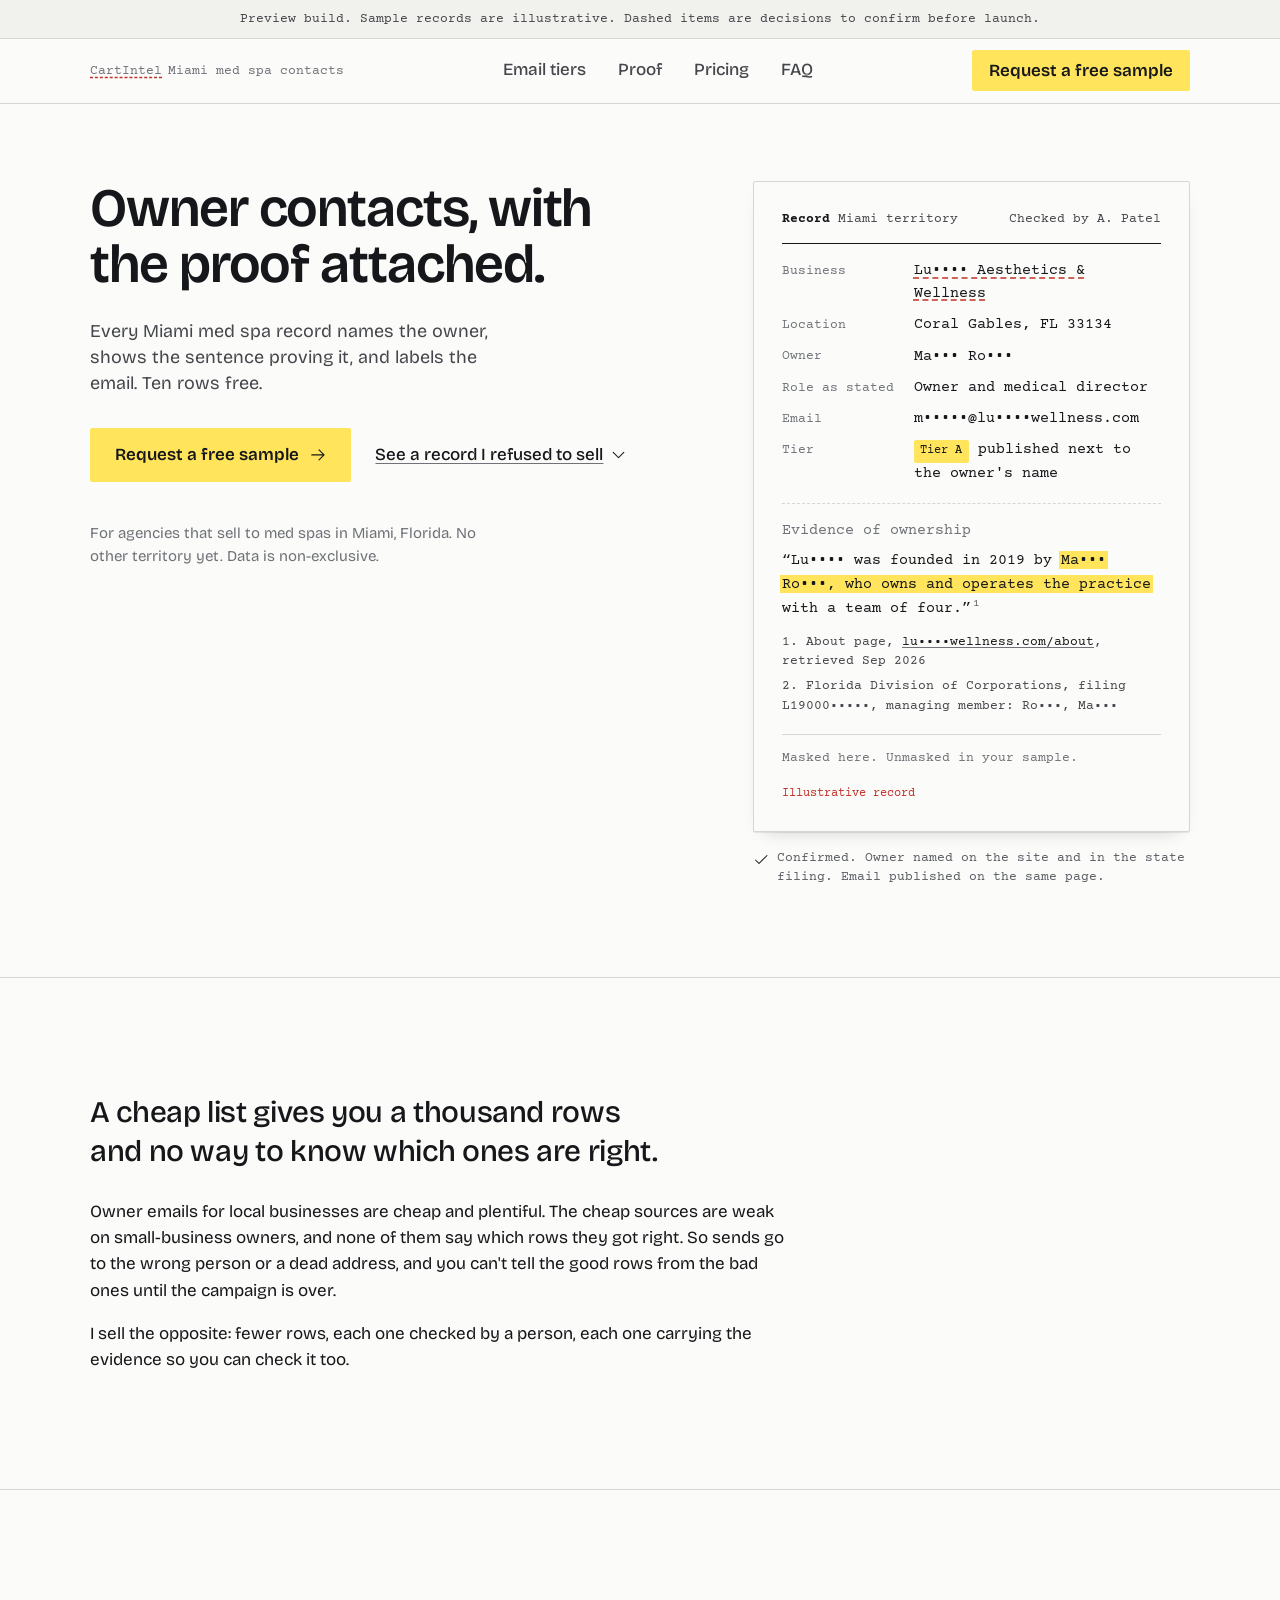
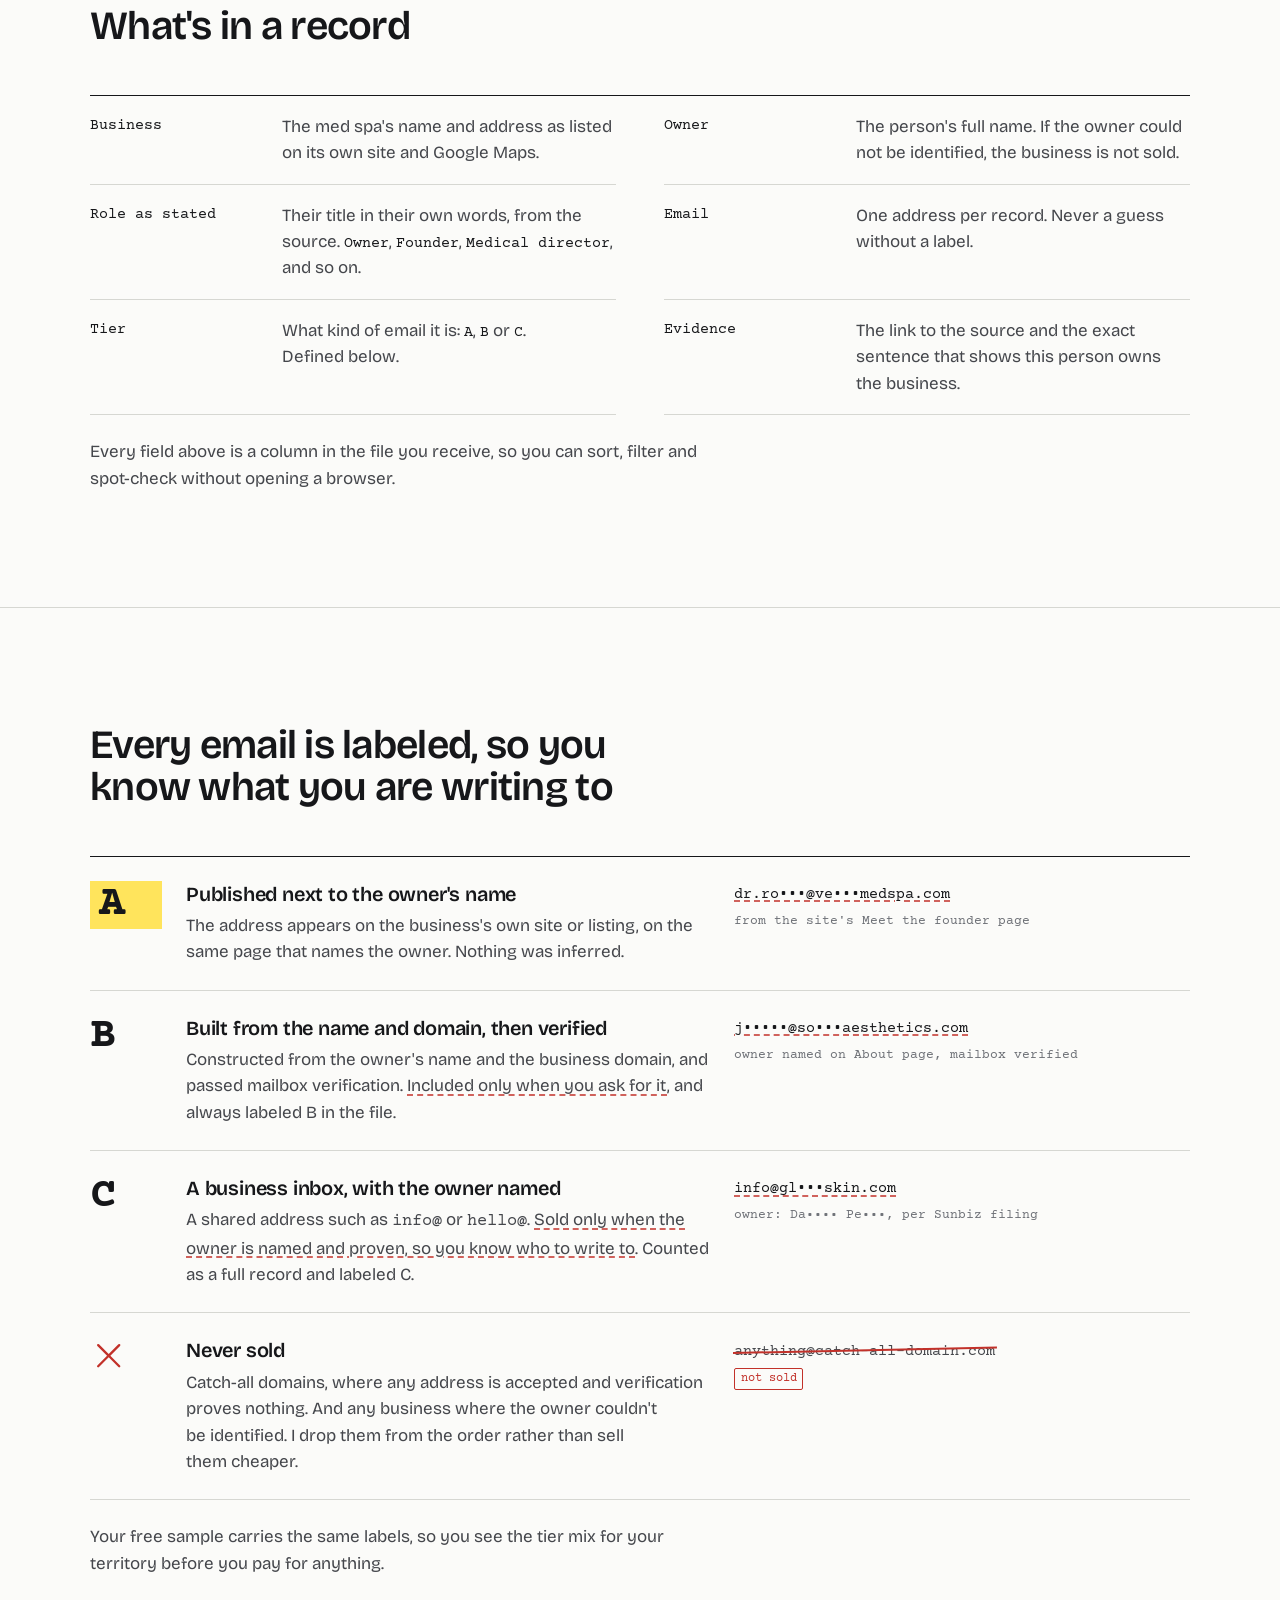
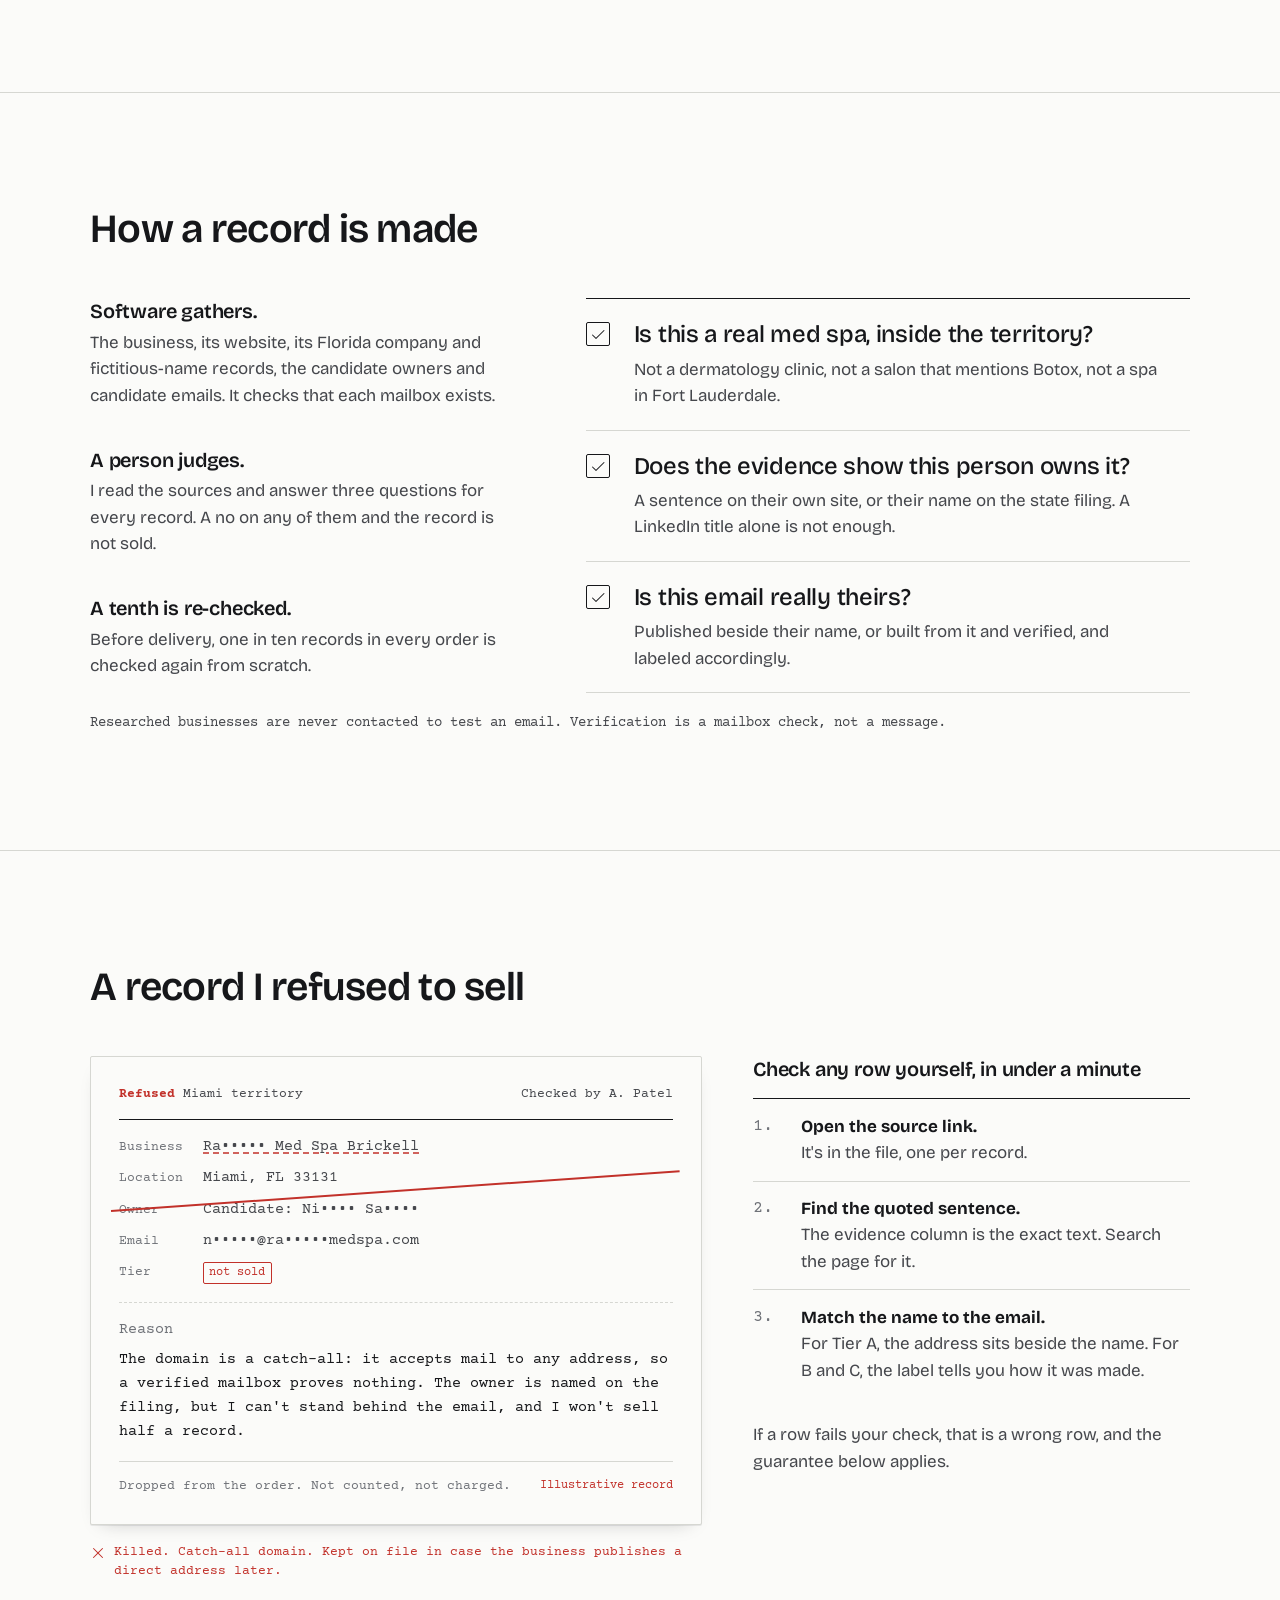
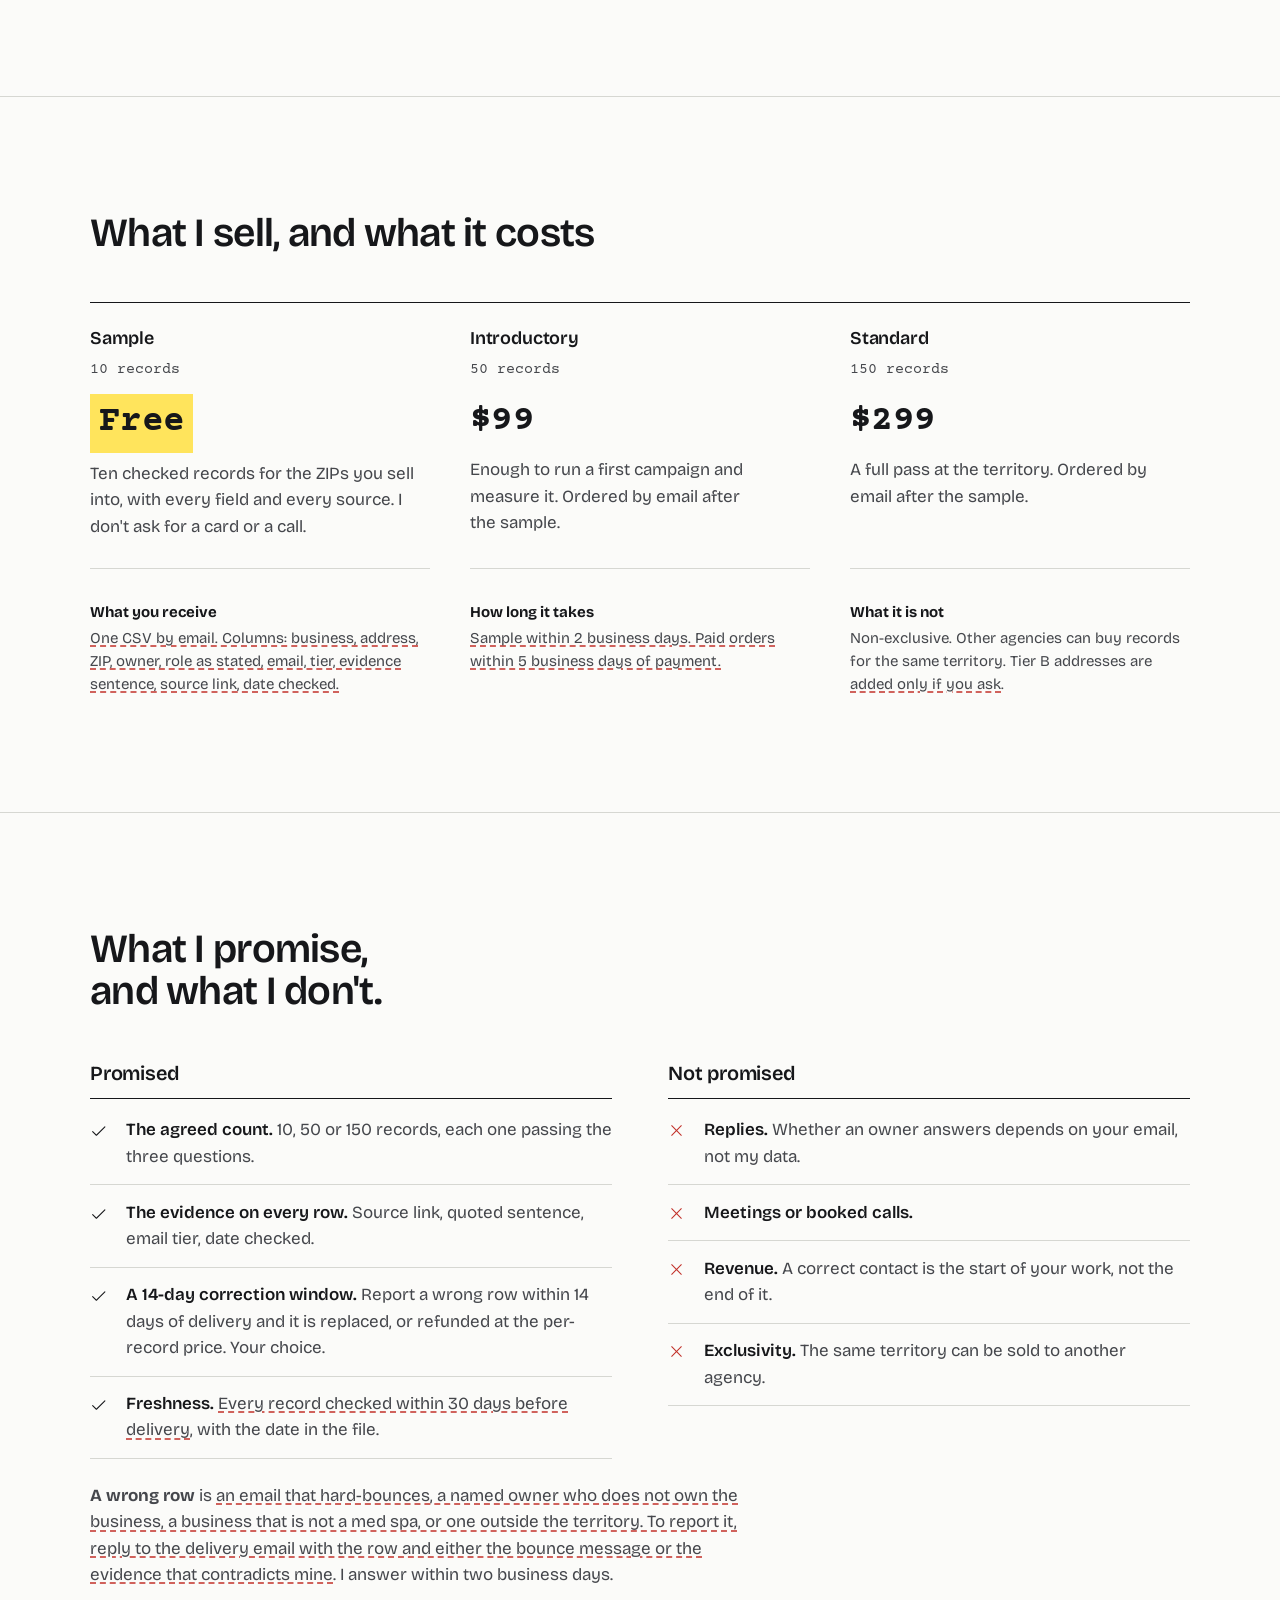
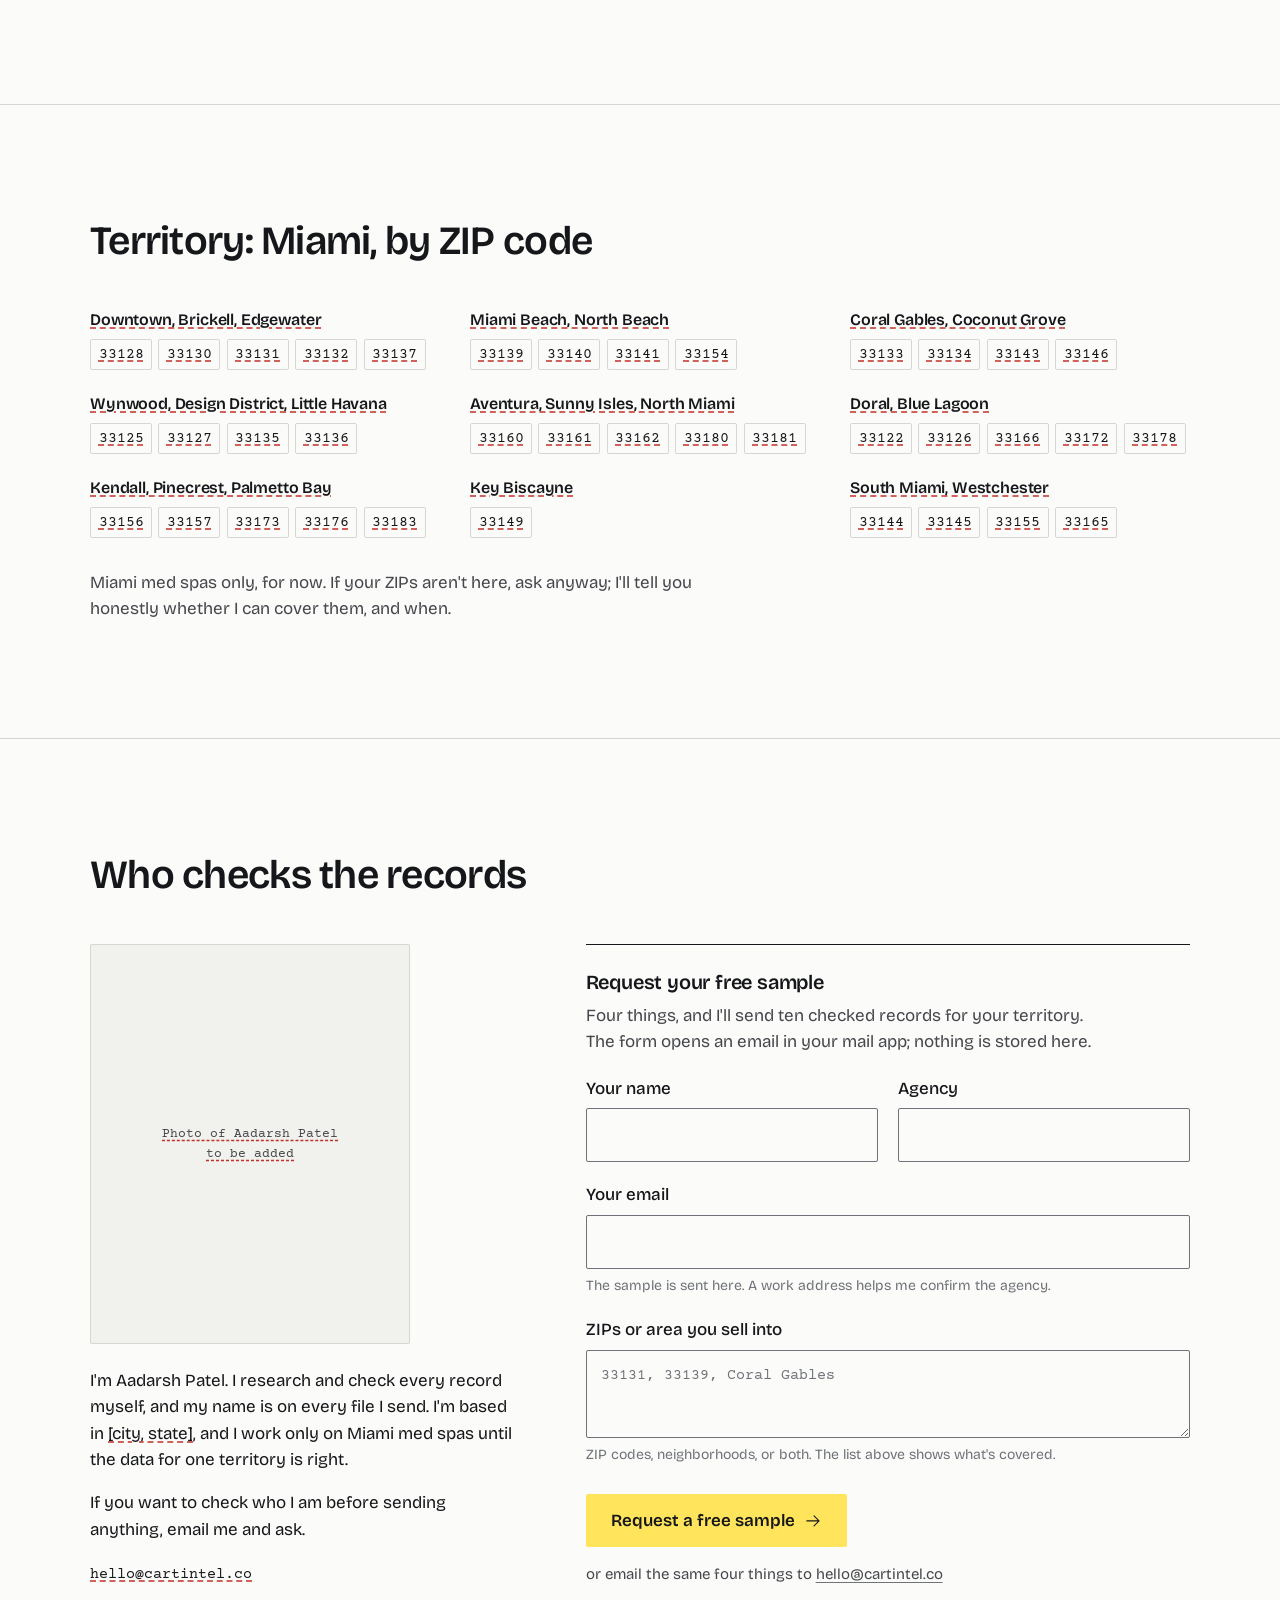
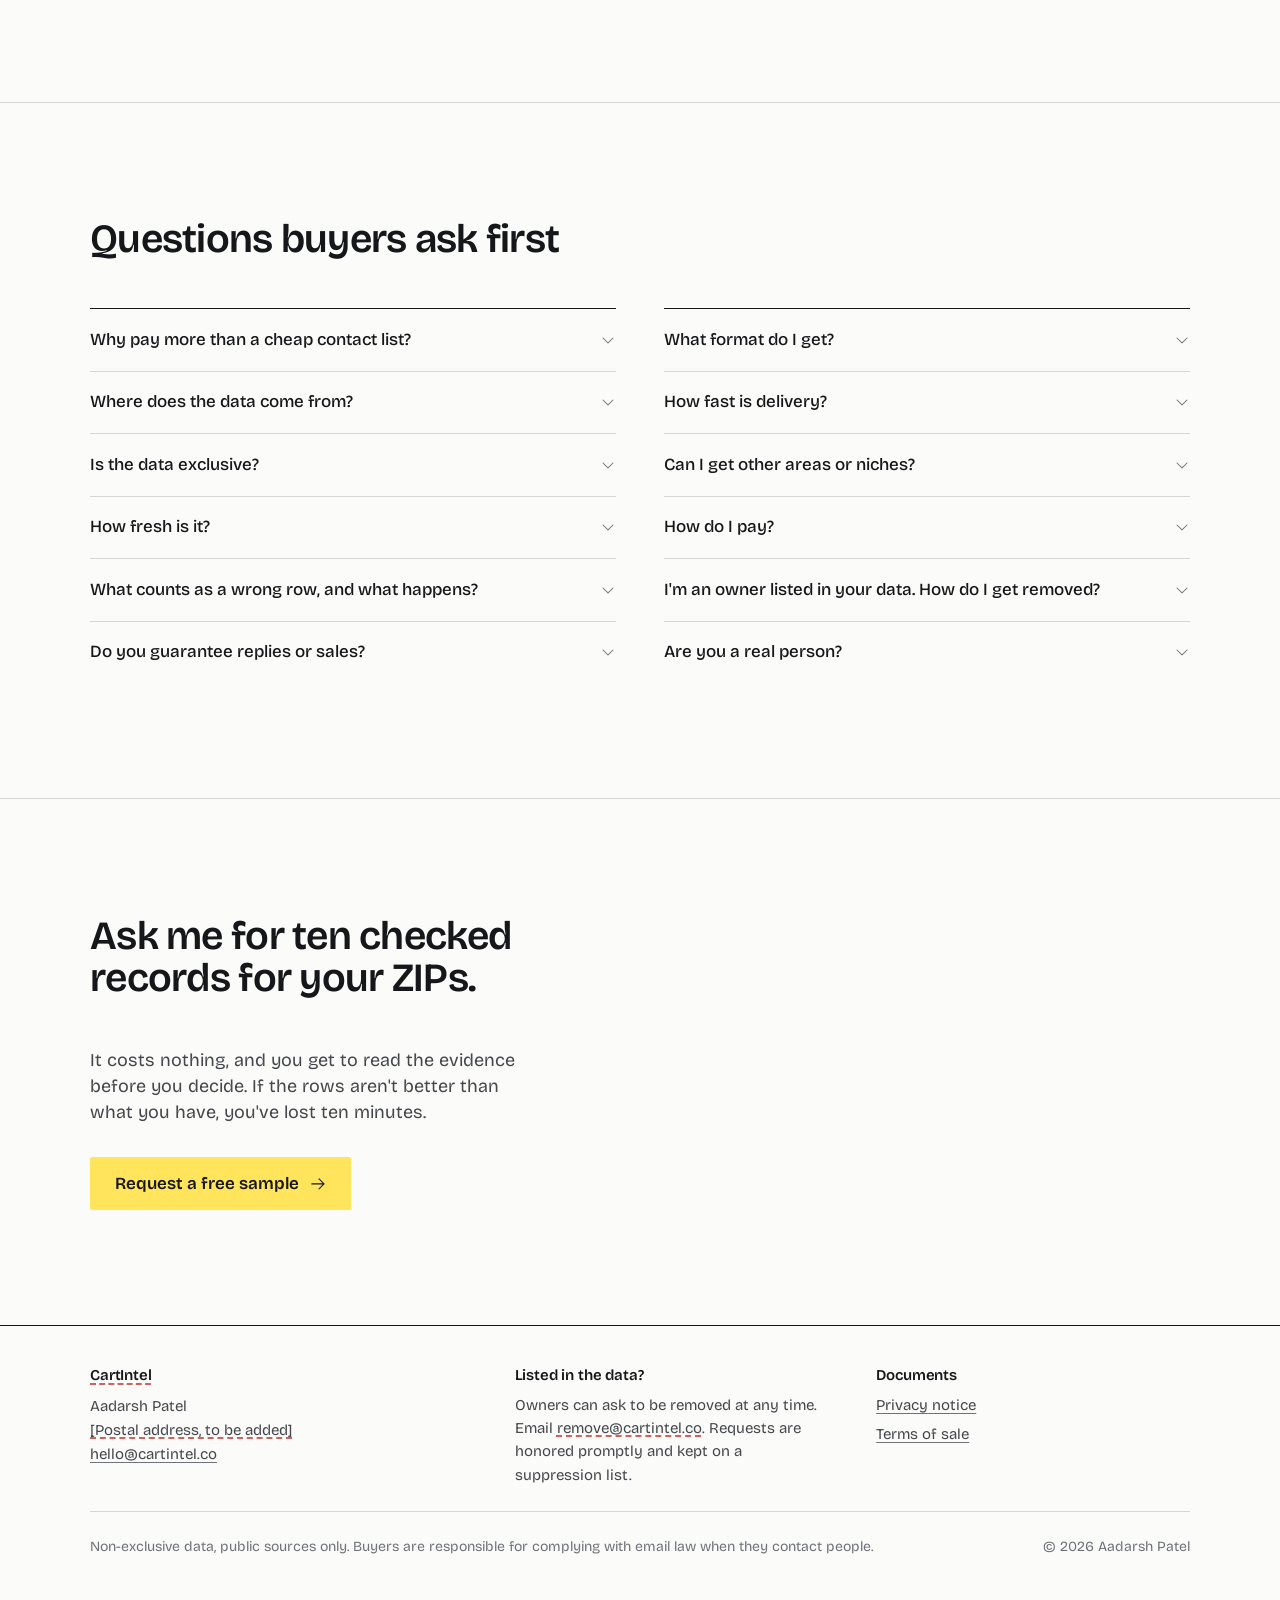
==== index.html @ c57288ae "Apply finish-review fixes to the landing page - Mobile nav keeps the wordmark beside the sample butt" ====
<!DOCTYPE html>
<html lang="en">
<head>
  <meta charset="utf-8">
  <meta name="viewport" content="width=device-width, initial-scale=1">
  <title>CartIntel: owner-verified med spa contacts for Miami</title>
  <meta name="description" content="Hand-checked owner contacts for Miami med spas. Every record names the owner, shows the sentence that proves it, and labels the email. Ten records free for your ZIPs.">
  <meta property="og:title" content="CartIntel: owner-verified med spa contacts for Miami">
  <meta property="og:description" content="Every record names the owner, shows the evidence, and labels the email. Ten records free for your ZIPs.">
  <meta property="og:type" content="website">
  <link rel="preload" href="assets/fonts/BricolageGrotesque-300_800-normal.woff2" as="font" type="font/woff2" crossorigin>
  <link rel="preload" href="assets/fonts/CourierPrime-400-normal.woff2" as="font" type="font/woff2" crossorigin>
  <link rel="icon" href="data:image/svg+xml,%3Csvg xmlns=%27http://www.w3.org/2000/svg%27 viewBox=%270 0 64 64%27%3E%3Crect width=%2764%27 height=%2764%27 fill=%27%23ffe45c%27/%3E%3Cpath d=%27M18 33l9 9 19-20%27 fill=%27none%27 stroke=%27%2316171a%27 stroke-width=%277%27 stroke-linecap=%27square%27/%3E%3C/svg%3E">
  <link rel="stylesheet" href="assets/css/site.css">
</head>
<!--
  PREVIEW BUILD.
  data-preview="true" shows the preview strip and dashed-underlines every item the owner
  must decide or replace before launch (elements with class "todo" and data-decision).
  Set data-preview="false" (or remove it) for the live site.

  Decisions and placeholders in this file, searchable by data-decision value:
    brand        Working name "CartIntel" and the domain cartintel.co used in every email address.
    address      Postal address in the footer. Must match the outreach emails.
    based        Where the seller is based (person section).
    portrait     Real photo of the seller.
    records      The worked record, the three tier examples and the refused record are ILLUSTRATIVE and masked.
                 Replace each with a real masked row before launch.
    tier-c       Tier C counted as a full record only when the owner is named and proven.
    tier-b       Tier B is opt-in per order.
    wrong-row    Definition of a wrong row and what the buyer sends as proof.
    freshness    Records checked within 30 days before delivery.
    delivery     CSV by email; sample within 2 business days; paid orders within 5 business days.
    payment      Skydo payment link by email; card or bank transfer; files sent after payment clears.
    removal      remove@cartintel.co and the suppression list.
    zips         The ZIP list is a working Miami-Dade list to confirm.
-->
<body data-preview="true">
<svg class="sprite" width="0" height="0" aria-hidden="true" focusable="false">
  <symbol id="i-check" viewBox="0 0 256 256"><path d="M229.66,77.66l-128,128a8,8,0,0,1-11.32,0l-56-56a8,8,0,0,1,11.32-11.32L96,188.69,218.34,66.34a8,8,0,0,1,11.32,11.32Z"/></symbol>
  <symbol id="i-x" viewBox="0 0 256 256"><path d="M205.66,194.34a8,8,0,0,1-11.32,11.32L128,139.31,61.66,205.66a8,8,0,0,1-11.32-11.32L116.69,128,50.34,61.66A8,8,0,0,1,61.66,50.34L128,116.69l66.34-66.35a8,8,0,0,1,11.32,11.32L139.31,128Z"/></symbol>
  <symbol id="i-arrow-right" viewBox="0 0 256 256"><path d="M221.66,133.66l-72,72a8,8,0,0,1-11.32-11.32L196.69,136H40a8,8,0,0,1,0-16H196.69L138.34,61.66a8,8,0,0,1,11.32-11.32l72,72A8,8,0,0,1,221.66,133.66Z"/></symbol>
  <symbol id="i-arrow-up-right" viewBox="0 0 256 256"><path d="M200,64V168a8,8,0,0,1-16,0V83.31L69.66,197.66a8,8,0,0,1-11.32-11.32L172.69,72H88a8,8,0,0,1,0-16H192A8,8,0,0,1,200,64Z"/></symbol>
  <symbol id="i-caret-down" viewBox="0 0 256 256"><path d="M213.66,101.66l-80,80a8,8,0,0,1-11.32,0l-80-80A8,8,0,0,1,53.66,90.34L128,164.69l74.34-74.35a8,8,0,0,1,11.32,11.32Z"/></symbol>
  <symbol id="i-minus" viewBox="0 0 256 256"><path d="M224,128a8,8,0,0,1-8,8H40a8,8,0,0,1,0-16H216A8,8,0,0,1,224,128Z"/></symbol>
</svg>

<a class="skip-link" href="#main">Skip to content</a>

<div class="preview-strip" role="note">Preview build. Sample records are illustrative. Dashed items are decisions to confirm before launch.</div>

<header class="nav">
  <div class="wrap">
    <a class="wordmark" href="#top"><span class="todo" data-decision="brand" title="Working brand name">CartIntel</span> <span>Miami med spa contacts</span></a>
    <nav class="nav-links" aria-label="Sections">
      <a href="#tiers">Email tiers</a>
      <a href="#refused">Proof</a>
      <a href="#pricing">Pricing</a>
      <a href="#faq">FAQ</a>
    </nav>
    <a class="btn btn-primary" href="#sample">Request a free sample</a>
  </div>
</header>

<main id="main">

<!-- 1. Opening statement -->
<section class="hero" id="top">
  <div class="wrap grid grid-7-5">
    <div>
      <h1>Owner contacts, with the proof attached.</h1>
      <p class="lede">Every Miami med spa record names the owner, shows the sentence proving it, and labels the email. Ten rows free.</p>
      <div class="hero-actions">
        <a class="btn btn-primary btn-lg" href="#sample">Request a free sample <svg class="i" aria-hidden="true"><use href="#i-arrow-right"/></svg></a>
        <a class="link-arrow" href="#refused">See a record I refused to sell <svg class="i" aria-hidden="true"><use href="#i-caret-down"/></svg></a>
      </div>
      <p class="hero-note">For agencies that sell to med spas in Miami, Florida. No other territory yet. Data is non-exclusive.</p>
    </div>

    <figure class="sheet-with-margin sweep reveal" id="record" aria-labelledby="record-title">
      <div class="sheet">
        <div class="sheet-head">
          <span id="record-title"><b>Record</b> Miami territory</span>
          <span>Checked by A. Patel</span>
        </div>
        <dl>
          <dt>Business</dt><dd><span class="todo" data-decision="records" title="Illustrative, replace with a real masked row">Lu&#8226;&#8226;&#8226;&#8226; Aesthetics &amp; Wellness</span></dd>
          <dt>Location</dt><dd>Coral Gables, FL 33134</dd>
          <dt>Owner</dt><dd>Ma&#8226;&#8226;&#8226; Ro&#8226;&#8226;&#8226;</dd>
          <dt>Role as stated</dt><dd>Owner and medical director</dd>
          <dt>Email</dt><dd>m&#8226;&#8226;&#8226;&#8226;&#8226;@lu&#8226;&#8226;&#8226;&#8226;wellness.com</dd>
          <dt>Tier</dt><dd><span class="tag tag-a">Tier A</span> published next to the owner's name</dd>
        </dl>
        <div class="evidence">
          <span class="faint">Evidence of ownership</span>
          <p>&ldquo;Lu&#8226;&#8226;&#8226;&#8226; was founded in 2019 by <span class="hi">Ma&#8226;&#8226;&#8226; Ro&#8226;&#8226;&#8226;, who owns and operates the practice</span> with a team of four.&rdquo;<a class="src" href="#src-1" aria-label="Source 1">1</a></p>
          <ul class="cite">
            <li id="src-1">1. About page, <a href="#sample">lu&#8226;&#8226;&#8226;&#8226;wellness.com/about</a>, retrieved Sep 2026</li>
            <li id="src-2">2. Florida Division of Corporations, filing L19000&#8226;&#8226;&#8226;&#8226;&#8226;, managing member: Ro&#8226;&#8226;&#8226;, Ma&#8226;&#8226;&#8226;</li>
          </ul>
        </div>
        <div class="sheet-foot">
          <span>Masked here. Unmasked in your sample.</span>
          <span class="synthetic-label">Illustrative record</span>
        </div>
      </div>
      <figcaption class="margin-note confirmed">
        <svg class="i" aria-hidden="true"><use href="#i-check"/></svg>
        <span>Confirmed. Owner named on the site and in the state filing. Email published on the same page.</span>
      </figcaption>
    </figure>
  </div>
</section>

<!-- 2. The problem -->
<section class="section" id="problem">
  <div class="wrap reveal">
    <p class="statement">A cheap list gives you a thousand rows and no way to know which ones are right.</p>
    <div class="prose">
      <p>Owner emails for local businesses are cheap and plentiful. The cheap sources are weak on small-business owners, and none of them say which rows they got right. So sends go to the wrong person or a dead address, and you can't tell the good rows from the bad ones until the campaign is over.</p>
      <p>I sell the opposite: fewer rows, each one checked by a person, each one carrying the evidence so you can check it too.</p>
    </div>
  </div>
</section>

<!-- 3. What's in a record -->
<section class="section" id="fields">
  <div class="wrap">
    <h2>What's in a record</h2>
    <dl class="fields reveal">
      <div><dt>Business</dt><dd>The med spa's name and address as listed on its own site and Google Maps.</dd></div>
      <div><dt>Owner</dt><dd>The person's full name. If the owner could not be identified, the business is not sold.</dd></div>
      <div><dt>Role as stated</dt><dd>Their title in their own words, from the source. <span class="mono">Owner</span>, <span class="mono">Founder</span>, <span class="mono">Medical director</span>, and so on.</dd></div>
      <div><dt>Email</dt><dd>One address per record. Never a guess without a label.</dd></div>
      <div><dt>Tier</dt><dd>What kind of email it is: <span class="mono">A</span>, <span class="mono">B</span> or <span class="mono">C</span>. Defined below.</dd></div>
      <div><dt>Evidence</dt><dd>The link to the source and the exact sentence that shows this person owns the business.</dd></div>
    </dl>
    <p class="section-note">Every field above is a column in the file you receive, so you can sort, filter and spot-check without opening a browser.</p>
  </div>
</section>

<!-- 4. The email tiers -->
<section class="section" id="tiers">
  <div class="wrap">
    <h2>Every email is labeled, so you know what you are writing to</h2>
    <div class="tiers reveal">
      <div class="tier">
        <span class="tier-letter hi">A</span>
        <div>
          <h3>Published next to the owner's name</h3>
          <p>The address appears on the business's own site or listing, on the same page that names the owner. Nothing was inferred.</p>
        </div>
        <div class="example"><span class="todo" data-decision="records" title="Illustrative">dr.ro&#8226;&#8226;&#8226;@ve&#8226;&#8226;&#8226;medspa.com</span> <span class="faint">from the site's Meet the founder page</span></div>
      </div>
      <div class="tier">
        <span class="tier-letter">B</span>
        <div>
          <h3>Built from the name and domain, then verified</h3>
          <p>Constructed from the owner's name and the business domain, and passed mailbox verification. <span class="todo" data-decision="tier-b" title="Working assumption: opt-in per order">Included only when you ask for it</span>, and always labeled B in the file.</p>
        </div>
        <div class="example"><span class="todo" data-decision="records" title="Illustrative">j&#8226;&#8226;&#8226;&#8226;&#8226;@so&#8226;&#8226;&#8226;aesthetics.com</span> <span class="faint">owner named on About page, mailbox verified</span></div>
      </div>
      <div class="tier">
        <span class="tier-letter">C</span>
        <div>
          <h3>A business inbox, with the owner named</h3>
          <p>A shared address such as <span class="mono">info@</span> or <span class="mono">hello@</span>. <span class="todo" data-decision="tier-c" title="Working assumption">Sold only when the owner is named and proven, so you know who to write to</span>. Counted as a full record and labeled C.</p>
        </div>
        <div class="example"><span class="todo" data-decision="records" title="Illustrative">info@gl&#8226;&#8226;&#8226;skin.com</span> <span class="faint">owner: Da&#8226;&#8226;&#8226;&#8226; Pe&#8226;&#8226;&#8226;, per Sunbiz filing</span></div>
      </div>
      <div class="tier">
        <span class="tier-letter killed" role="img" aria-label="Never sold"><svg class="i i-sm" aria-hidden="true"><use href="#i-x"/></svg></span>
        <div>
          <h3>Never sold</h3>
          <p>Catch-all domains, where any address is accepted and verification proves nothing. And any business where the owner couldn't be identified. I drop them from the order rather than sell them cheaper.</p>
        </div>
        <div class="example"><span class="kill">anything@catch-all-domain.com</span> <span class="tag tag-kill">not sold</span></div>
      </div>
    </div>
    <p class="section-note">Your free sample carries the same labels, so you see the tier mix for your territory before you pay for anything.</p>
  </div>
</section>

<!-- 5. How each record is made -->
<section class="section" id="process">
  <div class="wrap">
    <h2>How a record is made</h2>
    <div class="process reveal">
      <div class="moves">
        <div>
          <h3>Software gathers.</h3>
          <p>The business, its website, its Florida company and fictitious-name records, the candidate owners and candidate emails. It checks that each mailbox exists.</p>
        </div>
        <div>
          <h3>A person judges.</h3>
          <p>I read the sources and answer three questions for every record. A no on any of them and the record is not sold.</p>
        </div>
        <div>
          <h3>A tenth is re-checked.</h3>
          <p>Before delivery, one in ten records in every order is checked again from scratch.</p>
        </div>
      </div>
      <ol class="checklist" aria-label="The three questions answered for every record">
        <li><span class="box"><svg class="i" aria-hidden="true"><use href="#i-check"/></svg></span><div><div class="q">Is this a real med spa, inside the territory?</div><p class="a">Not a dermatology clinic, not a salon that mentions Botox, not a spa in Fort Lauderdale.</p></div></li>
        <li><span class="box"><svg class="i" aria-hidden="true"><use href="#i-check"/></svg></span><div><div class="q">Does the evidence show this person owns it?</div><p class="a">A sentence on their own site, or their name on the state filing. A LinkedIn title alone is not enough.</p></div></li>
        <li><span class="box"><svg class="i" aria-hidden="true"><use href="#i-check"/></svg></span><div><div class="q">Is this email really theirs?</div><p class="a">Published beside their name, or built from it and verified, and labeled accordingly.</p></div></li>
      </ol>
    </div>
    <p class="process-foot"><span>Researched businesses are never contacted to test an email. Verification is a mailbox check, not a message.</span></p>
  </div>
</section>

<!-- 6. A refused record, and how to check a row yourself -->
<section class="section" id="refused">
  <div class="wrap">
    <h2>A record I refused to sell</h2>
    <div class="grid grid-7-5">
      <figure class="refused sweep reveal" aria-label="Refused record">
        <div class="sheet">
          <div class="sheet-head">
            <span><b>Refused</b> Miami territory</span>
            <span>Checked by A. Patel</span>
          </div>
          <dl>
            <dt>Business</dt><dd><span class="todo" data-decision="records" title="Illustrative">Ra&#8226;&#8226;&#8226;&#8226;&#8226; Med Spa Brickell</span></dd>
            <dt>Location</dt><dd>Miami, FL 33131</dd>
            <dt>Owner</dt><dd>Candidate: Ni&#8226;&#8226;&#8226;&#8226; Sa&#8226;&#8226;&#8226;&#8226;</dd>
            <dt>Email</dt><dd>n&#8226;&#8226;&#8226;&#8226;&#8226;@ra&#8226;&#8226;&#8226;&#8226;&#8226;medspa.com</dd>
            <dt>Tier</dt><dd><span class="tag tag-kill">not sold</span></dd>
          </dl>
          <div class="evidence">
            <span class="faint">Reason</span>
            <p>The domain is a catch-all: it accepts mail to any address, so a verified mailbox proves nothing. The owner is named on the filing, but I can't stand behind the email, and I won't sell half a record.</p>
          </div>
          <div class="sheet-foot">
            <span>Dropped from the order. Not counted, not charged.</span>
            <span class="synthetic-label">Illustrative record</span>
          </div>
        </div>
        <figcaption class="margin-note killed">
          <svg class="i" aria-hidden="true"><use href="#i-x"/></svg>
          <span>Killed. Catch-all domain. Kept on file in case the business publishes a direct address later.</span>
        </figcaption>
      </figure>
      <div class="reveal">
        <h3>Check any row yourself, in under a minute</h3>
        <ol class="howto howto-wrap">
          <li><div><b>Open the source link.</b><span>It's in the file, one per record.</span></div></li>
          <li><div><b>Find the quoted sentence.</b><span>The evidence column is the exact text. Search the page for it.</span></div></li>
          <li><div><b>Match the name to the email.</b><span>For Tier A, the address sits beside the name. For B and C, the label tells you how it was made.</span></div></li>
        </ol>
        <p class="section-note">If a row fails your check, that is a wrong row, and the guarantee below applies.</p>
      </div>
    </div>
  </div>
</section>

<!-- 7. Offer and pricing -->
<section class="section" id="pricing">
  <div class="wrap">
    <h2>What I sell, and what it costs</h2>
    <div class="prices reveal">
      <div class="price">
        <h3>Sample</h3>
        <span class="count">10 records</span>
        <span class="amount free">Free</span>
        <p class="what">Ten checked records for the ZIPs you sell into, with every field and every source. I don't ask for a card or a call.</p>
      </div>
      <div class="price">
        <h3>Introductory</h3>
        <span class="count">50 records</span>
        <span class="amount">$99</span>
        <p class="what">Enough to run a first campaign and measure it. Ordered by email after the sample.</p>
      </div>
      <div class="price">
        <h3>Standard</h3>
        <span class="count">150 records</span>
        <span class="amount">$299</span>
        <p class="what">A full pass at the territory. Ordered by email after the sample.</p>
      </div>
    </div>
    <div class="delivery">
      <div><b>What you receive</b><span class="todo" data-decision="delivery" title="Working assumption">One CSV by email. Columns: business, address, ZIP, owner, role as stated, email, tier, evidence sentence, source link, date checked.</span></div>
      <div><b>How long it takes</b><span class="todo" data-decision="delivery" title="Working assumption">Sample within 2 business days. Paid orders within 5 business days of payment.</span></div>
      <div><b>What it is not</b>Non-exclusive. Other agencies can buy records for the same territory. Tier B addresses are <span class="todo" data-decision="tier-b">added only if you ask</span>.</div>
    </div>
  </div>
</section>

<!-- 8. The guarantee -->
<section class="section" id="guarantee">
  <div class="wrap">
    <h2>What I promise, and what I don't.</h2>
    <div class="promise reveal">
      <div class="yes">
        <h3>Promised</h3>
        <ul>
          <li><svg class="i" aria-hidden="true"><use href="#i-check"/></svg><span><b>The agreed count.</b> 10, 50 or 150 records, each one passing the three questions.</span></li>
          <li><svg class="i" aria-hidden="true"><use href="#i-check"/></svg><span><b>The evidence on every row.</b> Source link, quoted sentence, email tier, date checked.</span></li>
          <li><svg class="i" aria-hidden="true"><use href="#i-check"/></svg><span><b>A 14-day correction window.</b> Report a wrong row within 14 days of delivery and it is replaced, or refunded at the per-record price. Your choice.</span></li>
          <li><svg class="i" aria-hidden="true"><use href="#i-check"/></svg><span><b>Freshness.</b> <span class="todo" data-decision="freshness" title="Working assumption">Every record checked within 30 days before delivery</span>, with the date in the file.</span></li>
        </ul>
      </div>
      <div class="no">
        <h3>Not promised</h3>
        <ul>
          <li><svg class="i" aria-hidden="true"><use href="#i-x"/></svg><span><b>Replies.</b> Whether an owner answers depends on your email, not my data.</span></li>
          <li><svg class="i" aria-hidden="true"><use href="#i-x"/></svg><span><b>Meetings or booked calls.</b></span></li>
          <li><svg class="i" aria-hidden="true"><use href="#i-x"/></svg><span><b>Revenue.</b> A correct contact is the start of your work, not the end of it.</span></li>
          <li><svg class="i" aria-hidden="true"><use href="#i-x"/></svg><span><b>Exclusivity.</b> The same territory can be sold to another agency.</span></li>
        </ul>
      </div>
    </div>
    <p class="promise-note"><b>A wrong row</b> is <span class="todo" data-decision="wrong-row" title="Working assumption">an email that hard-bounces, a named owner who does not own the business, a business that is not a med spa, or one outside the territory. To report it, reply to the delivery email with the row and either the bounce message or the evidence that contradicts mine</span>. I answer within two business days.</p>
  </div>
</section>

<!-- 9. Territory -->
<section class="section" id="territory">
  <div class="wrap">
    <h2>Territory: Miami, by ZIP code</h2>
    <div class="zips reveal todo" data-decision="zips" title="Working list, to confirm">
      <div><h3>Downtown, Brickell, Edgewater</h3><ul><li>33128</li><li>33130</li><li>33131</li><li>33132</li><li>33137</li></ul></div>
      <div><h3>Miami Beach, North Beach</h3><ul><li>33139</li><li>33140</li><li>33141</li><li>33154</li></ul></div>
      <div><h3>Coral Gables, Coconut Grove</h3><ul><li>33133</li><li>33134</li><li>33143</li><li>33146</li></ul></div>
      <div><h3>Wynwood, Design District, Little Havana</h3><ul><li>33125</li><li>33127</li><li>33135</li><li>33136</li></ul></div>
      <div><h3>Aventura, Sunny Isles, North Miami</h3><ul><li>33160</li><li>33161</li><li>33162</li><li>33180</li><li>33181</li></ul></div>
      <div><h3>Doral, Blue Lagoon</h3><ul><li>33122</li><li>33126</li><li>33166</li><li>33172</li><li>33178</li></ul></div>
      <div><h3>Kendall, Pinecrest, Palmetto Bay</h3><ul><li>33156</li><li>33157</li><li>33173</li><li>33176</li><li>33183</li></ul></div>
      <div><h3>Key Biscayne</h3><ul><li>33149</li></ul></div>
      <div><h3>South Miami, Westchester</h3><ul><li>33144</li><li>33145</li><li>33155</li><li>33165</li></ul></div>
    </div>
    <p class="zips-note">Miami med spas only, for now. If your ZIPs aren't here, ask anyway; I'll tell you honestly whether I can cover them, and when.</p>
  </div>
</section>

<!-- 10. Who's behind it, and the sample request -->
<section class="section" id="sample">
  <div class="wrap">
    <h2>Who checks the records</h2>
    <div class="person">
      <div class="reveal">
        <div class="portrait todo" data-decision="portrait" role="img" aria-label="Photo of Aadarsh Patel, to be added"><span>Photo of Aadarsh Patel<br>to be added</span></div>
        <div class="prose">
          <p>I'm Aadarsh Patel. I research and check every record myself, and my name is on every file I send. I'm based in <span class="todo" data-decision="based" title="To confirm">[city, state]</span>, and I work only on Miami med spas until the data for one territory is right.</p>
          <p>If you want to check who I am before sending anything, email me and ask.</p>
        </div>
        <p class="contact-line"><a href="mailto:hello@cartintel.co" class="todo" data-decision="brand" title="Domain to confirm">hello@cartintel.co</a></p>
      </div>

      <form class="form reveal" id="sample-form" novalidate>
        <h3>Request your free sample</h3>
        <p>Four things, and I'll send ten checked records for your territory. The form opens an email in your mail app; nothing is stored here.</p>
        <div class="row">
          <div class="field">
            <label for="f-name">Your name</label>
            <input id="f-name" name="name" type="text" autocomplete="name" required>
            <span class="error" id="f-name-err">Please add your name.</span>
          </div>
          <div class="field">
            <label for="f-agency">Agency</label>
            <input id="f-agency" name="agency" type="text" autocomplete="organization" required>
            <span class="error" id="f-agency-err">Please add your agency's name.</span>
          </div>
        </div>
        <div class="field">
          <label for="f-email">Your email</label>
          <input id="f-email" name="email" type="email" autocomplete="email" inputmode="email" required>
          <span class="help">The sample is sent here. A work address helps me confirm the agency.</span>
          <span class="error" id="f-email-err">That doesn't look like an email address.</span>
        </div>
        <div class="field">
          <label for="f-zips">ZIPs or area you sell into</label>
          <textarea id="f-zips" name="zips" required placeholder="33131, 33139, Coral Gables"></textarea>
          <span class="help">ZIP codes, neighborhoods, or both. The list above shows what's covered.</span>
          <span class="error" id="f-zips-err">Tell me which ZIPs or areas you sell into.</span>
        </div>
        <div class="form-actions">
          <button class="btn btn-primary btn-lg" type="submit">Request a free sample <svg class="i" aria-hidden="true"><use href="#i-arrow-right"/></svg></button>
          <span class="alt">or email the same four things to <a href="mailto:hello@cartintel.co">hello@cartintel.co</a></span>
        </div>
        <div class="form-status" id="form-status" role="status" aria-live="polite"></div>
      </form>
    </div>
  </div>
</section>

<!-- 11. FAQ -->
<section class="section" id="faq">
  <div class="wrap">
    <h2>Questions buyers ask first</h2>
    <div class="faq reveal">
      <div>
        <details><summary>Why pay more than a cheap contact list? <svg class="i" aria-hidden="true"><use href="#i-caret-down"/></svg></summary><div class="answer">Because every row shows who the owner is and how I know, and you can check any row yourself. You are paying for knowing which rows are right, not for more rows.</div></details>
        <details><summary>Where does the data come from? <svg class="i" aria-hidden="true"><use href="#i-caret-down"/></svg></summary><div class="answer">Public sources only: the business's own website, its Google Maps listing, and Florida's public company and fictitious-name records.</div></details>
        <details><summary>Is the data exclusive? <svg class="i" aria-hidden="true"><use href="#i-caret-down"/></svg></summary><div class="answer">No. Other agencies can buy records for the same territory.</div></details>
        <details><summary>How fresh is it? <svg class="i" aria-hidden="true"><use href="#i-caret-down"/></svg></summary><div class="answer"><span class="todo" data-decision="freshness">Every record is checked within 30 days before delivery</span>, and the file carries the date each row was checked.</div></details>
        <details><summary>What counts as a wrong row, and what happens? <svg class="i" aria-hidden="true"><use href="#i-caret-down"/></svg></summary><div class="answer"><span class="todo" data-decision="wrong-row">A hard bounce, a wrong owner, not a med spa, or outside the territory. Reply to the delivery email within 14 days with the row and the bounce or contradicting evidence</span>; the row is replaced or refunded, your choice.</div></details>
        <details><summary>Do you guarantee replies or sales? <svg class="i" aria-hidden="true"><use href="#i-caret-down"/></svg></summary><div class="answer">No. I guarantee the count, the evidence on every row, and the correction policy. Replies depend on what you write.</div></details>
      </div>
      <div>
        <details><summary>What format do I get? <svg class="i" aria-hidden="true"><use href="#i-caret-down"/></svg></summary><div class="answer"><span class="todo" data-decision="delivery">One CSV file, by email. Columns: business, address, ZIP, owner, role as stated, email, tier, evidence sentence, source link, date checked.</span> It opens in Sheets or Excel as is.</div></details>
        <details><summary>How fast is delivery? <svg class="i" aria-hidden="true"><use href="#i-caret-down"/></svg></summary><div class="answer"><span class="todo" data-decision="delivery">The free sample within 2 business days of your request. Paid orders of 50 or 150 within 5 business days of payment.</span></div></details>
        <details><summary>Can I get other areas or niches? <svg class="i" aria-hidden="true"><use href="#i-caret-down"/></svg></summary><div class="answer">Not yet. Miami med spas only, until that data is right. Ask anyway; if I can't cover it, I'll say so, and I'll tell you if that changes.</div></details>
        <details><summary>How do I pay? <svg class="i" aria-hidden="true"><use href="#i-caret-down"/></svg></summary><div class="answer"><span class="todo" data-decision="payment">After you choose an order by email, you receive a payment link from Skydo. Pay by card or bank transfer; the file is sent once payment clears.</span> No subscription, no card on file.</div></details>
        <details><summary>I'm an owner listed in your data. How do I get removed? <svg class="i" aria-hidden="true"><use href="#i-caret-down"/></svg></summary><div class="answer">Email <a href="mailto:remove@cartintel.co" class="todo" data-decision="removal">remove@cartintel.co</a> from any address and name the business. You are removed promptly and added to a suppression list so you never reappear in a future order.</div></details>
        <details><summary>Are you a real person? <svg class="i" aria-hidden="true"><use href="#i-caret-down"/></svg></summary><div class="answer">Yes. Aadarsh Patel, postal address in the footer, email above. Write to me before requesting anything if you want to check.</div></details>
      </div>
    </div>
  </div>
</section>

<!-- Close -->
<section class="section close" id="close">
  <div class="wrap reveal">
    <h2>Ask me for ten checked records for your ZIPs.</h2>
    <p class="lede">It costs nothing, and you get to read the evidence before you decide. If the rows aren't better than what you have, you've lost ten minutes.</p>
    <a class="btn btn-primary btn-lg" href="#sample">Request a free sample <svg class="i" aria-hidden="true"><use href="#i-arrow-right"/></svg></a>
  </div>
</section>

</main>

<footer class="footer">
  <div class="wrap">
    <div>
      <h3><span class="todo" data-decision="brand">CartIntel</span></h3>
      <address>
        Aadarsh Patel<br>
        <span class="todo" data-decision="address" title="Postal address to add; must match outreach emails">[Postal address, to be added]</span><br>
        <a href="mailto:hello@cartintel.co">hello@cartintel.co</a>
      </address>
    </div>
    <div>
      <h3>Listed in the data?</h3>
      <p>Owners can ask to be removed at any time. Email <a href="mailto:remove@cartintel.co" class="todo" data-decision="removal">remove@cartintel.co</a>. Requests are honored promptly and kept on a suppression list.</p>
    </div>
    <div>
      <h3>Documents</h3>
      <ul>
        <li><a href="privacy.html">Privacy notice</a></li>
        <li><a href="terms.html">Terms of sale</a></li>
      </ul>
    </div>
    <div class="legal">
      <span>Non-exclusive data, public sources only. Buyers are responsible for complying with email law when they contact people.</span>
      <span>&copy; 2026 Aadarsh Patel</span>
    </div>
  </div>
</footer>

<script src="assets/js/site.js" defer></script>
</body>
</html>
---- assets/css/site.css ----
/* CartIntel: landing page stylesheet.
   World: newsroom copy desk. White ground, near-black ink, highlighter yellow for
   verified passages and the one action, red pencil for what was refused.
   No build step; this file is served as written. */

/* ---------- Fonts (self-hosted, latin subsets) ---------- */
@font-face {
  font-family: "Bricolage Grotesque";
  src: url("../fonts/BricolageGrotesque-300_800-normal.woff2") format("woff2");
  font-weight: 300 800;
  font-style: normal;
  font-display: swap;
}
@font-face {
  font-family: "Courier Prime";
  src: url("../fonts/CourierPrime-400-normal.woff2") format("woff2");
  font-weight: 400;
  font-style: normal;
  font-display: swap;
}
@font-face {
  font-family: "Courier Prime";
  src: url("../fonts/CourierPrime-400-italic.woff2") format("woff2");
  font-weight: 400;
  font-style: italic;
  font-display: swap;
}
@font-face {
  font-family: "Courier Prime";
  src: url("../fonts/CourierPrime-700-normal.woff2") format("woff2");
  font-weight: 700;
  font-style: normal;
  font-display: swap;
}

/* ---------- Tokens ---------- */
:root {
  color-scheme: light dark;

  --paper: #fbfbf9;
  --paper-2: #f1f1ed;
  --ink: #16171a;
  --ink-2: #45474c;
  --ink-3: #6f7278;
  --rule: #d6d7d2;
  --rule-strong: #16171a;

  --hi: #ffe45c;
  --hi-soft: #fff4b8;
  --hi-ink: #16171a;

  --pencil: #c2312a;
  --pencil-soft: #f6dcd9;
  --graphite: #5a5d63;

  --sans: "Bricolage Grotesque", "Helvetica Neue", Arial, sans-serif;
  --mono: "Courier Prime", "Courier New", Courier, monospace;

  --measure: 64ch;
  --gutter: clamp(1rem, 4vw, 2.5rem);
  --max: 1180px;

  --ease-out: cubic-bezier(0.16, 1, 0.3, 1);
  --t-fast: 180ms;
  --t-slow: 900ms;

  --shadow-sheet: 0 1px 0 rgb(22 23 26 / 0.08), 0 8px 18px -12px rgb(22 23 26 / 0.28);
}

@media (prefers-color-scheme: dark) {
  :root:not([data-theme="light"]) {
    --paper: #151514;
    --paper-2: #1d1d1b;
    --ink: #ecebe6;
    --ink-2: #b9b8b1;
    --ink-3: #8a8a84;
    --rule: #33332f;
    --rule-strong: #ecebe6;
    --hi: #f0d33a;
    --hi-soft: #4d4315;
    --hi-ink: #151514;
    --pencil: #e5574d;
    --pencil-soft: #3d1f1c;
    --graphite: #a5a49d;
    --shadow-sheet: 0 1px 2px rgb(0 0 0 / 0.5), 0 14px 40px -18px rgb(0 0 0 / 0.8);
  }
}
:root[data-theme="dark"] {
  --paper: #151514;
  --paper-2: #1d1d1b;
  --ink: #ecebe6;
  --ink-2: #b9b8b1;
  --ink-3: #8a8a84;
  --rule: #33332f;
  --rule-strong: #ecebe6;
  --hi: #f0d33a;
  --hi-soft: #4d4315;
  --hi-ink: #151514;
  --pencil: #e5574d;
  --pencil-soft: #3d1f1c;
  --graphite: #a5a49d;
  --shadow-sheet: 0 1px 2px rgb(0 0 0 / 0.5), 0 14px 40px -18px rgb(0 0 0 / 0.8);
}

/* ---------- Reset and base ---------- */
*, *::before, *::after { box-sizing: border-box; }
html { -webkit-text-size-adjust: 100%; scroll-behavior: smooth; scroll-padding-top: 5rem; }
body {
  margin: 0;
  background: var(--paper);
  color: var(--ink);
  font-family: var(--sans);
  font-size: 1.0625rem;
  line-height: 1.55;
  font-optical-sizing: auto;
  -webkit-font-smoothing: antialiased;
  text-rendering: optimizeLegibility;
}
img, svg { display: block; max-width: 100%; }
h1, h2, h3, h4, p, ul, ol, dl, figure { margin: 0; }
ul, ol { padding: 0; list-style: none; }
a { color: inherit; text-decoration-thickness: 1px; text-underline-offset: 0.18em; text-decoration-color: var(--ink-3); }
a:hover { text-decoration-color: var(--ink); }
strong { font-weight: 600; }
small { font-size: 0.875em; }
button, input, textarea, select { font: inherit; color: inherit; }
button { cursor: pointer; }

/* Browser surfaces carry the world too. */
::selection { background: var(--hi); color: var(--hi-ink); }
:focus-visible { outline: 2px solid var(--ink); outline-offset: 3px; border-radius: 1px; }
html { caret-color: var(--ink); scrollbar-color: var(--ink-3) var(--paper-2); }
::-webkit-scrollbar { width: 12px; height: 12px; }
::-webkit-scrollbar-track { background: var(--paper-2); }
::-webkit-scrollbar-thumb { background: var(--ink-3); border: 3px solid var(--paper-2); border-radius: 0; }

.visually-hidden {
  position: absolute !important; width: 1px; height: 1px; padding: 0; margin: -1px;
  overflow: hidden; clip: rect(0 0 0 0); white-space: nowrap; border: 0;
}
.skip-link {
  position: absolute; left: var(--gutter); top: -3rem;
  background: var(--ink); color: var(--paper); padding: 0.5rem 0.75rem; z-index: 40;
  transition: top var(--t-fast) var(--ease-out);
}
.skip-link:focus { top: 0.75rem; }

/* ---------- Type ---------- */
.mono { font-family: var(--mono); font-variant-numeric: tabular-nums; }
.num { font-variant-numeric: tabular-nums; }
h1, h2, h3 { font-weight: 600; text-wrap: balance; letter-spacing: -0.02em; line-height: 1.05; }
h1 { font-size: clamp(2.375rem, 4.4vw, 3.375rem); }
h2 { font-size: clamp(1.75rem, 3.2vw, 2.5rem); letter-spacing: -0.018em; }
h3 { font-size: 1.25rem; letter-spacing: -0.01em; line-height: 1.3; }
.lede { font-size: clamp(1.125rem, 1.4vw, 1.3125rem); line-height: 1.45; color: var(--ink-2); max-width: 36ch; text-wrap: pretty; }
.prose { max-width: var(--measure); text-wrap: pretty; }
.prose p + p { margin-top: 1em; }
.muted { color: var(--ink-2); }
.faint { color: var(--ink-3); }

/* Source mark: superscript reference the way a fact-checker cites. */
.src {
  font-family: var(--mono); font-size: 0.72em; vertical-align: super; line-height: 0;
  color: var(--graphite); text-decoration: none; margin-left: 0.15em;
}
.src:hover { color: var(--ink); }

/* Verified passage: highlighter that sweeps in once. */
.hi {
  background-image: linear-gradient(var(--hi), var(--hi));
  background-repeat: no-repeat;
  background-size: 100% 100%;
  background-position: 0 0;
  color: var(--hi-ink);
  padding: 0.05em 0.15em;
  margin: 0 -0.15em;
  -webkit-box-decoration-break: clone; box-decoration-break: clone;
}
@media (prefers-reduced-motion: no-preference) {
  .sweep .hi { background-size: 0% 100%; transition: background-size var(--t-slow) var(--ease-out) 120ms; }
  .sweep.in-view .hi { background-size: 100% 100%; }
}

/* Killed passage: red pencil strike that draws once. */
.kill { position: relative; color: var(--ink-2); }
.kill::after {
  content: ""; position: absolute; left: -0.1em; right: -0.1em; top: 52%;
  height: 2px; background: var(--pencil); transform: rotate(-1.2deg); transform-origin: left center;
}
@media (prefers-reduced-motion: no-preference) {
  .sweep .kill::after { transform: scaleX(0) rotate(-1.2deg); transition: transform var(--t-slow) var(--ease-out) 200ms; }
  .sweep.in-view .kill::after { transform: scaleX(1) rotate(-1.2deg); }
}

/* ---------- Layout ---------- */
.wrap { max-width: var(--max); margin-inline: auto; padding-inline: var(--gutter); }
.section { padding-block: clamp(4rem, 9vw, 7.5rem); border-top: 1px solid var(--rule); }
.section > .wrap > h2 { margin-bottom: clamp(1.75rem, 4vw, 3rem); max-width: 22ch; }
.section-tight { padding-block: clamp(3rem, 6vw, 5rem); }
.grid { display: grid; gap: clamp(1.5rem, 4vw, 3.5rem); }
@media (min-width: 900px) {
  .grid-7-5 { grid-template-columns: 7fr 5fr; align-items: start; }
  .grid-5-7 { grid-template-columns: 5fr 7fr; align-items: start; }
  .grid-2 { grid-template-columns: 1fr 1fr; }
  .grid-4-8 { grid-template-columns: 4fr 8fr; }
}

/* ---------- Buttons and links ---------- */
.btn {
  display: inline-flex; align-items: center; gap: 0.6rem;
  padding: 0.9rem 1.25rem; border: 1px solid var(--ink); border-radius: 2px;
  background: var(--ink); color: var(--paper); font-weight: 600; text-decoration: none;
  white-space: nowrap; line-height: 1;
  transition: transform var(--t-fast) var(--ease-out), background-color var(--t-fast) var(--ease-out), color var(--t-fast) var(--ease-out);
}
.btn .i { width: 1.05em; height: 1.05em; transition: transform var(--t-fast) var(--ease-out); }
.btn:hover .i { transform: translateX(3px); }
.btn:active { transform: translateY(1px); }
.btn-primary { background: var(--hi); color: var(--hi-ink); border-color: var(--hi); }
.btn-primary:hover { background: var(--ink); color: var(--paper); border-color: var(--ink); }
.btn-lg { padding: 1.05rem 1.5rem; font-size: 1.0625rem; }
.link-arrow { display: inline-flex; align-items: center; gap: 0.4rem; font-weight: 500; }
.link-arrow .i { width: 1em; height: 1em; transition: transform var(--t-fast) var(--ease-out); }
.link-arrow:hover .i { transform: translateY(2px); }
.i { width: 1em; height: 1em; fill: currentColor; flex: none; }

/* ---------- Preview strip and pending decisions ---------- */
.preview-strip { display: none; }
body[data-preview="true"] .preview-strip {
  display: block; background: var(--paper-2); border-bottom: 1px solid var(--rule);
  font-family: var(--mono); font-size: 0.8125rem; color: var(--ink-2); padding: 0.55rem 0; text-align: center;
}
body[data-preview="true"] .todo {
  text-decoration: underline; text-decoration-style: dashed; text-decoration-color: var(--pencil); text-underline-offset: 0.2em;
  cursor: help;
}
body[data-preview="true"] .synthetic-label { display: inline-block; }
.synthetic-label { display: none; font-family: var(--mono); font-size: 0.75rem; color: var(--pencil); }

/* ---------- Nav ---------- */
.nav { position: sticky; top: 0; z-index: 30; background: color-mix(in srgb, var(--paper) 92%, transparent); backdrop-filter: blur(10px); -webkit-backdrop-filter: blur(10px); border-bottom: 1px solid var(--rule); }
.nav .wrap { display: flex; align-items: center; justify-content: space-between; height: 64px; gap: 1rem; }
.wordmark { font-weight: 700; letter-spacing: -0.03em; font-size: 1.25rem; text-decoration: none; display: inline-flex; align-items: baseline; gap: 0.35rem; }
.wordmark span { font-family: var(--mono); font-weight: 400; letter-spacing: 0; font-size: 0.8125rem; color: var(--ink-3); }
.nav-links { display: flex; gap: clamp(1rem, 2.5vw, 2rem); }
.nav-links a { text-decoration: none; font-weight: 500; color: var(--ink-2); padding: 0.25rem 0; border-bottom: 1px solid transparent; }
.nav-links a:hover { color: var(--ink); border-bottom-color: var(--ink); }
.nav .btn { padding: 0.7rem 1rem; }
@media (max-width: 760px) {
  .nav-links { display: none; }
  .wordmark span:last-child { display: none; }
  .nav .btn { padding: 0.65rem 0.85rem; font-size: 0.9375rem; }
}

/* ---------- Hero ---------- */
.hero { padding-block: clamp(2.5rem, 6vw, 5rem) clamp(3rem, 7vw, 6rem); }
.hero h1 { max-width: 20ch; }
.hero .lede { margin-top: 1.5rem; }
.hero-actions { display: flex; flex-wrap: wrap; gap: 1rem 1.5rem; align-items: center; margin-top: 2rem; }
.hero-note { margin-top: 2.5rem; max-width: 40ch; font-size: 0.9375rem; color: var(--ink-3); text-wrap: pretty; }
.hero-note a { color: var(--ink-2); }

/* ---------- The manuscript sheet (record) ---------- */
.sheet {
  position: relative; background: var(--paper); border: 1px solid var(--rule); border-radius: 2px;
  box-shadow: var(--shadow-sheet); padding: clamp(1.25rem, 2.5vw, 1.75rem) clamp(1.25rem, 2.5vw, 1.75rem);
  font-family: var(--mono); font-size: 0.9375rem; line-height: 1.5; color: var(--ink);
}
.sheet-head { display: flex; flex-wrap: wrap; justify-content: space-between; gap: 0.35rem 1rem; padding-bottom: 0.9rem; border-bottom: 1px solid var(--rule-strong); font-size: 0.8125rem; color: var(--ink-2); }
.sheet-head b { color: var(--ink); font-weight: 700; }
.sheet dl { display: grid; grid-template-columns: max-content 1fr; column-gap: 1.25rem; row-gap: 0.55rem; margin-top: 1rem; }
.sheet dt { color: var(--ink-3); font-size: 0.8125rem; padding-top: 0.15em; }
.sheet dd { margin: 0; overflow-wrap: anywhere; }
.sheet .evidence { margin-top: 1.1rem; padding-top: 1rem; border-top: 1px dashed var(--rule); }
.sheet .evidence p { margin-top: 0.4rem; line-height: 1.6; }
.sheet .cite { margin-top: 0.75rem; font-size: 0.8125rem; color: var(--ink-2); }
.sheet .cite a { color: var(--ink); }
.sheet .cite li + li { margin-top: 0.35rem; }
.sheet-foot { margin-top: 1.1rem; padding-top: 0.9rem; border-top: 1px solid var(--rule); font-size: 0.8125rem; color: var(--ink-3); display: flex; justify-content: space-between; gap: 1rem; flex-wrap: wrap; }
.tag { display: inline-block; font-family: var(--mono); font-size: 0.75rem; padding: 0.1em 0.45em; border: 1px solid var(--ink); border-radius: 2px; line-height: 1.5; }
.tag-a { background: var(--hi); border-color: var(--hi); color: var(--hi-ink); }
.tag-kill { border-color: var(--pencil); color: var(--pencil); }

/* Margin note: the checker's annotation, graphite, hanging in the gutter on wide screens. */
.margin-note {
  font-family: var(--mono); font-size: 0.8125rem; line-height: 1.45; color: var(--graphite);
  display: flex; gap: 0.5rem; align-items: flex-start; margin-top: 1.1rem;
}
.margin-note .i { width: 1rem; height: 1rem; margin-top: 0.1rem; }
.margin-note.confirmed .i { color: var(--ink); }
.margin-note.killed { color: var(--pencil); }
.margin-note.killed .i { color: var(--pencil); }
@media (min-width: 1440px) {
  .sheet-with-margin { position: relative; }
  .sheet-with-margin .margin-note { position: absolute; left: calc(100% + 0.9rem); top: 4.25rem; width: min(11rem, calc((100vw - var(--max)) / 2 - 1.6rem)); margin: 0; }
}

/* ---------- Problem statement ---------- */
.statement { font-size: clamp(1.375rem, 2.4vw, 1.875rem); line-height: 1.3; letter-spacing: -0.012em; max-width: 30ch; font-weight: 500; text-wrap: pretty; }
.statement + .prose { margin-top: 1.75rem; }

/* ---------- Definition grid (what's in a record) ---------- */
.fields { display: grid; grid-template-columns: 1fr; border-top: 1px solid var(--rule-strong); }
.fields > div { display: grid; grid-template-columns: 11rem 1fr; gap: 1rem; padding: 1.1rem 0; border-bottom: 1px solid var(--rule); }
.fields dt { font-family: var(--mono); font-size: 0.9375rem; color: var(--ink); }
.fields dd { margin: 0; color: var(--ink-2); max-width: 52ch; text-wrap: pretty; }
.fields dd .mono { color: var(--ink); font-size: 0.9375rem; }
@media (max-width: 600px) { .fields > div { grid-template-columns: 1fr; gap: 0.3rem; } }
@media (min-width: 900px) { .fields { grid-template-columns: 1fr 1fr; column-gap: 3rem; } }

/* ---------- Tiers ledger ---------- */
.tiers { border-top: 1px solid var(--rule-strong); }
.tier { display: grid; grid-template-columns: 4.5rem 1fr; gap: 1rem 1.5rem; padding: 1.5rem 0; border-bottom: 1px solid var(--rule); align-items: start; }
.tier-letter { font-family: var(--mono); font-weight: 700; font-size: clamp(2rem, 4vw, 2.75rem); line-height: 1; letter-spacing: -0.02em; }
.tier-letter.hi { padding: 0.05em 0.2em; margin: 0; display: inline-block; }
.tier-letter.killed { color: var(--pencil); }
.tier h3 { margin-bottom: 0.4rem; }
.tier p { color: var(--ink-2); max-width: 56ch; text-wrap: pretty; }
.tier .example { grid-column: 2; margin-top: 0.9rem; font-family: var(--mono); font-size: 0.9375rem; display: flex; flex-wrap: wrap; gap: 0.4rem 1.25rem; align-items: baseline; }
.tier .example .faint { font-size: 0.8125rem; }
@media (min-width: 900px) {
  .tier { grid-template-columns: 4.5rem 1.15fr 1fr; }
  .tier .example { grid-column: 3; margin-top: 0.15rem; flex-direction: column; gap: 0.3rem; }
}

/* ---------- Process ---------- */
.process { display: grid; gap: clamp(2rem, 5vw, 4rem); }
@media (min-width: 900px) { .process { grid-template-columns: 5fr 7fr; } }
.moves { display: grid; gap: 1.5rem; }
.moves h3 { margin-bottom: 0.35rem; }
.moves p { color: var(--ink-2); max-width: 40ch; text-wrap: pretty; }
.checklist { border-top: 1px solid var(--rule-strong); }
.checklist li { display: grid; grid-template-columns: 2rem 1fr; gap: 1rem; padding: 1.25rem 0; border-bottom: 1px solid var(--rule); align-items: start; }
.checklist .box { width: 1.5rem; height: 1.5rem; border: 1.5px solid var(--ink); border-radius: 2px; display: grid; place-items: center; margin-top: 0.2rem; }
.checklist .box .i { width: 1rem; height: 1rem; }
.checklist .q { font-size: clamp(1.25rem, 2vw, 1.5rem); font-weight: 500; letter-spacing: -0.012em; line-height: 1.3; text-wrap: balance; }
.checklist .a { margin-top: 0.4rem; color: var(--ink-2); max-width: 48ch; text-wrap: pretty; }
.process-foot { margin-top: 1.25rem; font-family: var(--mono); font-size: 0.875rem; color: var(--ink-2); display: flex; gap: 0.5rem; align-items: flex-start; }
.process-foot .i { margin-top: 0.15rem; }

/* ---------- Refused record / check it yourself ---------- */
.refused .sheet { border-color: var(--rule); }
.refused .sheet-head b { color: var(--pencil); }
.howto { counter-reset: step; }
.howto li { display: grid; grid-template-columns: 2.25rem 1fr; gap: 0.75rem; padding: 0.9rem 0; border-top: 1px solid var(--rule); }
.howto li:first-child { border-top-color: var(--rule-strong); }
.howto li::before { counter-increment: step; content: counter(step) "."; font-family: var(--mono); color: var(--ink-3); }
.howto li b { display: block; }
.howto li span { color: var(--ink-2); }

/* ---------- Price sheet ---------- */
.prices { border-top: 1px solid var(--rule-strong); display: grid; }
.price { display: grid; grid-template-columns: 1fr auto; gap: 0.5rem 1.5rem; padding: 1.4rem 0; border-bottom: 1px solid var(--rule); align-items: baseline; }
.price h3 { font-size: 1.125rem; }
.price .count { font-family: var(--mono); color: var(--ink-2); font-size: 0.9375rem; }
.price .amount { grid-column: 1 / -1; justify-self: start; font-family: var(--mono); font-weight: 700; font-size: clamp(1.75rem, 3vw, 2.25rem); letter-spacing: -0.02em; margin-top: 0.25rem; }
.price .amount.free { background: var(--hi); color: var(--hi-ink); padding: 0.05em 0.25em; }
.price .what { grid-column: 1 / -1; color: var(--ink-2); max-width: 52ch; text-wrap: pretty; }
@media (min-width: 900px) {
  .prices { grid-template-columns: repeat(3, 1fr); column-gap: 2.5rem; }
  .price { grid-template-columns: 1fr; align-content: start; padding: 1.5rem 0 1.75rem; }
}
.delivery { margin-top: 2rem; display: grid; gap: 1rem 2.5rem; }
@media (min-width: 900px) { .delivery { grid-template-columns: repeat(3, 1fr); } }
.delivery div { font-size: 0.9375rem; color: var(--ink-2); max-width: 36ch; text-wrap: pretty; }
.delivery b { color: var(--ink); display: block; margin-bottom: 0.15rem; }

/* ---------- Guarantee ---------- */
.promise { display: grid; gap: 2rem; }
@media (min-width: 900px) { .promise { grid-template-columns: 1fr 1fr; gap: 3.5rem; } }
.promise h3 { padding-bottom: 0.75rem; border-bottom: 1px solid var(--rule-strong); margin-bottom: 0.25rem; }
.promise li { padding: 0.9rem 0; border-bottom: 1px solid var(--rule); display: grid; grid-template-columns: 1.5rem 1fr; gap: 0.75rem; color: var(--ink-2); }
.promise li b { color: var(--ink); font-weight: 600; }
.promise li .i { margin-top: 0.3rem; }
.promise .no li .i { color: var(--pencil); }
.promise .yes li .i { color: var(--ink); }
.promise-note { margin-top: 1.5rem; color: var(--ink-2); max-width: 60ch; text-wrap: pretty; }

/* ---------- ZIP territory ---------- */
.zips { display: grid; gap: 1.5rem 2.5rem; }
@media (min-width: 720px) { .zips { grid-template-columns: repeat(2, 1fr); } }
@media (min-width: 1000px) { .zips { grid-template-columns: repeat(3, 1fr); } }
.zips h3 { font-size: 1rem; margin-bottom: 0.5rem; }
.zips ul { display: flex; flex-wrap: wrap; gap: 0.4rem; }
.zips li { font-family: var(--mono); font-size: 0.9375rem; padding: 0.2em 0.5em; border: 1px solid var(--rule); border-radius: 2px; background: var(--paper); }
.zips-note { margin-top: 2rem; color: var(--ink-2); max-width: 60ch; }

/* ---------- Person + sample form ---------- */
.person { display: grid; gap: 2rem; }
@media (min-width: 900px) { .person { grid-template-columns: 5fr 7fr; gap: 4rem; } }
.portrait { aspect-ratio: 4 / 5; max-width: 320px; background: var(--paper-2); border: 1px solid var(--rule); border-radius: 2px; display: grid; place-items: center; font-family: var(--mono); font-size: 0.8125rem; color: var(--ink-3); text-align: center; padding: 1rem; }
.person .prose { margin-top: 1.5rem; }
.contact-line { margin-top: 1.25rem; font-family: var(--mono); font-size: 0.9375rem; }
.contact-line a { text-decoration-color: var(--ink-3); }

.form { border-top: 1px solid var(--rule-strong); padding-top: 1.5rem; }
.form h3 { margin-bottom: 0.5rem; }
.form > p { color: var(--ink-2); max-width: 48ch; text-wrap: pretty; }
.field { display: grid; gap: 0.4rem; margin-top: 1.25rem; }
.field label { font-weight: 500; }
.field .help { font-size: 0.875rem; color: var(--ink-3); }
.field input, .field textarea {
  width: 100%; padding: 0.8rem 0.9rem; background: var(--paper); border: 1px solid var(--ink-3); border-radius: 2px;
  transition: border-color var(--t-fast) var(--ease-out), box-shadow var(--t-fast) var(--ease-out);
}
.field textarea { min-height: 5.5rem; resize: vertical; font-family: var(--mono); font-size: 0.9375rem; }
.field input::placeholder, .field textarea::placeholder { color: var(--ink-3); }
.field input:focus, .field textarea:focus { outline: none; border-color: var(--ink); box-shadow: 0 0 0 3px var(--hi-soft); }
.field.invalid input, .field.invalid textarea { border-color: var(--pencil); }
.error { display: none; font-size: 0.875rem; color: var(--pencil); }
.field.invalid .error { display: block; }
.form-actions { margin-top: 1.75rem; display: flex; flex-wrap: wrap; align-items: center; gap: 1rem 1.5rem; }
.form-actions .alt { font-size: 0.9375rem; color: var(--ink-2); }
.form-status { margin-top: 1.25rem; padding: 1rem 1.1rem; border: 1px solid var(--rule-strong); border-radius: 2px; display: none; }
.form-status.show { display: block; }
.form-status b { display: block; margin-bottom: 0.25rem; }
.form-status code { font-family: var(--mono); background: var(--paper-2); padding: 0.1em 0.3em; }
@media (min-width: 640px) { .form .row { display: grid; grid-template-columns: 1fr 1fr; gap: 1.25rem; } .form .row .field { margin-top: 1.25rem; } }

/* ---------- FAQ ---------- */
.faq { display: grid; gap: 0 3rem; }
@media (min-width: 900px) { .faq { grid-template-columns: 1fr 1fr; } }
.faq details { border-top: 1px solid var(--rule); }
.faq details:first-of-type { border-top-color: var(--rule-strong); }
.faq summary { cursor: pointer; list-style: none; padding: 1.1rem 0; font-weight: 500; display: flex; justify-content: space-between; gap: 1rem; align-items: center; }
.faq summary::-webkit-details-marker { display: none; }
.faq summary .i { width: 1rem; height: 1rem; color: var(--ink-3); transition: transform var(--t-fast) var(--ease-out); flex: none; }
.faq details[open] summary .i { transform: rotate(180deg); }
.faq .answer { padding: 0 0 1.25rem; color: var(--ink-2); max-width: 56ch; text-wrap: pretty; }
.faq .answer a { color: var(--ink); }

/* ---------- Closing ask ---------- */
.close { text-align: left; }
.close h2 { max-width: 20ch; }
.close .lede { margin-top: 1rem; }
.close .btn { margin-top: 2rem; }

/* ---------- Footer ---------- */
.footer { border-top: 1px solid var(--rule-strong); padding-block: 2.5rem 3rem; font-size: 0.9375rem; color: var(--ink-2); }
.footer .wrap { display: grid; gap: 1.5rem 3rem; }
@media (min-width: 900px) { .footer .wrap { grid-template-columns: 1.2fr 1fr 1fr; } }
.footer h3 { font-size: 0.9375rem; color: var(--ink); margin-bottom: 0.5rem; }
.footer address { font-style: normal; line-height: 1.6; }
.footer ul { display: grid; gap: 0.35rem; }
.footer .legal { grid-column: 1 / -1; padding-top: 1.5rem; border-top: 1px solid var(--rule); font-size: 0.875rem; color: var(--ink-3); display: flex; flex-wrap: wrap; justify-content: space-between; gap: 0.5rem 1.5rem; }

/* ---------- Legal pages ---------- */
.doc { padding-block: clamp(3rem, 6vw, 5rem); }
.doc h1 { font-size: clamp(2rem, 4vw, 2.75rem); max-width: 20ch; }
.doc .updated { margin-top: 1rem; font-family: var(--mono); font-size: 0.875rem; color: var(--ink-3); }
.doc .prose { margin-top: 2.5rem; }
.doc h2 { font-size: 1.375rem; margin-top: 2.5rem; margin-bottom: 0.75rem; letter-spacing: -0.012em; }
.doc ul { list-style: disc; padding-left: 1.25rem; }
.doc li + li { margin-top: 0.4rem; }
.doc p { color: var(--ink-2); }
.doc li { color: var(--ink-2); }

/* ---------- Reveal ---------- */
@media (prefers-reduced-motion: no-preference) {
  .reveal { opacity: 0; transform: translateY(14px); transition: opacity 700ms var(--ease-out), transform 700ms var(--ease-out); }
  .reveal.in-view { opacity: 1; transform: none; }
}
@media (prefers-reduced-motion: reduce) {
  html { scroll-behavior: auto; }
  *, *::before, *::after { transition-duration: 0.01ms !important; animation-duration: 0.01ms !important; }
}

@media print {
  .nav, .preview-strip, .skip-link, .form { display: none; }
  .section { border-top-color: #000; }
  a { text-decoration: none; }
}

/* Dark desk, white paper: the manuscript sheet keeps its material under a dark scheme. */
@media (prefers-color-scheme: dark) {
  :root:not([data-theme="light"]) .sheet {
    --paper: #fbfbf9; --paper-2: #f1f1ed; --ink: #16171a; --ink-2: #45474c; --ink-3: #6f7278;
    --rule: #d6d7d2; --rule-strong: #16171a; --hi: #ffe45c; --hi-soft: #fff4b8; --hi-ink: #16171a;
    --pencil: #c2312a; --graphite: #5a5d63;
    box-shadow: 0 1px 0 rgb(0 0 0 / 0.6), 0 10px 24px -12px rgb(0 0 0 / 0.9);
  }
}
:root[data-theme="dark"] .sheet {
  --paper: #fbfbf9; --paper-2: #f1f1ed; --ink: #16171a; --ink-2: #45474c; --ink-3: #6f7278;
  --rule: #d6d7d2; --rule-strong: #16171a; --hi: #ffe45c; --hi-soft: #fff4b8; --hi-ink: #16171a;
  --pencil: #c2312a; --graphite: #5a5d63;
}

/* Refused record: the pencil goes through the whole field block, not one line. */
.refused .sheet dl { position: relative; color: var(--ink-2); }
.refused .sheet dl::after {
  content: ""; position: absolute; left: -0.5rem; right: -0.5rem; top: 50%; height: 2px;
  background: var(--pencil); transform: rotate(-4deg); transform-origin: left center; pointer-events: none;
}
@media (prefers-reduced-motion: no-preference) {
  .refused.sweep .sheet dl::after { transform: scaleX(0) rotate(-4deg); transition: transform var(--t-slow) var(--ease-out) 200ms; }
  .refused.sweep.in-view .sheet dl::after { transform: scaleX(1) rotate(-4deg); }
}
.section-note { margin-top: 1.5rem; max-width: 56ch; color: var(--ink-2); text-wrap: pretty; }
.howto-wrap { margin-top: 1rem; }
.portrait { color: var(--ink-2); }
.i-sm { width: 0.85em; height: 0.85em; }
.sprite { position: absolute; }
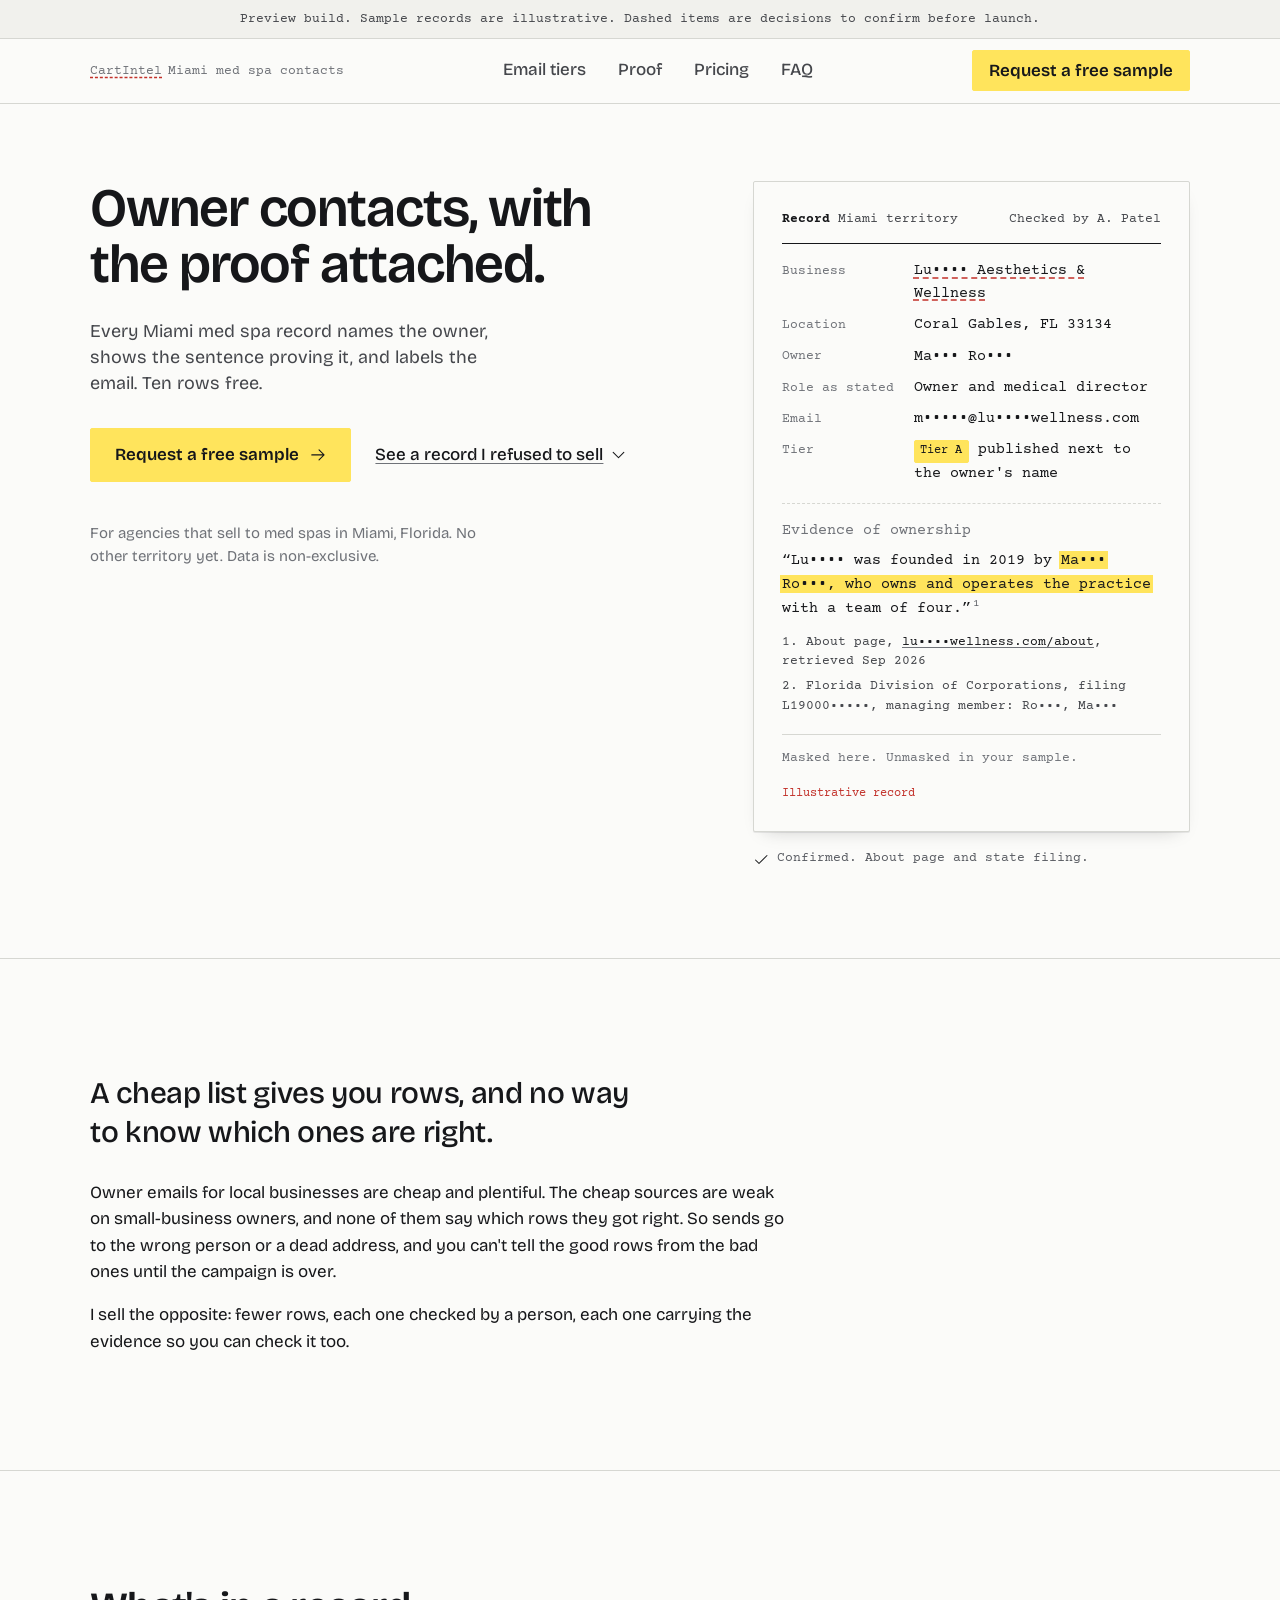
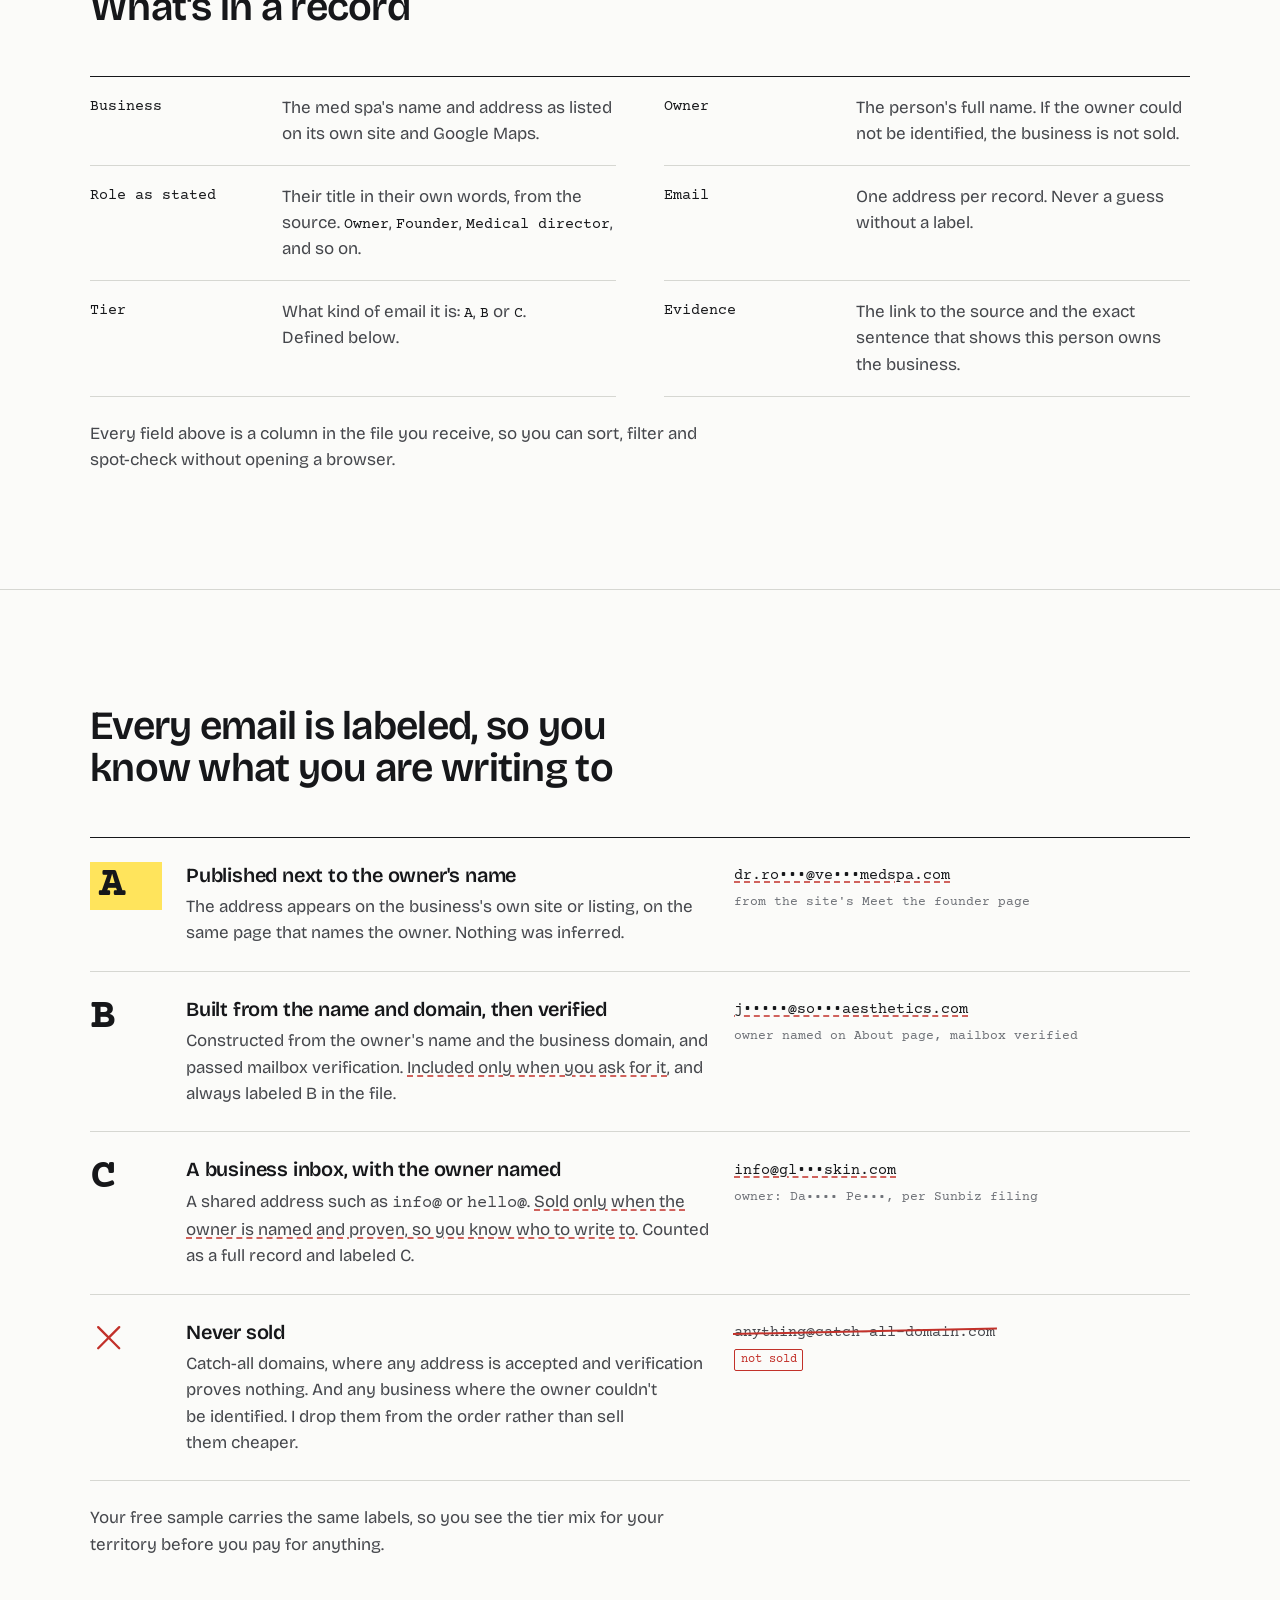
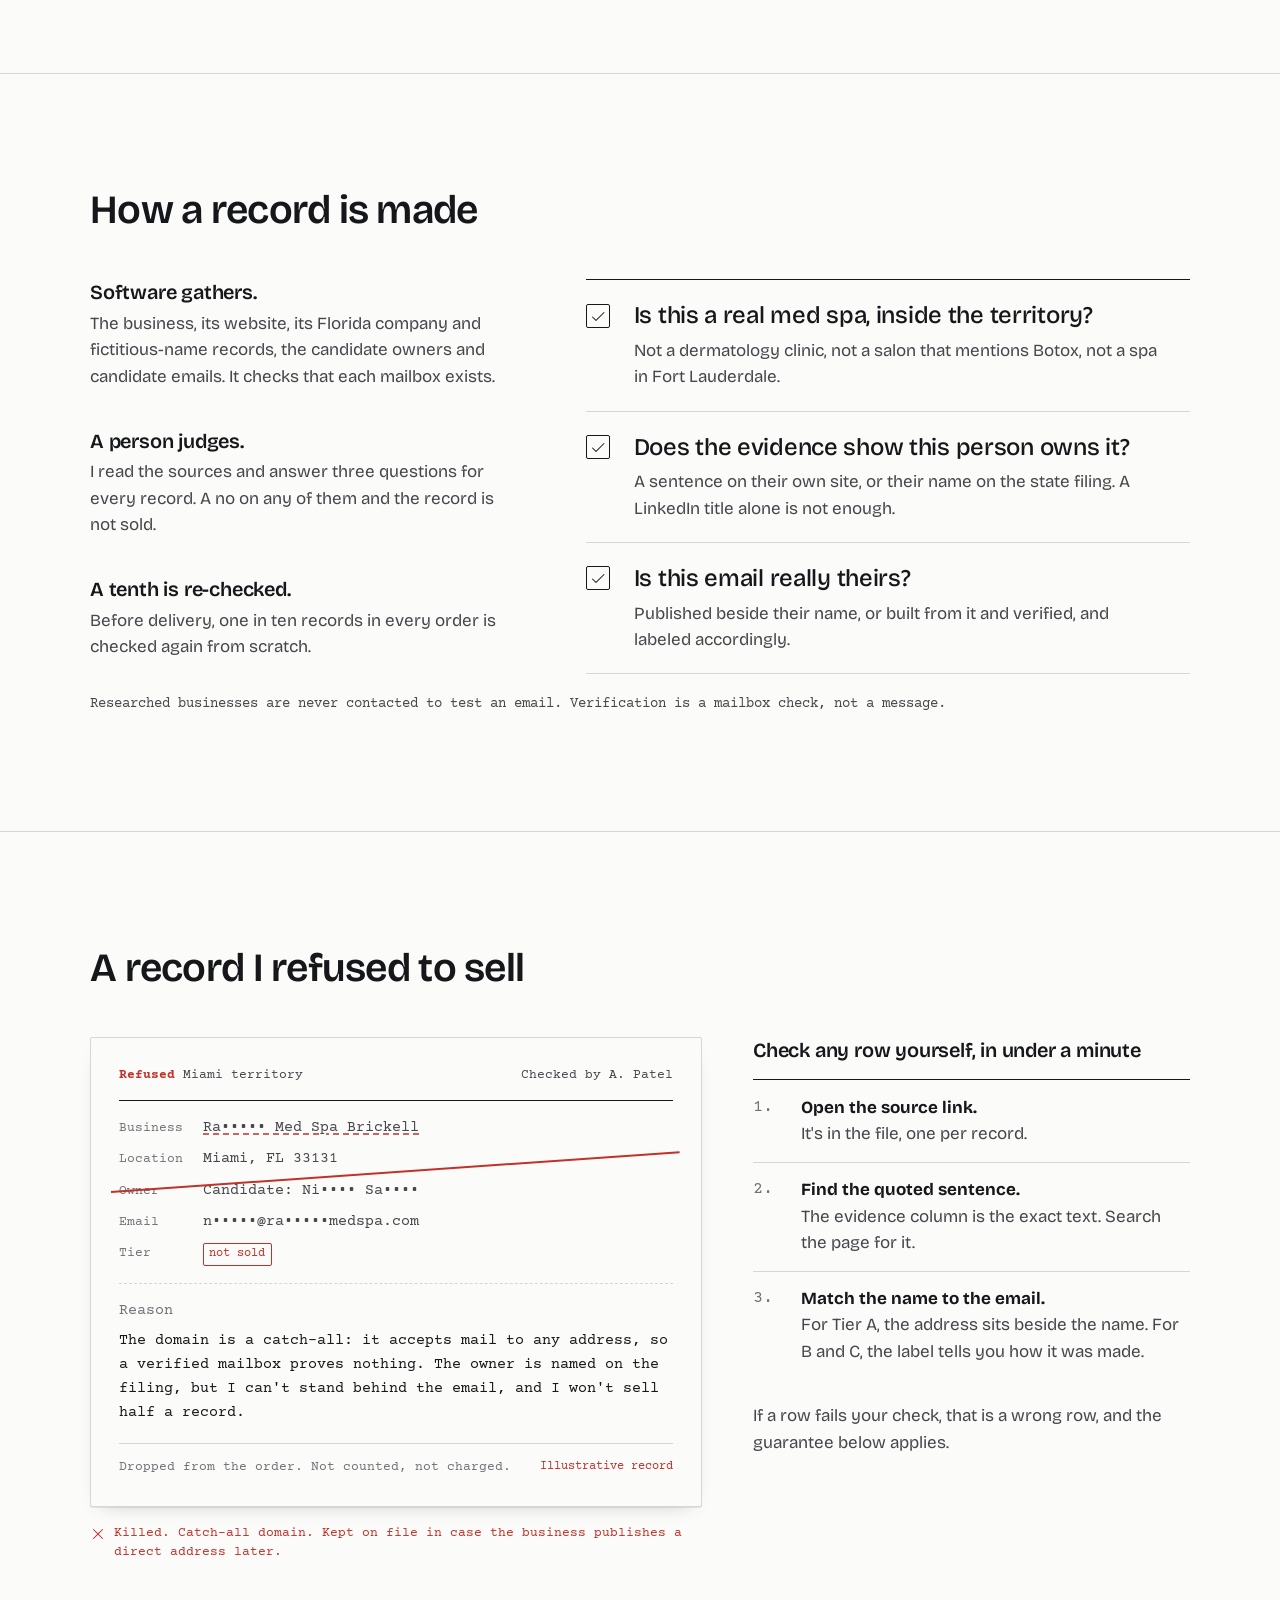
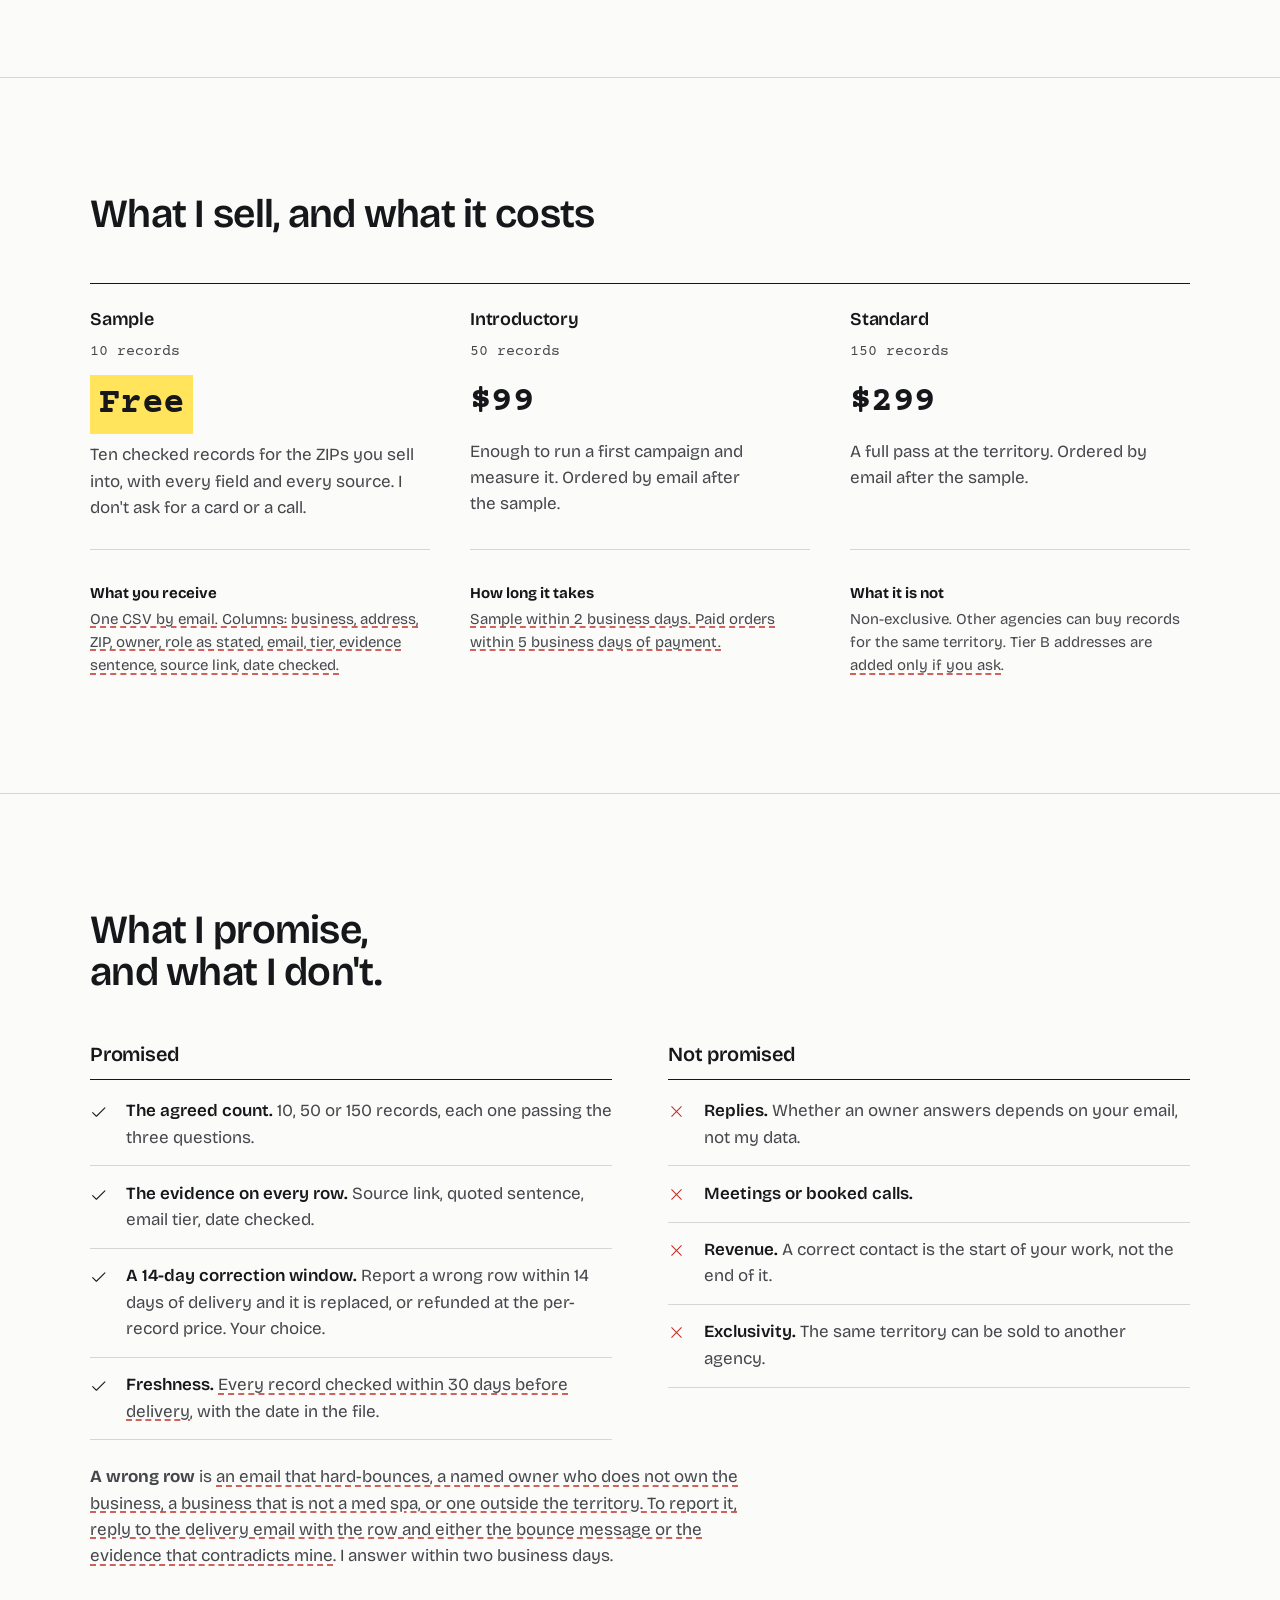
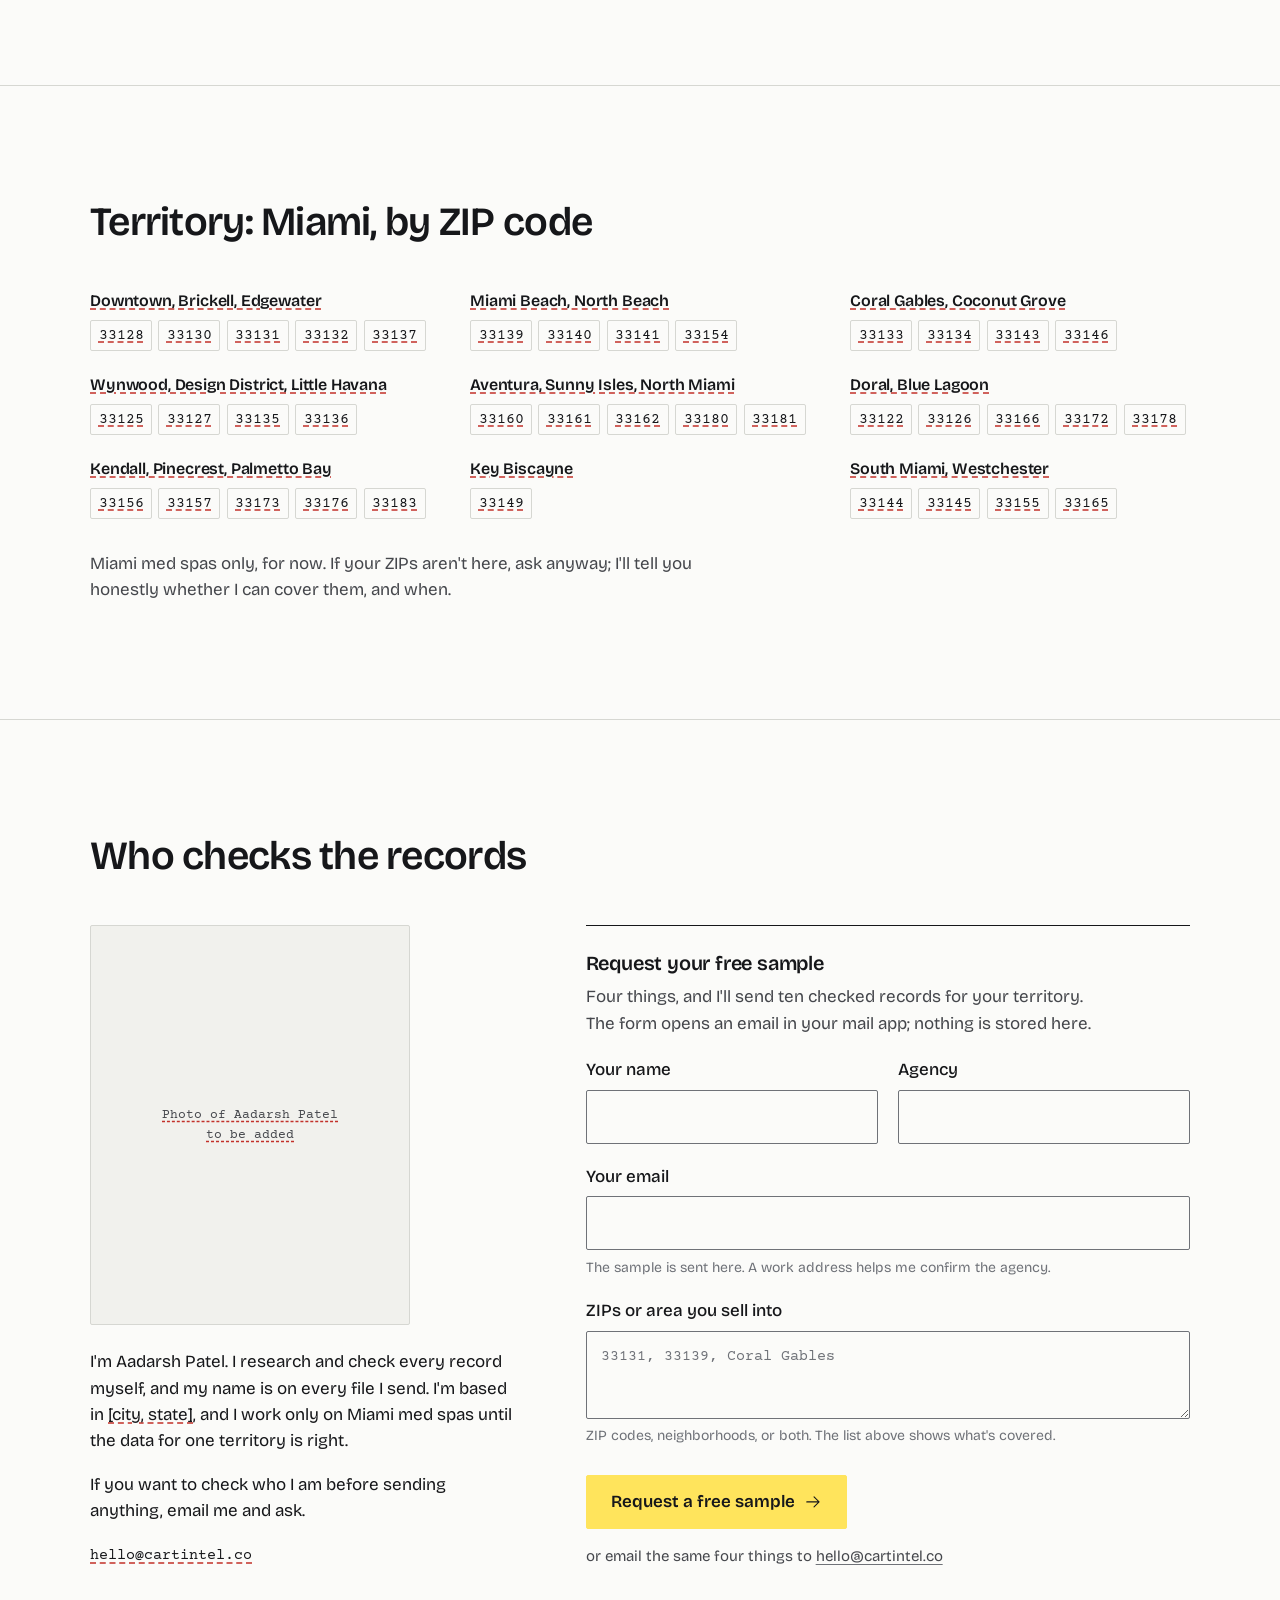
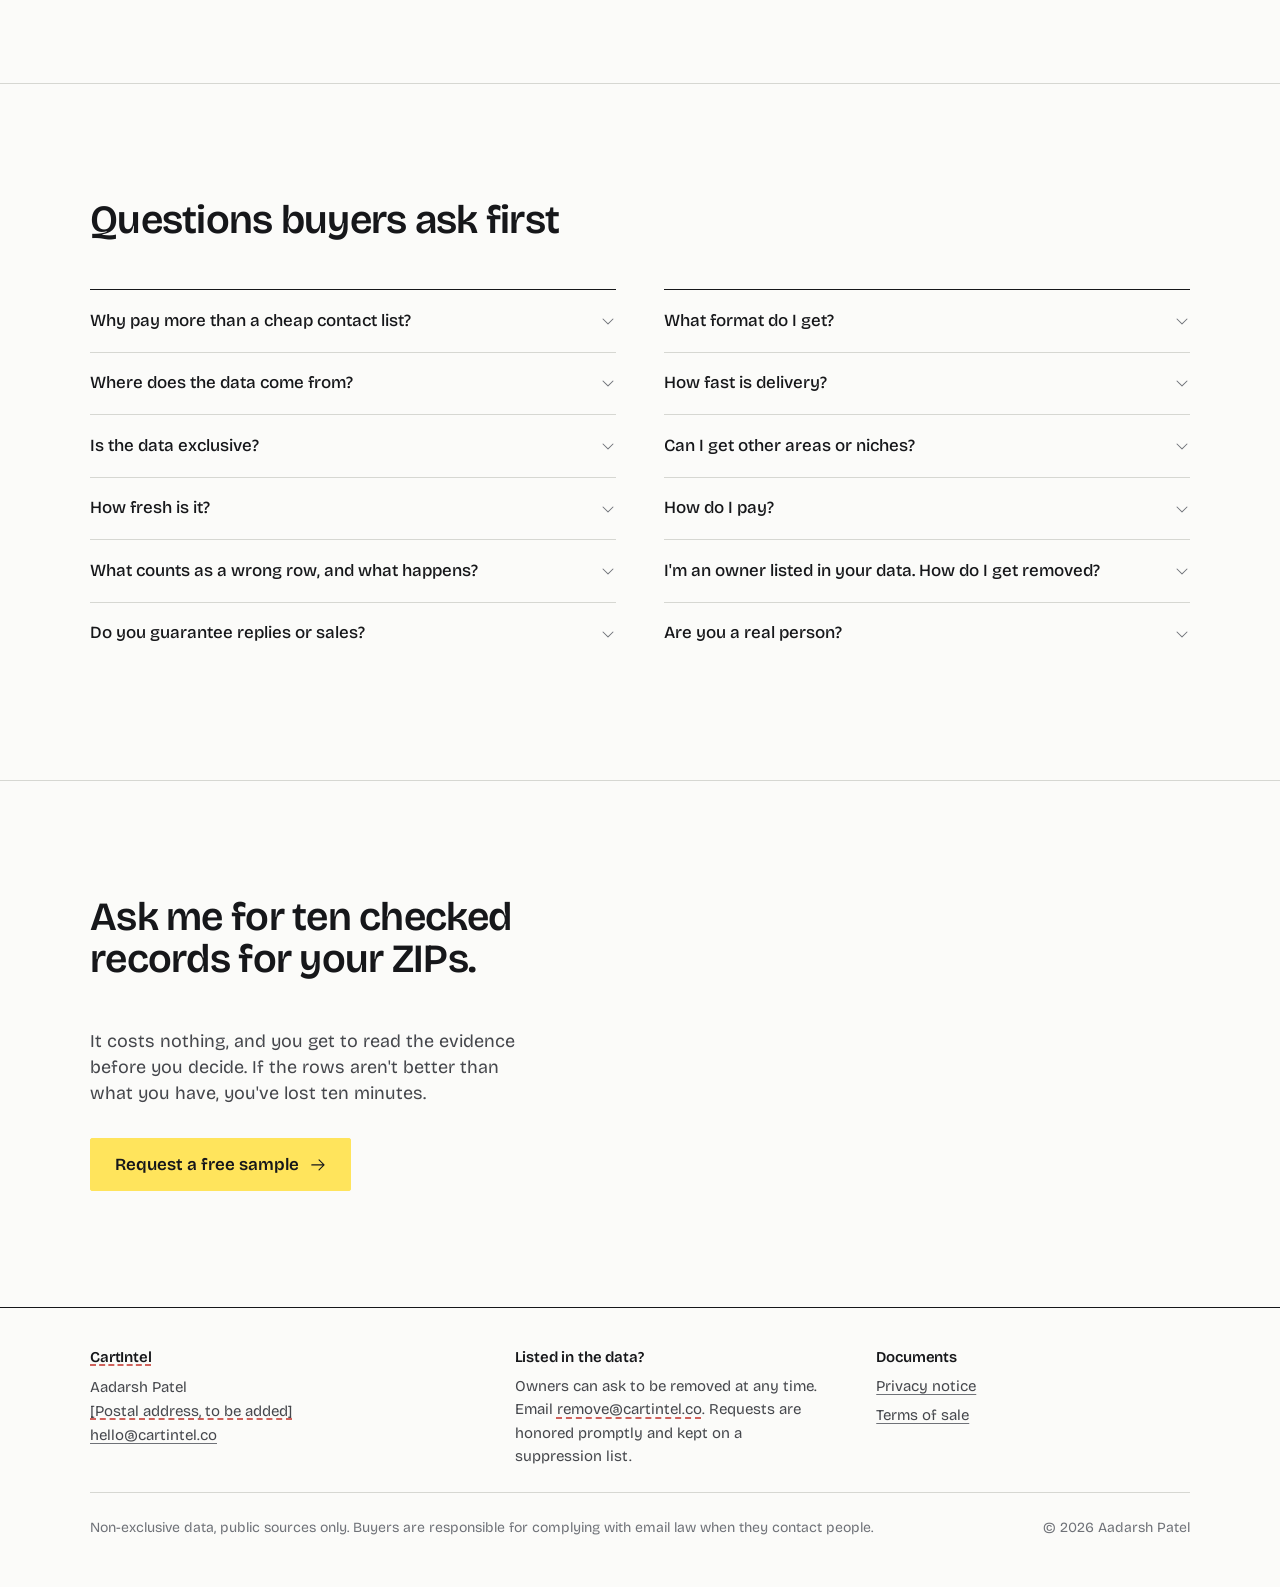
==== commit a0145753: "Shorten the hero margin note and drop an unmeasured number from the problem statement Co-Authored-By" ====
--- a/index.html
+++ b/index.html
@@ -106,7 +106,7 @@
       </div>
       <figcaption class="margin-note confirmed">
         <svg class="i" aria-hidden="true"><use href="#i-check"/></svg>
-        <span>Confirmed. Owner named on the site and in the state filing. Email published on the same page.</span>
+        <span>Confirmed. About page and state filing.</span>
       </figcaption>
     </figure>
   </div>
@@ -115,7 +115,7 @@
 <!-- 2. The problem -->
 <section class="section" id="problem">
   <div class="wrap reveal">
-    <p class="statement">A cheap list gives you a thousand rows and no way to know which ones are right.</p>
+    <p class="statement">A cheap list gives you rows, and no way to know which ones are right.</p>
     <div class="prose">
       <p>Owner emails for local businesses are cheap and plentiful. The cheap sources are weak on small-business owners, and none of them say which rows they got right. So sends go to the wrong person or a dead address, and you can't tell the good rows from the bad ones until the campaign is over.</p>
       <p>I sell the opposite: fewer rows, each one checked by a person, each one carrying the evidence so you can check it too.</p>
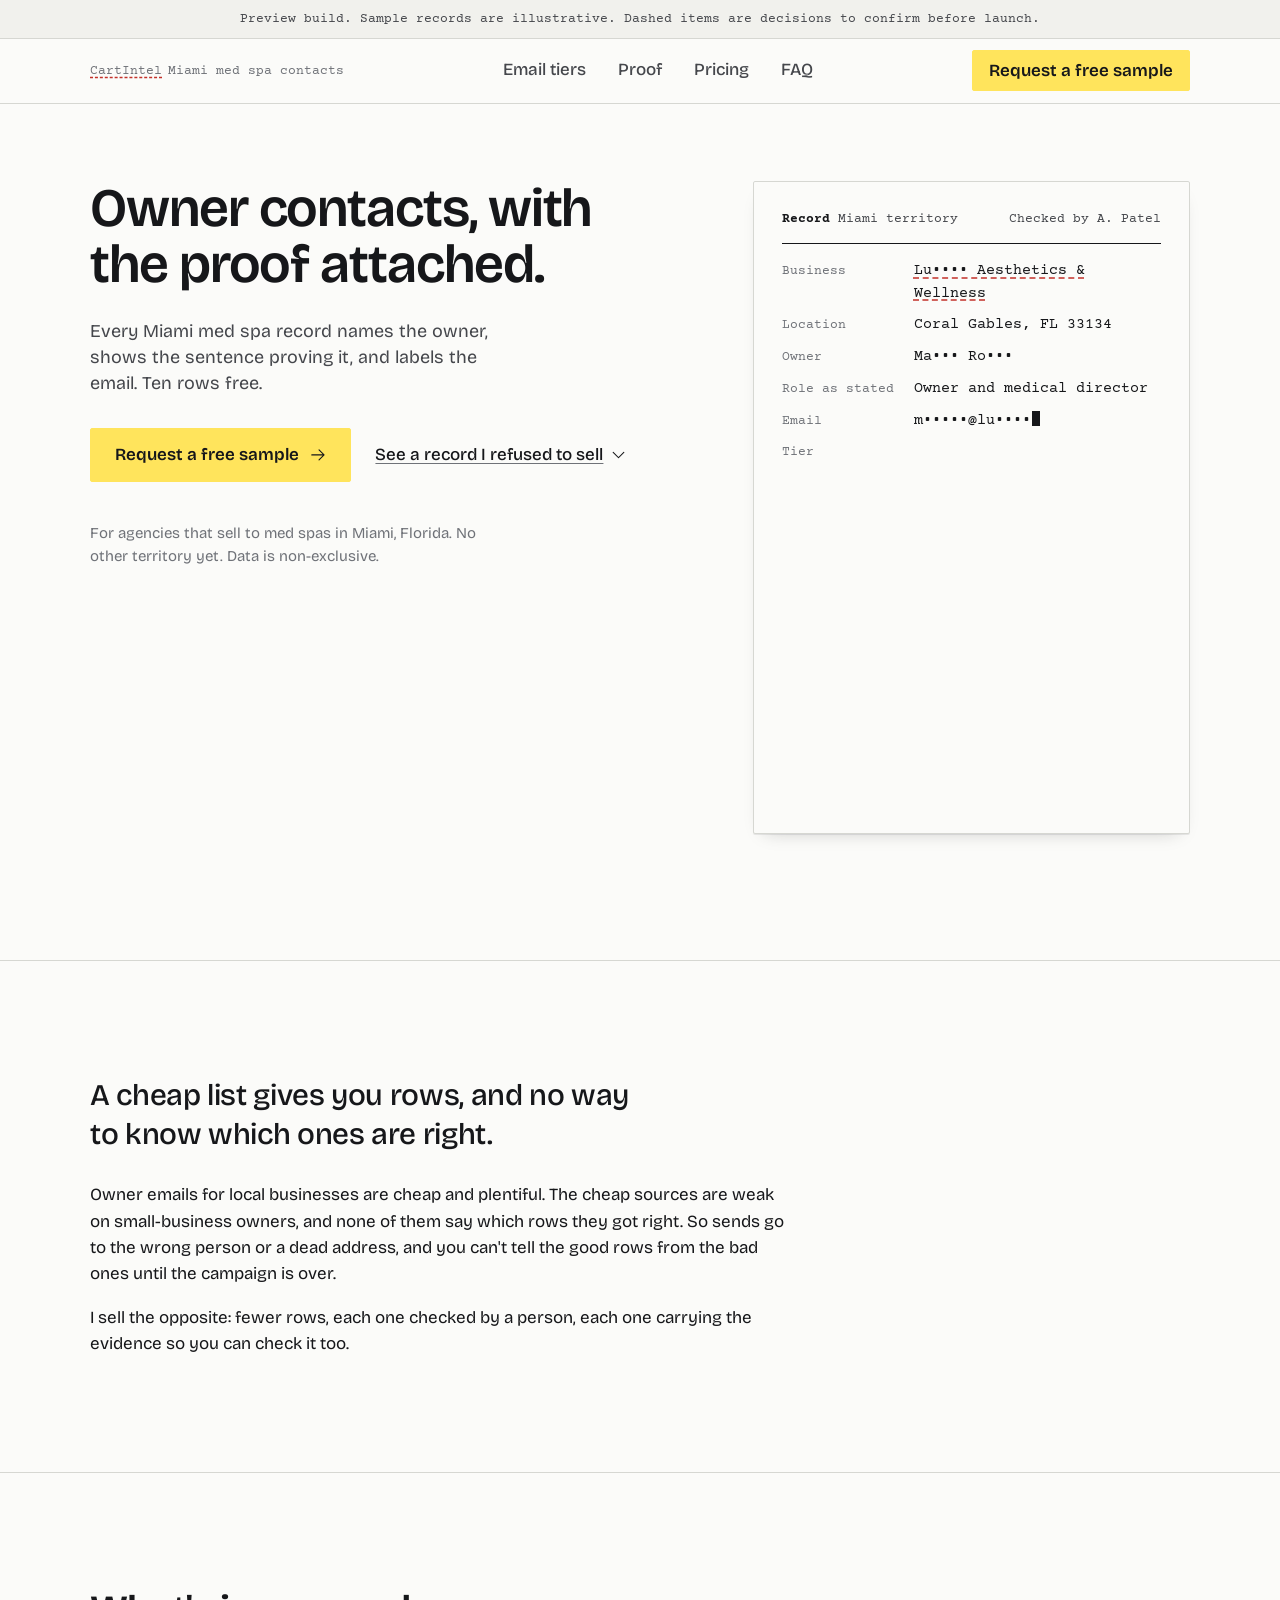
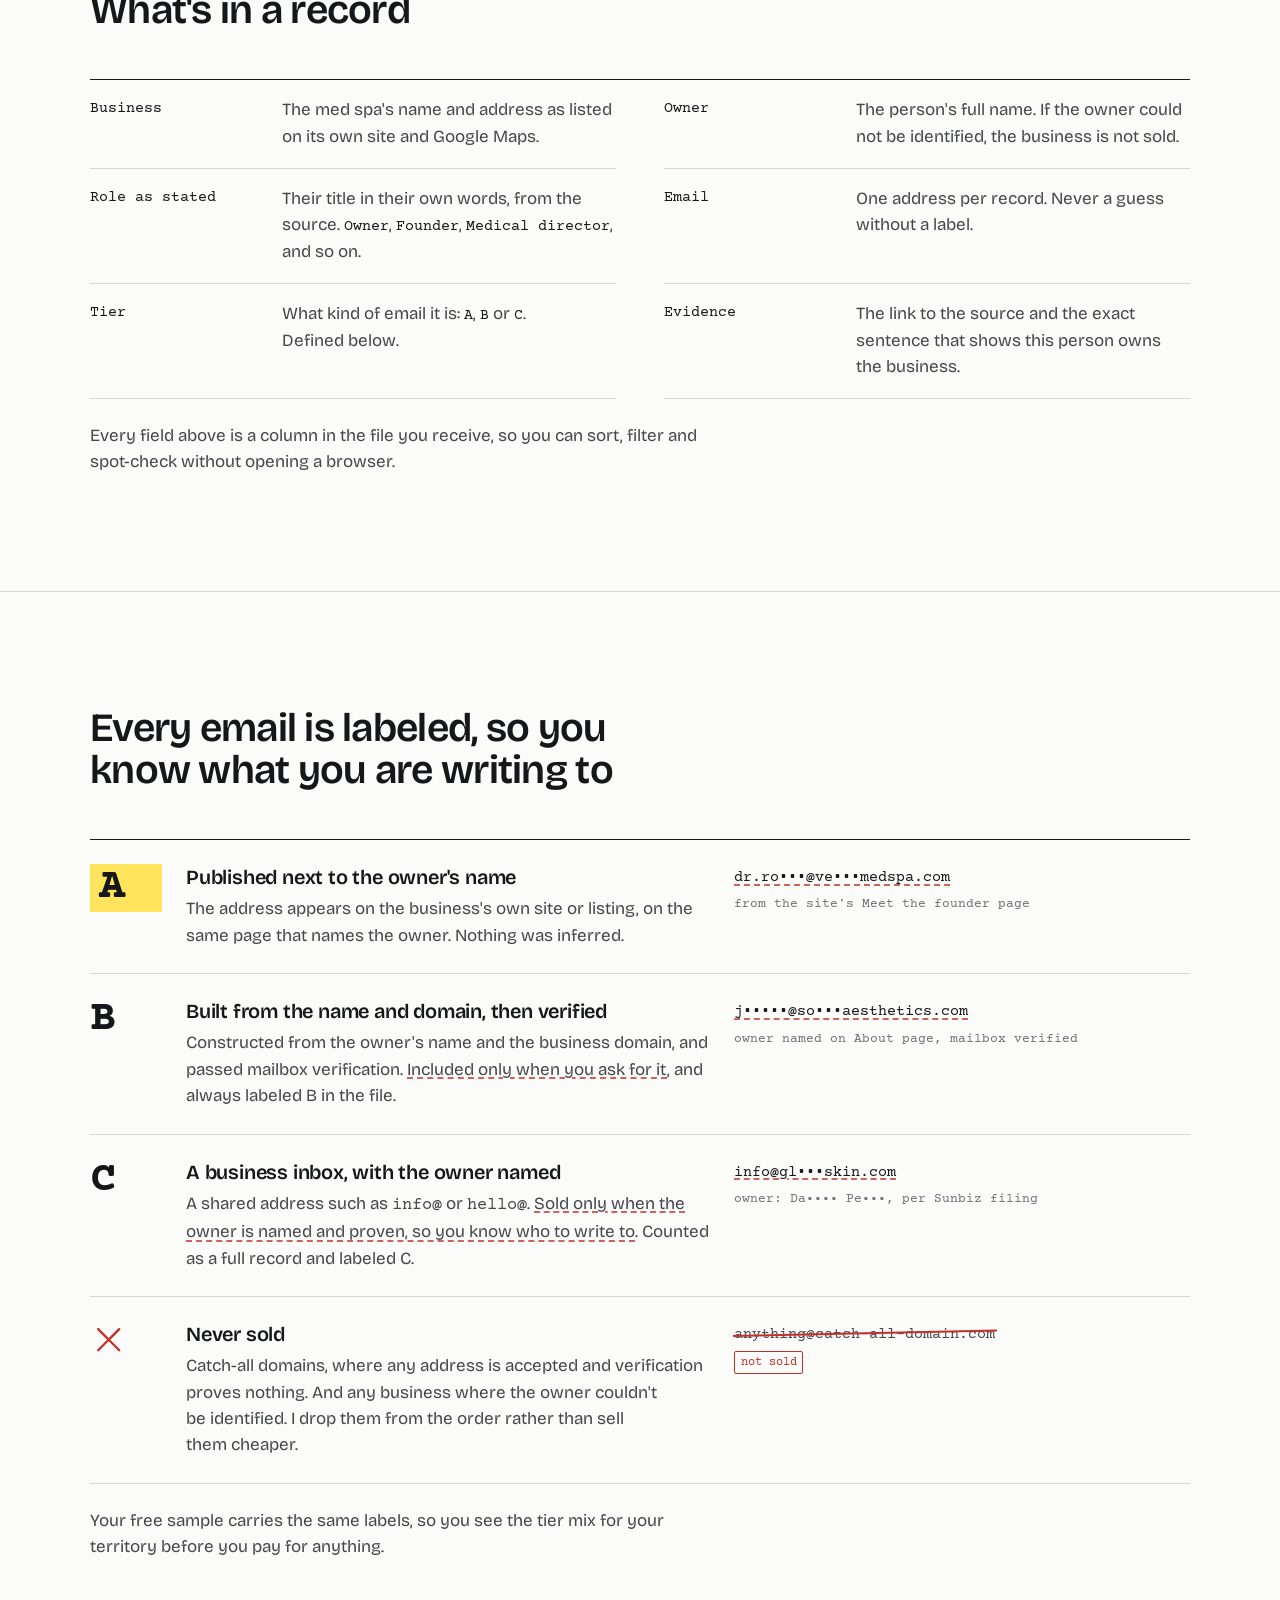
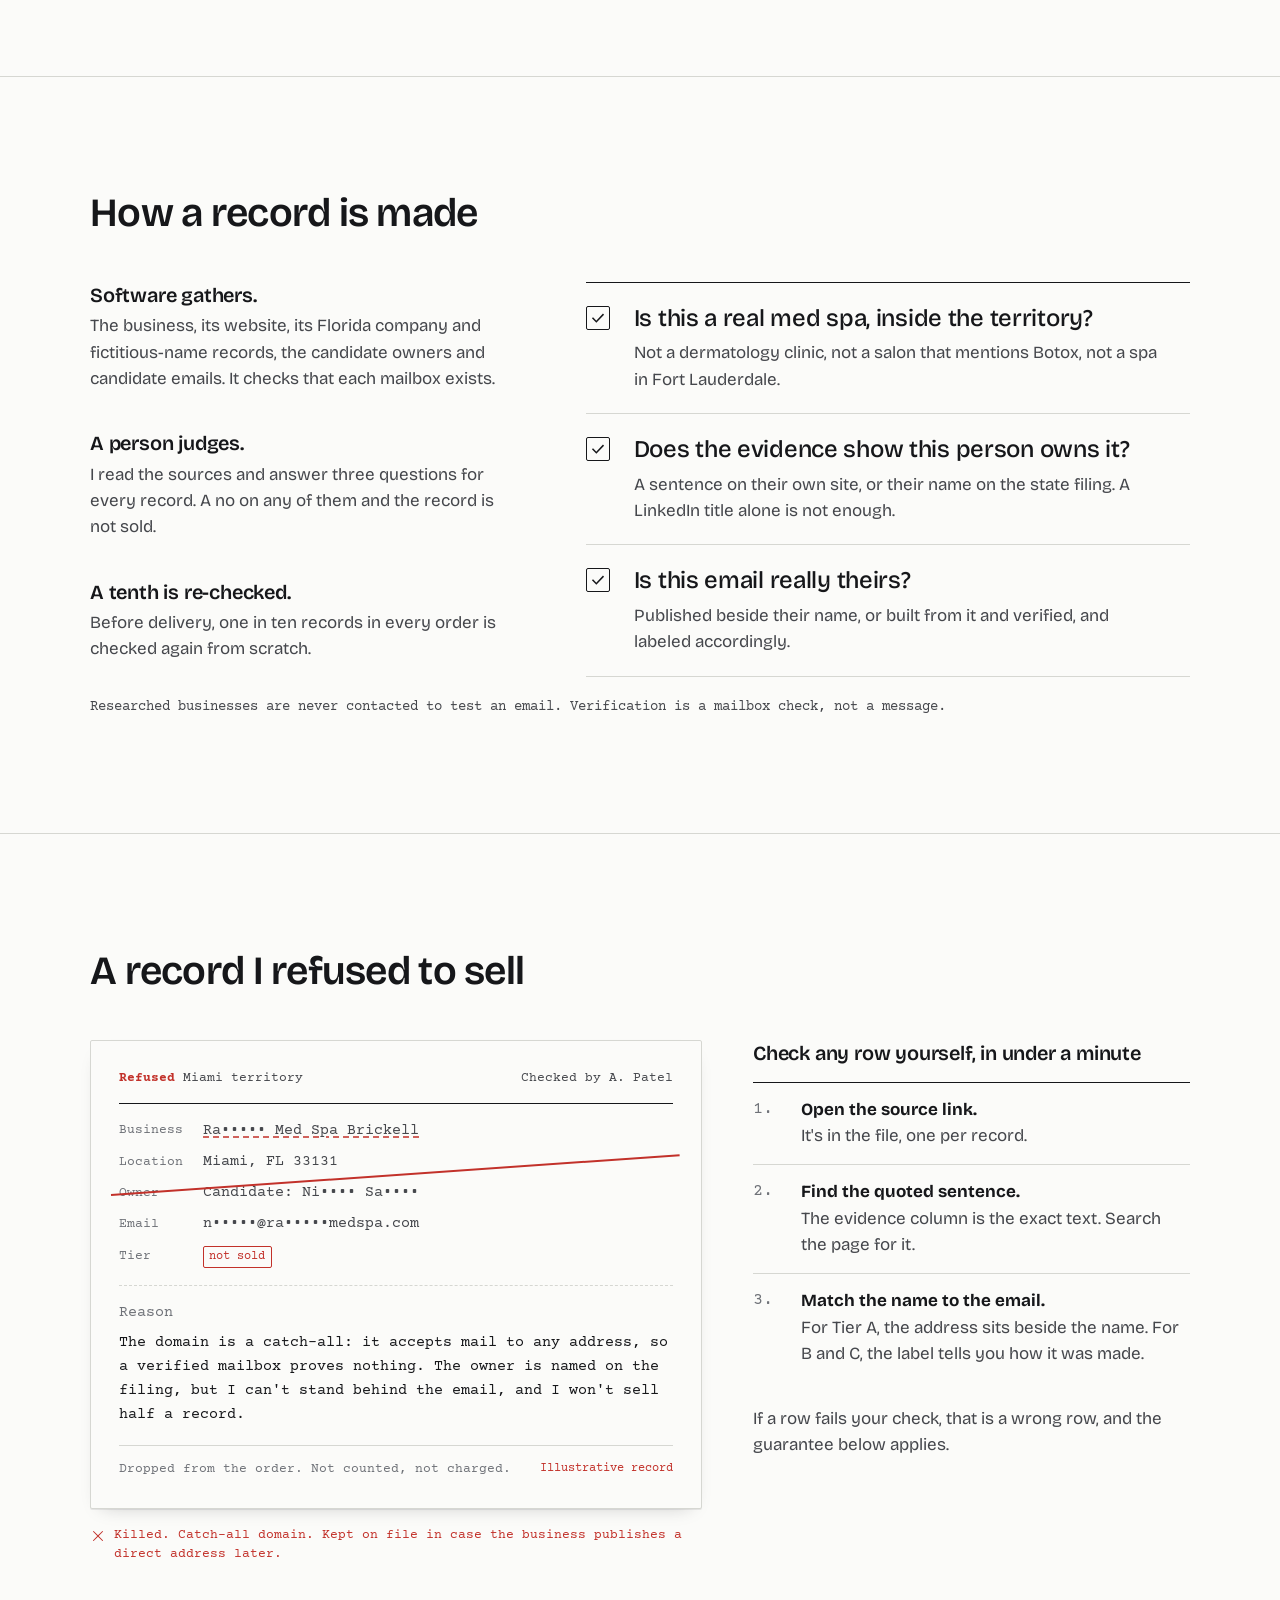
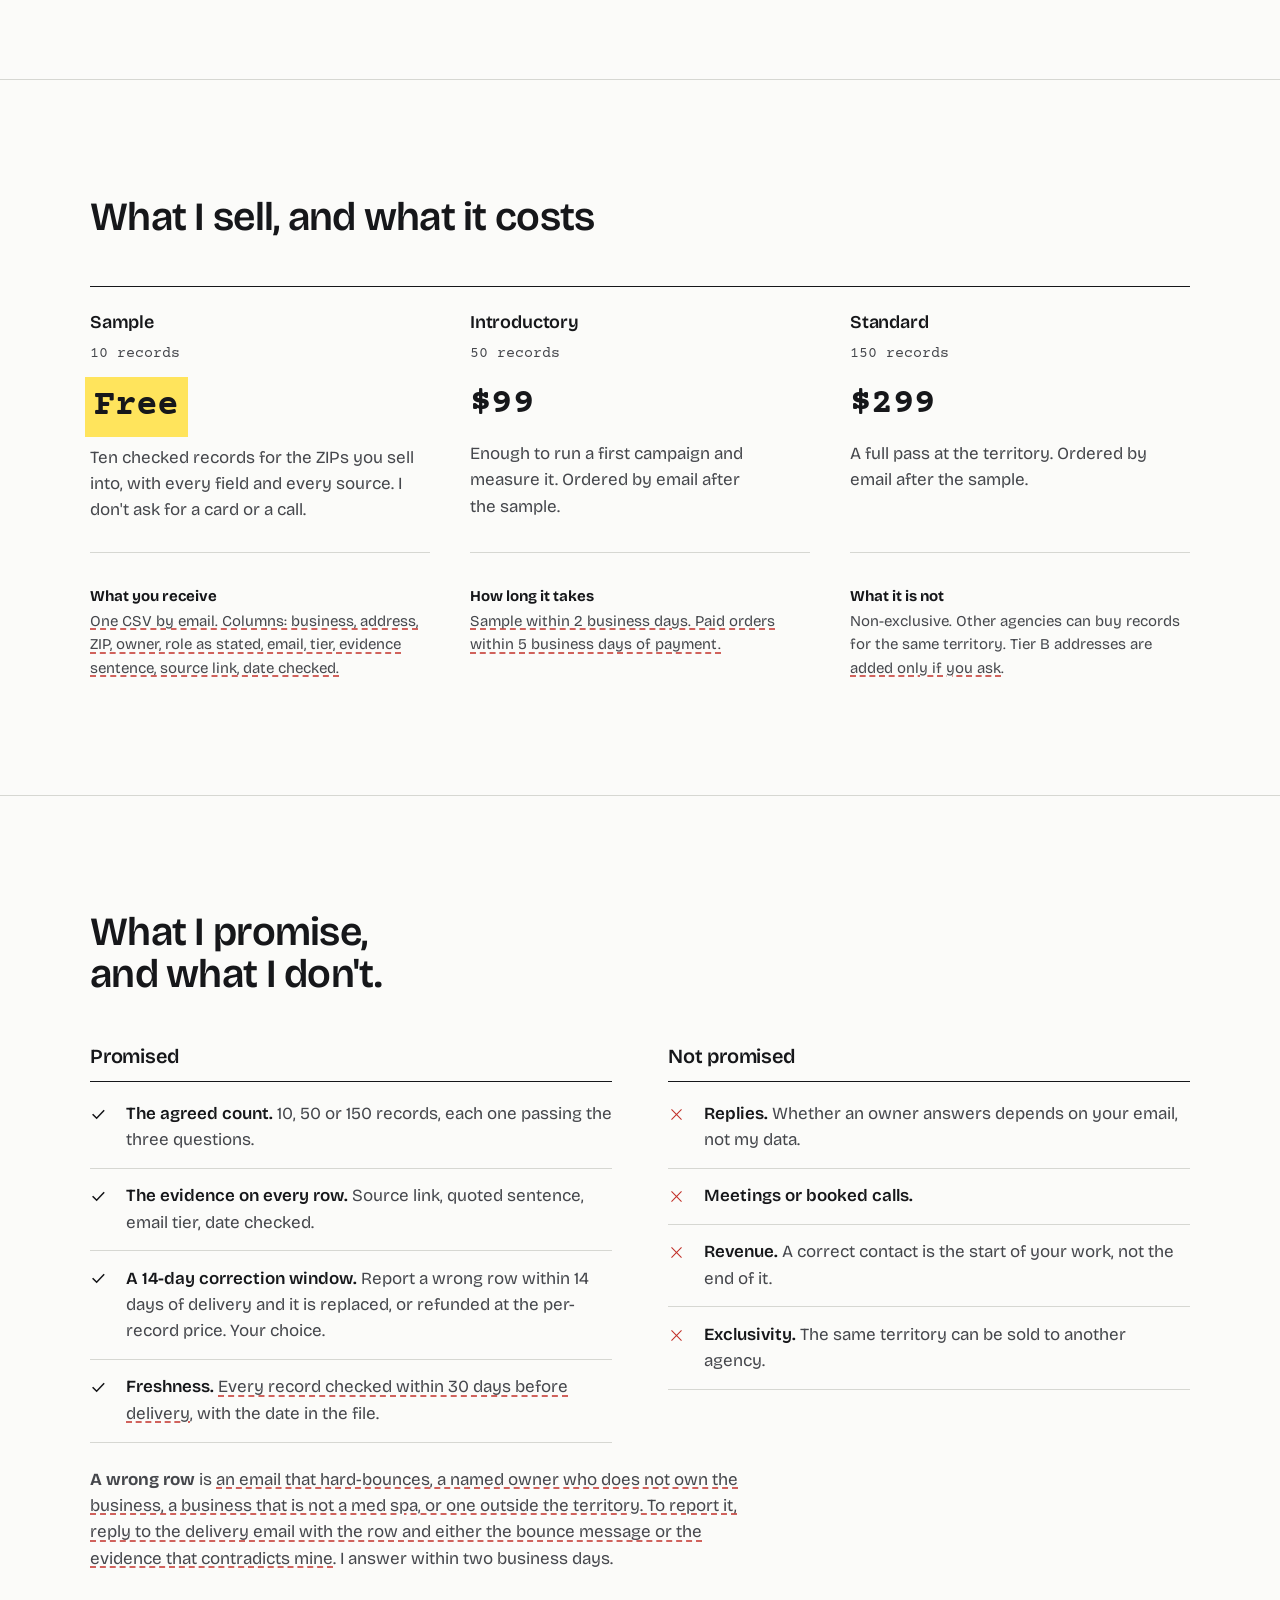
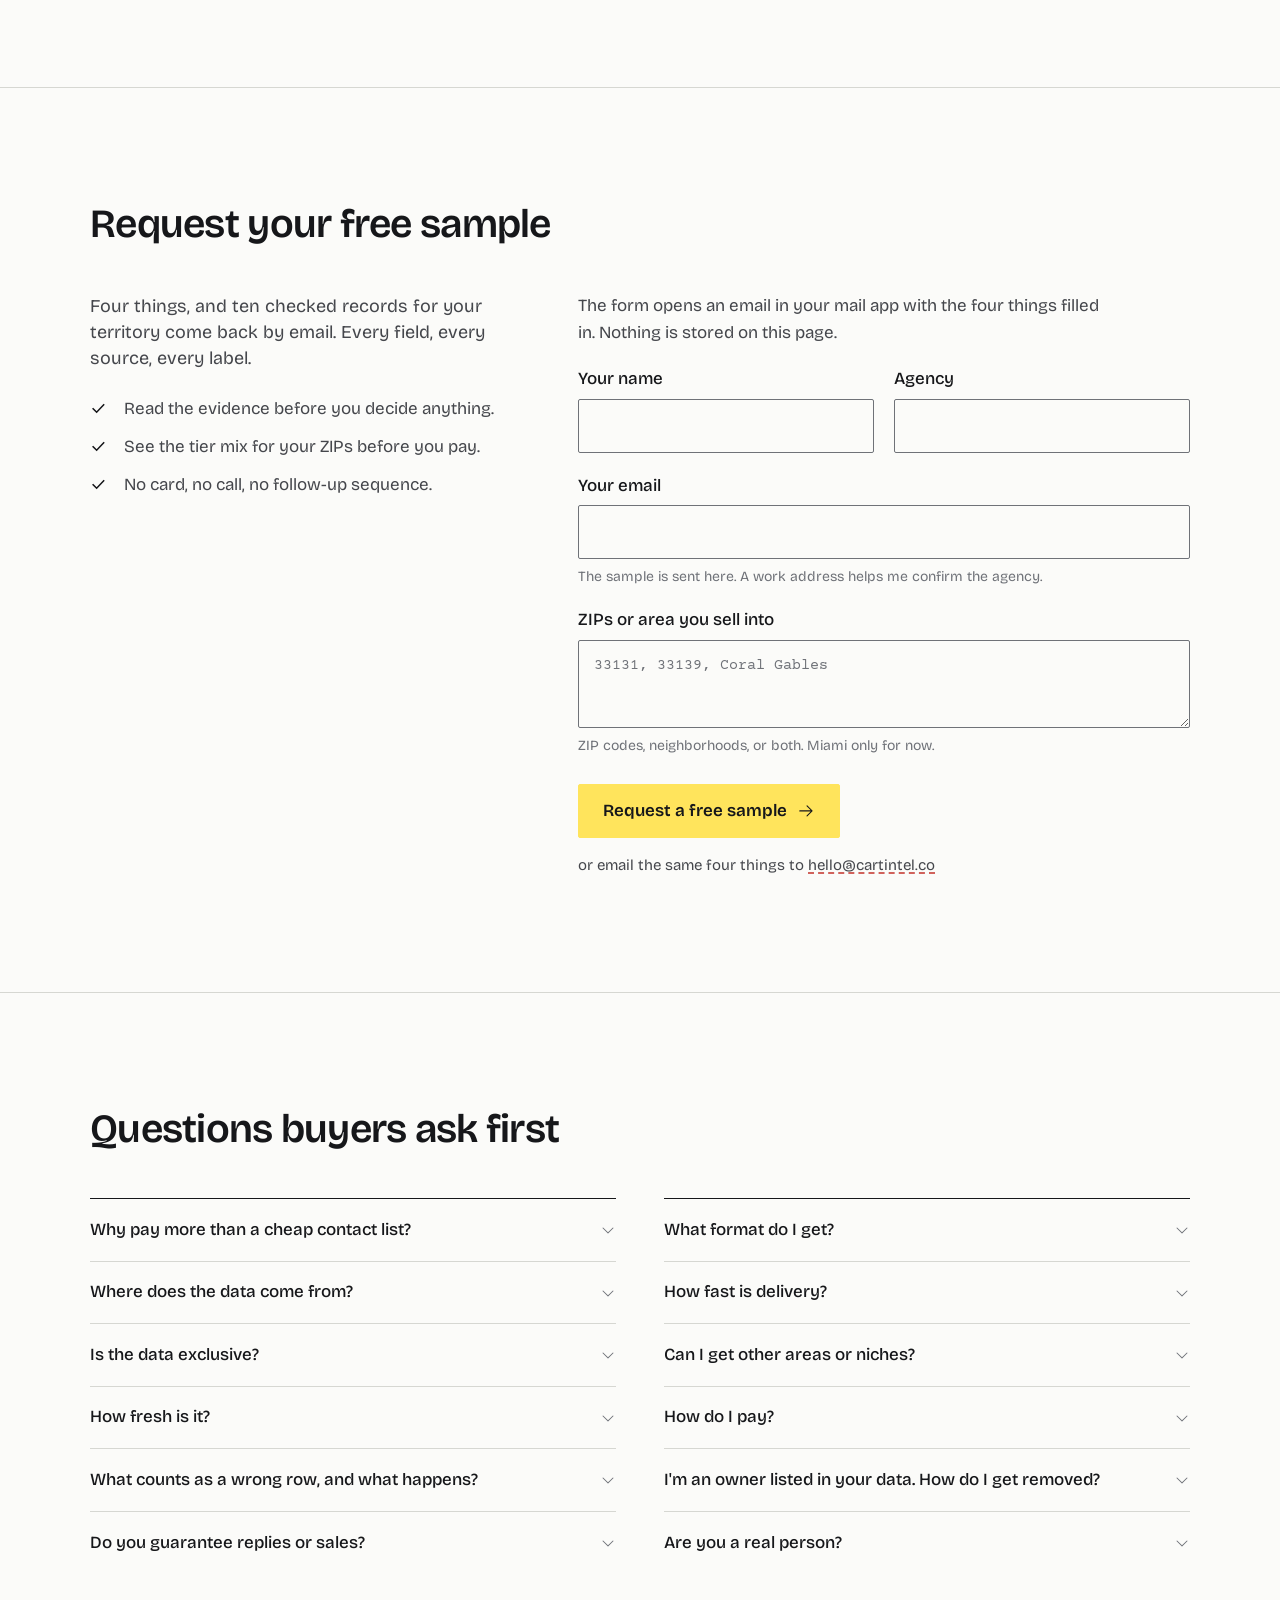
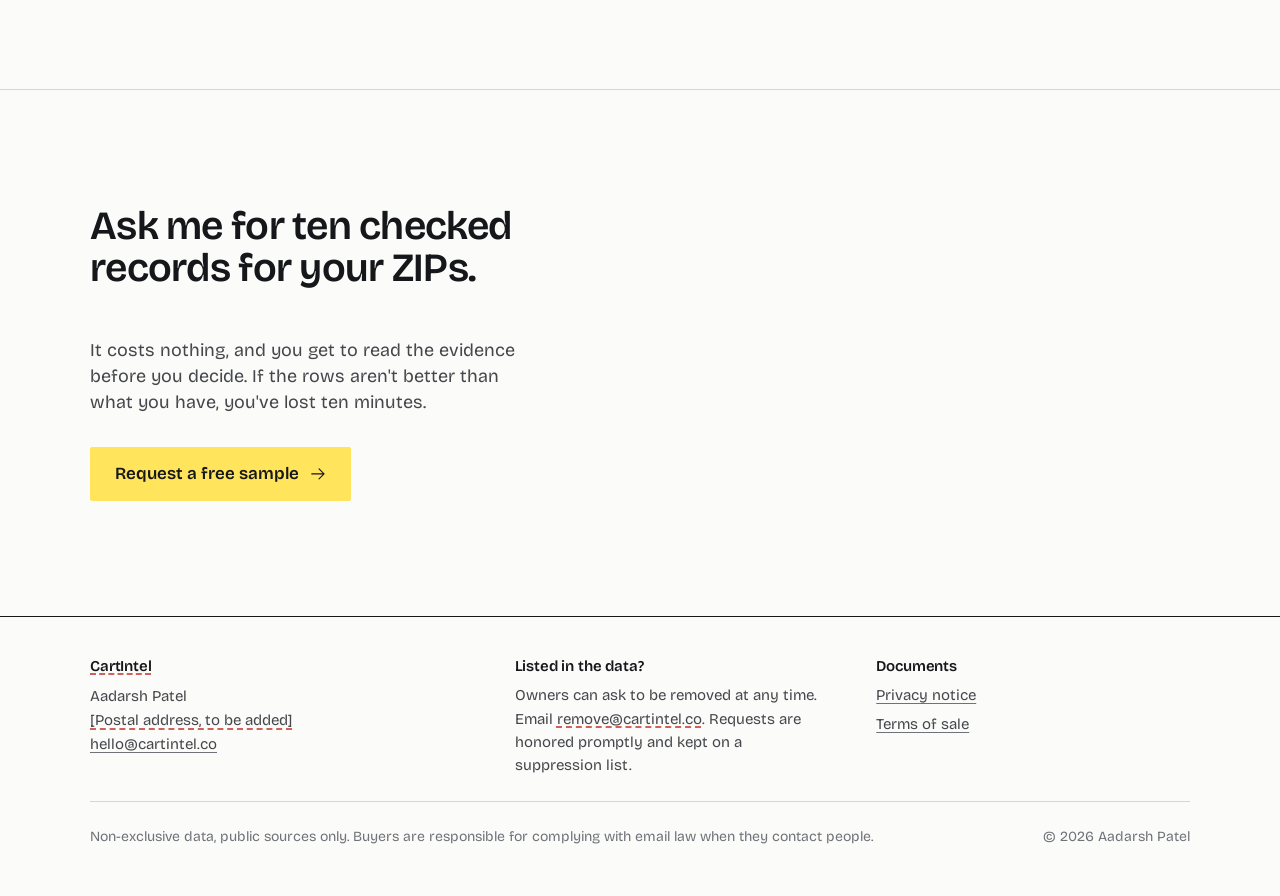
==== commit 71eacc55: "Remove the ZIP and seller sections and add the motion layer Owner's request: the ZIP territory list " ====
--- a/index.html
+++ b/index.html
@@ -22,8 +22,6 @@
   Decisions and placeholders in this file, searchable by data-decision value:
     brand        Working name "CartIntel" and the domain cartintel.co used in every email address.
     address      Postal address in the footer. Must match the outreach emails.
-    based        Where the seller is based (person section).
-    portrait     Real photo of the seller.
     records      The worked record, the three tier examples and the refused record are ILLUSTRATIVE and masked.
                  Replace each with a real masked row before launch.
     tier-c       Tier C counted as a full record only when the owner is named and proven.
@@ -33,7 +31,6 @@
     delivery     CSV by email; sample within 2 business days; paid orders within 5 business days.
     payment      Skydo payment link by email; card or bank transfer; files sent after payment clears.
     removal      remove@cartintel.co and the suppression list.
-    zips         The ZIP list is a working Miami-Dade list to confirm.
 -->
 <body data-preview="true">
 <svg class="sprite" width="0" height="0" aria-hidden="true" focusable="false">
@@ -42,6 +39,7 @@
   <symbol id="i-arrow-right" viewBox="0 0 256 256"><path d="M221.66,133.66l-72,72a8,8,0,0,1-11.32-11.32L196.69,136H40a8,8,0,0,1,0-16H196.69L138.34,61.66a8,8,0,0,1,11.32-11.32l72,72A8,8,0,0,1,221.66,133.66Z"/></symbol>
   <symbol id="i-arrow-up-right" viewBox="0 0 256 256"><path d="M200,64V168a8,8,0,0,1-16,0V83.31L69.66,197.66a8,8,0,0,1-11.32-11.32L172.69,72H88a8,8,0,0,1,0-16H192A8,8,0,0,1,200,64Z"/></symbol>
   <symbol id="i-caret-down" viewBox="0 0 256 256"><path d="M213.66,101.66l-80,80a8,8,0,0,1-11.32,0l-80-80A8,8,0,0,1,53.66,90.34L128,164.69l74.34-74.35a8,8,0,0,1,11.32,11.32Z"/></symbol>
+  <symbol id="i-check-draw" viewBox="0 0 24 24"><path d="M4.5 12.5l5 5L19.5 7" fill="none" stroke="currentColor" stroke-width="2.25" stroke-linecap="square" stroke-linejoin="miter"/></symbol>
   <symbol id="i-minus" viewBox="0 0 256 256"><path d="M224,128a8,8,0,0,1-8,8H40a8,8,0,0,1,0-16H216A8,8,0,0,1,224,128Z"/></symbol>
 </svg>
 
@@ -68,16 +66,16 @@
 <section class="hero" id="top">
   <div class="wrap grid grid-7-5">
     <div>
-      <h1>Owner contacts, with the proof attached.</h1>
-      <p class="lede">Every Miami med spa record names the owner, shows the sentence proving it, and labels the email. Ten rows free.</p>
-      <div class="hero-actions">
+      <h1 class="enter">Owner contacts, with the proof attached.</h1>
+      <p class="lede enter">Every Miami med spa record names the owner, shows the sentence proving it, and labels the email. Ten rows free.</p>
+      <div class="hero-actions enter">
         <a class="btn btn-primary btn-lg" href="#sample">Request a free sample <svg class="i" aria-hidden="true"><use href="#i-arrow-right"/></svg></a>
         <a class="link-arrow" href="#refused">See a record I refused to sell <svg class="i" aria-hidden="true"><use href="#i-caret-down"/></svg></a>
       </div>
-      <p class="hero-note">For agencies that sell to med spas in Miami, Florida. No other territory yet. Data is non-exclusive.</p>
-    </div>
-
-    <figure class="sheet-with-margin sweep reveal" id="record" aria-labelledby="record-title">
+      <p class="hero-note enter">For agencies that sell to med spas in Miami, Florida. No other territory yet. Data is non-exclusive.</p>
+    </div>
+
+    <figure class="sheet-with-margin sweep reveal enter-sheet" id="record" data-typewriter aria-labelledby="record-title">
       <div class="sheet">
         <div class="sheet-head">
           <span id="record-title"><b>Record</b> Miami territory</span>
@@ -105,7 +103,7 @@
         </div>
       </div>
       <figcaption class="margin-note confirmed">
-        <svg class="i" aria-hidden="true"><use href="#i-check"/></svg>
+        <svg class="i draw" aria-hidden="true"><use href="#i-check-draw"/></svg>
         <span>Confirmed. About page and state filing.</span>
       </figcaption>
     </figure>
@@ -143,7 +141,7 @@
 <section class="section" id="tiers">
   <div class="wrap">
     <h2>Every email is labeled, so you know what you are writing to</h2>
-    <div class="tiers reveal">
+    <div class="tiers reveal sweep">
       <div class="tier">
         <span class="tier-letter hi">A</span>
         <div>
@@ -201,9 +199,9 @@
         </div>
       </div>
       <ol class="checklist" aria-label="The three questions answered for every record">
-        <li><span class="box"><svg class="i" aria-hidden="true"><use href="#i-check"/></svg></span><div><div class="q">Is this a real med spa, inside the territory?</div><p class="a">Not a dermatology clinic, not a salon that mentions Botox, not a spa in Fort Lauderdale.</p></div></li>
-        <li><span class="box"><svg class="i" aria-hidden="true"><use href="#i-check"/></svg></span><div><div class="q">Does the evidence show this person owns it?</div><p class="a">A sentence on their own site, or their name on the state filing. A LinkedIn title alone is not enough.</p></div></li>
-        <li><span class="box"><svg class="i" aria-hidden="true"><use href="#i-check"/></svg></span><div><div class="q">Is this email really theirs?</div><p class="a">Published beside their name, or built from it and verified, and labeled accordingly.</p></div></li>
+        <li><span class="box"><svg class="i draw" aria-hidden="true"><use href="#i-check-draw"/></svg></span><div><div class="q">Is this a real med spa, inside the territory?</div><p class="a">Not a dermatology clinic, not a salon that mentions Botox, not a spa in Fort Lauderdale.</p></div></li>
+        <li><span class="box"><svg class="i draw" aria-hidden="true"><use href="#i-check-draw"/></svg></span><div><div class="q">Does the evidence show this person owns it?</div><p class="a">A sentence on their own site, or their name on the state filing. A LinkedIn title alone is not enough.</p></div></li>
+        <li><span class="box"><svg class="i draw" aria-hidden="true"><use href="#i-check-draw"/></svg></span><div><div class="q">Is this email really theirs?</div><p class="a">Published beside their name, or built from it and verified, and labeled accordingly.</p></div></li>
       </ol>
     </div>
     <p class="process-foot"><span>Researched businesses are never contacted to test an email. Verification is a mailbox check, not a message.</span></p>
@@ -259,11 +257,11 @@
 <section class="section" id="pricing">
   <div class="wrap">
     <h2>What I sell, and what it costs</h2>
-    <div class="prices reveal">
+    <div class="prices reveal sweep">
       <div class="price">
         <h3>Sample</h3>
         <span class="count">10 records</span>
-        <span class="amount free">Free</span>
+        <span class="amount free hi">Free</span>
         <p class="what">Ten checked records for the ZIPs you sell into, with every field and every source. I don't ask for a card or a call.</p>
       </div>
       <div class="price">
@@ -295,10 +293,10 @@
       <div class="yes">
         <h3>Promised</h3>
         <ul>
-          <li><svg class="i" aria-hidden="true"><use href="#i-check"/></svg><span><b>The agreed count.</b> 10, 50 or 150 records, each one passing the three questions.</span></li>
-          <li><svg class="i" aria-hidden="true"><use href="#i-check"/></svg><span><b>The evidence on every row.</b> Source link, quoted sentence, email tier, date checked.</span></li>
-          <li><svg class="i" aria-hidden="true"><use href="#i-check"/></svg><span><b>A 14-day correction window.</b> Report a wrong row within 14 days of delivery and it is replaced, or refunded at the per-record price. Your choice.</span></li>
-          <li><svg class="i" aria-hidden="true"><use href="#i-check"/></svg><span><b>Freshness.</b> <span class="todo" data-decision="freshness" title="Working assumption">Every record checked within 30 days before delivery</span>, with the date in the file.</span></li>
+          <li><svg class="i draw" aria-hidden="true"><use href="#i-check-draw"/></svg><span><b>The agreed count.</b> 10, 50 or 150 records, each one passing the three questions.</span></li>
+          <li><svg class="i draw" aria-hidden="true"><use href="#i-check-draw"/></svg><span><b>The evidence on every row.</b> Source link, quoted sentence, email tier, date checked.</span></li>
+          <li><svg class="i draw" aria-hidden="true"><use href="#i-check-draw"/></svg><span><b>A 14-day correction window.</b> Report a wrong row within 14 days of delivery and it is replaced, or refunded at the per-record price. Your choice.</span></li>
+          <li><svg class="i draw" aria-hidden="true"><use href="#i-check-draw"/></svg><span><b>Freshness.</b> <span class="todo" data-decision="freshness" title="Working assumption">Every record checked within 30 days before delivery</span>, with the date in the file.</span></li>
         </ul>
       </div>
       <div class="no">
@@ -315,42 +313,22 @@
   </div>
 </section>
 
-<!-- 9. Territory -->
-<section class="section" id="territory">
-  <div class="wrap">
-    <h2>Territory: Miami, by ZIP code</h2>
-    <div class="zips reveal todo" data-decision="zips" title="Working list, to confirm">
-      <div><h3>Downtown, Brickell, Edgewater</h3><ul><li>33128</li><li>33130</li><li>33131</li><li>33132</li><li>33137</li></ul></div>
-      <div><h3>Miami Beach, North Beach</h3><ul><li>33139</li><li>33140</li><li>33141</li><li>33154</li></ul></div>
-      <div><h3>Coral Gables, Coconut Grove</h3><ul><li>33133</li><li>33134</li><li>33143</li><li>33146</li></ul></div>
-      <div><h3>Wynwood, Design District, Little Havana</h3><ul><li>33125</li><li>33127</li><li>33135</li><li>33136</li></ul></div>
-      <div><h3>Aventura, Sunny Isles, North Miami</h3><ul><li>33160</li><li>33161</li><li>33162</li><li>33180</li><li>33181</li></ul></div>
-      <div><h3>Doral, Blue Lagoon</h3><ul><li>33122</li><li>33126</li><li>33166</li><li>33172</li><li>33178</li></ul></div>
-      <div><h3>Kendall, Pinecrest, Palmetto Bay</h3><ul><li>33156</li><li>33157</li><li>33173</li><li>33176</li><li>33183</li></ul></div>
-      <div><h3>Key Biscayne</h3><ul><li>33149</li></ul></div>
-      <div><h3>South Miami, Westchester</h3><ul><li>33144</li><li>33145</li><li>33155</li><li>33165</li></ul></div>
-    </div>
-    <p class="zips-note">Miami med spas only, for now. If your ZIPs aren't here, ask anyway; I'll tell you honestly whether I can cover them, and when.</p>
-  </div>
-</section>
-
-<!-- 10. Who's behind it, and the sample request -->
+
+<!-- 9. The sample request -->
 <section class="section" id="sample">
   <div class="wrap">
-    <h2>Who checks the records</h2>
-    <div class="person">
+    <h2>Request your free sample</h2>
+    <div class="ask grid grid-5-7">
       <div class="reveal">
-        <div class="portrait todo" data-decision="portrait" role="img" aria-label="Photo of Aadarsh Patel, to be added"><span>Photo of Aadarsh Patel<br>to be added</span></div>
-        <div class="prose">
-          <p>I'm Aadarsh Patel. I research and check every record myself, and my name is on every file I send. I'm based in <span class="todo" data-decision="based" title="To confirm">[city, state]</span>, and I work only on Miami med spas until the data for one territory is right.</p>
-          <p>If you want to check who I am before sending anything, email me and ask.</p>
-        </div>
-        <p class="contact-line"><a href="mailto:hello@cartintel.co" class="todo" data-decision="brand" title="Domain to confirm">hello@cartintel.co</a></p>
-      </div>
-
+        <p class="lede">Four things, and ten checked records for your territory come back by email. Every field, every source, every label.</p>
+        <ul class="ask-list">
+          <li><svg class="i draw" aria-hidden="true"><use href="#i-check-draw"/></svg><span>Read the evidence before you decide anything.</span></li>
+          <li><svg class="i draw" aria-hidden="true"><use href="#i-check-draw"/></svg><span>See the tier mix for your ZIPs before you pay.</span></li>
+          <li><svg class="i draw" aria-hidden="true"><use href="#i-check-draw"/></svg><span>No card, no call, no follow-up sequence.</span></li>
+        </ul>
+      </div>
       <form class="form reveal" id="sample-form" novalidate>
-        <h3>Request your free sample</h3>
-        <p>Four things, and I'll send ten checked records for your territory. The form opens an email in your mail app; nothing is stored here.</p>
+        <p>The form opens an email in your mail app with the four things filled in. Nothing is stored on this page.</p>
         <div class="row">
           <div class="field">
             <label for="f-name">Your name</label>
@@ -372,12 +350,12 @@
         <div class="field">
           <label for="f-zips">ZIPs or area you sell into</label>
           <textarea id="f-zips" name="zips" required placeholder="33131, 33139, Coral Gables"></textarea>
-          <span class="help">ZIP codes, neighborhoods, or both. The list above shows what's covered.</span>
+          <span class="help">ZIP codes, neighborhoods, or both. Miami only for now.</span>
           <span class="error" id="f-zips-err">Tell me which ZIPs or areas you sell into.</span>
         </div>
         <div class="form-actions">
-          <button class="btn btn-primary btn-lg" type="submit">Request a free sample <svg class="i" aria-hidden="true"><use href="#i-arrow-right"/></svg></button>
-          <span class="alt">or email the same four things to <a href="mailto:hello@cartintel.co">hello@cartintel.co</a></span>
+          <button class="btn btn-primary btn-lg" type="submit"><span class="btn-label">Request a free sample</span> <svg class="i i-arrow" aria-hidden="true"><use href="#i-arrow-right"/></svg><svg class="i i-done" aria-hidden="true"><use href="#i-check-draw"/></svg></button>
+          <span class="alt">or email the same four things to <a href="mailto:hello@cartintel.co" class="todo" data-decision="brand">hello@cartintel.co</a></span>
         </div>
         <div class="form-status" id="form-status" role="status" aria-live="polite"></div>
       </form>
--- a/assets/css/site.css
+++ b/assets/css/site.css
@@ -376,22 +376,7 @@
 .promise .yes li .i { color: var(--ink); }
 .promise-note { margin-top: 1.5rem; color: var(--ink-2); max-width: 60ch; text-wrap: pretty; }
 
-/* ---------- ZIP territory ---------- */
-.zips { display: grid; gap: 1.5rem 2.5rem; }
-@media (min-width: 720px) { .zips { grid-template-columns: repeat(2, 1fr); } }
-@media (min-width: 1000px) { .zips { grid-template-columns: repeat(3, 1fr); } }
-.zips h3 { font-size: 1rem; margin-bottom: 0.5rem; }
-.zips ul { display: flex; flex-wrap: wrap; gap: 0.4rem; }
-.zips li { font-family: var(--mono); font-size: 0.9375rem; padding: 0.2em 0.5em; border: 1px solid var(--rule); border-radius: 2px; background: var(--paper); }
-.zips-note { margin-top: 2rem; color: var(--ink-2); max-width: 60ch; }
-
-/* ---------- Person + sample form ---------- */
-.person { display: grid; gap: 2rem; }
-@media (min-width: 900px) { .person { grid-template-columns: 5fr 7fr; gap: 4rem; } }
-.portrait { aspect-ratio: 4 / 5; max-width: 320px; background: var(--paper-2); border: 1px solid var(--rule); border-radius: 2px; display: grid; place-items: center; font-family: var(--mono); font-size: 0.8125rem; color: var(--ink-3); text-align: center; padding: 1rem; }
-.person .prose { margin-top: 1.5rem; }
-.contact-line { margin-top: 1.25rem; font-family: var(--mono); font-size: 0.9375rem; }
-.contact-line a { text-decoration-color: var(--ink-3); }
+/* ---------- Sample form ---------- */
 
 .form { border-top: 1px solid var(--rule-strong); padding-top: 1.5rem; }
 .form h3 { margin-bottom: 0.5rem; }
@@ -484,6 +469,7 @@
   --paper: #fbfbf9; --paper-2: #f1f1ed; --ink: #16171a; --ink-2: #45474c; --ink-3: #6f7278;
   --rule: #d6d7d2; --rule-strong: #16171a; --hi: #ffe45c; --hi-soft: #fff4b8; --hi-ink: #16171a;
   --pencil: #c2312a; --graphite: #5a5d63;
+  box-shadow: 0 1px 0 rgb(0 0 0 / 0.6), 0 10px 24px -12px rgb(0 0 0 / 0.9);
 }
 
 /* Refused record: the pencil goes through the whole field block, not one line. */
@@ -498,6 +484,96 @@
 }
 .section-note { margin-top: 1.5rem; max-width: 56ch; color: var(--ink-2); text-wrap: pretty; }
 .howto-wrap { margin-top: 1rem; }
-.portrait { color: var(--ink-2); }
 .i-sm { width: 0.85em; height: 0.85em; }
 .sprite { position: absolute; }
+
+/* ======================================================================
+   Motion layer. One grammar: the checker's desk. Things get typed,
+   highlighted, ticked and struck, once, as they come into view.
+   ====================================================================== */
+
+/* Hero entrance on load: copy rises in order, the sheet settles into place. */
+@media (prefers-reduced-motion: no-preference) {
+  .enter { opacity: 0; transform: translateY(14px); animation: rise 760ms var(--ease-out) forwards; animation-delay: calc(var(--d, 0) * 110ms + 60ms); }
+  .enter-sheet { opacity: 0; transform: translateY(10px) scale(0.985); animation: settle 900ms var(--ease-out) forwards; animation-delay: 220ms; }
+  @keyframes rise { to { opacity: 1; transform: none; } }
+  @keyframes settle { to { opacity: 1; transform: none; } }
+  /* The sheet's reveal class must not fight the entrance animation. */
+  .enter-sheet.reveal { transition: none; }
+}
+
+/* Typewriter: fields are typed in, the caret is a block of ink. */
+[data-typewriter] dd.typing::after { content: ""; display: inline-block; width: 0.55em; height: 1em; background: var(--ink); vertical-align: -0.15em; margin-left: 1px; animation: caret 900ms steps(2, jump-none) infinite; }
+@keyframes caret { 50% { opacity: 0; } }
+@media (prefers-reduced-motion: no-preference) {
+  [data-typewriter] .evidence, [data-typewriter] .sheet-foot { opacity: 0; transition: opacity 500ms var(--ease-out); }
+  [data-typewriter].typed .evidence, [data-typewriter].typed .sheet-foot { opacity: 1; }
+  [data-typewriter] .sweep .hi, [data-typewriter] .hi { transition-delay: 380ms; }
+  [data-typewriter] .margin-note { opacity: 0; transform: translateX(-6px); transition: opacity 500ms var(--ease-out) 900ms, transform 500ms var(--ease-out) 900ms; }
+  [data-typewriter].typed .margin-note { opacity: 1; transform: none; }
+}
+
+/* Drawn check marks: stroke-dasharray is inherited, so the <use>d path draws itself. */
+svg.draw { stroke-dasharray: 26; stroke-dashoffset: 26; }
+.in-view svg.draw, .typed svg.draw, .is-sent svg.draw { stroke-dashoffset: 0; }
+@media (prefers-reduced-motion: no-preference) {
+  svg.draw { transition: stroke-dashoffset 520ms var(--ease-out); transition-delay: calc(var(--i, 0) * 260ms + 220ms); }
+  [data-typewriter] .margin-note svg.draw { transition-delay: 1150ms; }
+}
+@media (prefers-reduced-motion: reduce) { svg.draw { stroke-dashoffset: 0; } }
+.margin-note svg.draw, .promise svg.draw, .ask-list svg.draw { width: 1.05rem; height: 1.05rem; stroke-width: 2.25; }
+.checklist .box svg.draw { width: 1rem; height: 1rem; }
+
+/* Staggered arrival for lists that appear as lists; capped at eight rows. */
+.tier, .checklist li, .promise li, .price, .fields > div, .faq details, .ask-list li, .moves > div, .howto li { --i: 0; }
+.tier:nth-child(2), .checklist li:nth-child(2), .promise li:nth-child(2), .price:nth-child(2), .fields > div:nth-child(2), .faq details:nth-child(2), .ask-list li:nth-child(2), .moves > div:nth-child(2), .howto li:nth-child(2) { --i: 1; }
+.tier:nth-child(3), .checklist li:nth-child(3), .promise li:nth-child(3), .price:nth-child(3), .fields > div:nth-child(3), .faq details:nth-child(3), .ask-list li:nth-child(3), .moves > div:nth-child(3), .howto li:nth-child(3) { --i: 2; }
+.tier:nth-child(4), .promise li:nth-child(4), .fields > div:nth-child(4), .faq details:nth-child(4) { --i: 3; }
+.fields > div:nth-child(5), .faq details:nth-child(5) { --i: 4; }
+.fields > div:nth-child(6), .faq details:nth-child(6) { --i: 5; }
+@media (prefers-reduced-motion: no-preference) {
+  .reveal .tier, .reveal .checklist li, .reveal .promise li, .reveal .price, .reveal .fields > div, .reveal.fields > div, .reveal .ask-list li, .reveal .moves > div, .reveal .howto li, .reveal details {
+    opacity: 0; transform: translateY(10px);
+    transition: opacity 620ms var(--ease-out), transform 620ms var(--ease-out);
+    transition-delay: calc(var(--i, 0) * 70ms + 80ms);
+  }
+  .reveal.in-view .tier, .reveal.in-view .checklist li, .reveal.in-view .promise li, .reveal.in-view .price, .reveal.in-view .fields > div, .reveal.fields.in-view > div, .reveal.in-view .ask-list li, .reveal.in-view .moves > div, .reveal.in-view .howto li, .reveal.in-view details { opacity: 1; transform: none; }
+  /* Headings come into focus rather than sliding. Blur is bounded to the heading box. */
+  .section > .wrap > h2, .statement { opacity: 0; filter: blur(6px); transform: translateY(6px); transition: opacity 700ms var(--ease-out), filter 700ms var(--ease-out), transform 700ms var(--ease-out); }
+  .section > .wrap > h2.in-view, .statement.in-view, .in-view .statement { opacity: 1; filter: blur(0); transform: none; }
+}
+
+/* Highlighter hover on primary buttons: ink fills from the left, like a pen stroke. */
+.btn-primary {
+  background-image: linear-gradient(var(--ink), var(--ink)); background-repeat: no-repeat; background-size: 0% 100%; background-position: left center;
+  transition: background-size 320ms var(--ease-out), color 200ms var(--ease-out), transform var(--t-fast) var(--ease-out), border-color 200ms var(--ease-out);
+}
+.btn-primary:hover, .btn-primary:focus-visible { background-size: 100% 100%; color: var(--paper); border-color: var(--ink); }
+.btn .i-done { display: none; }
+.btn.is-sent .i-arrow { display: none; }
+.btn.is-sent .i-done { display: block; }
+.btn.is-sent { background-color: var(--ink); background-size: 100% 100%; color: var(--paper); border-color: var(--ink); }
+
+/* Nav condenses once the page has scrolled. */
+.nav { transition: box-shadow 260ms var(--ease-out), border-color 260ms var(--ease-out); }
+.nav.scrolled { box-shadow: 0 10px 24px -18px rgb(22 23 26 / 0.35); }
+.nav-sentinel { position: absolute; top: 0; left: 0; width: 1px; height: 12px; pointer-events: none; }
+
+/* FAQ answers unfold. */
+@media (prefers-reduced-motion: no-preference) {
+  .faq details[open] .answer { animation: unfold 300ms var(--ease-out); }
+  @keyframes unfold { from { opacity: 0; transform: translateY(-4px); } to { opacity: 1; transform: none; } }
+}
+
+/* Form acknowledgment. */
+.form-status.show { animation: unfold 320ms var(--ease-out); }
+.field.invalid input, .field.invalid textarea { box-shadow: 0 0 0 3px var(--pencil-soft); }
+.field .error { transition: opacity 200ms var(--ease-out); }
+
+/* Ask section. */
+.ask-list { margin-top: 1.5rem; display: grid; gap: 0.75rem; }
+.ask-list li { display: grid; grid-template-columns: 1.5rem 1fr; gap: 0.6rem; color: var(--ink-2); align-items: start; }
+.ask-list svg { margin-top: 0.25rem; color: var(--ink); }
+.ask .form { border-top: none; padding-top: 0; }
+@media (max-width: 899px) { .ask .form { border-top: 1px solid var(--rule-strong); padding-top: 1.5rem; } }
+.hero h1.enter { --d: 0; } .hero .lede.enter { --d: 1; } .hero-actions.enter { --d: 2; } .hero-note.enter { --d: 3; }
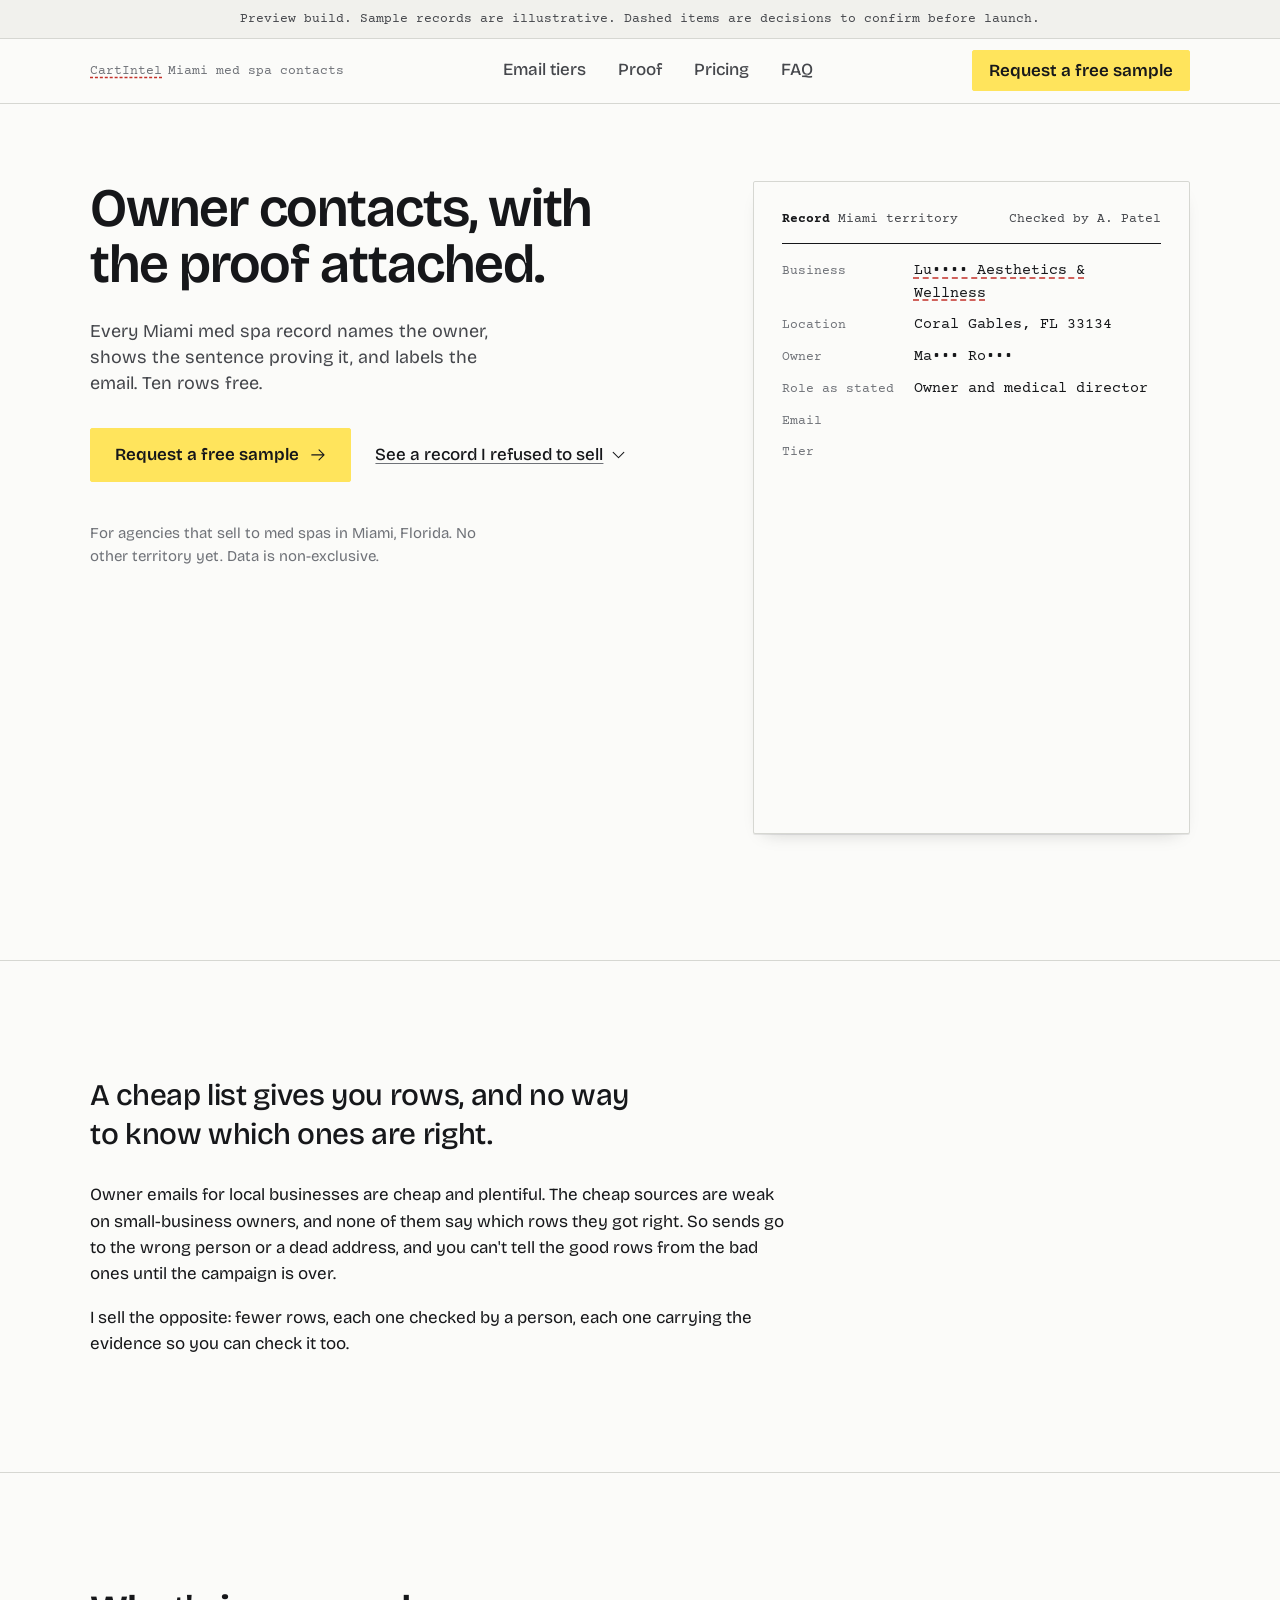
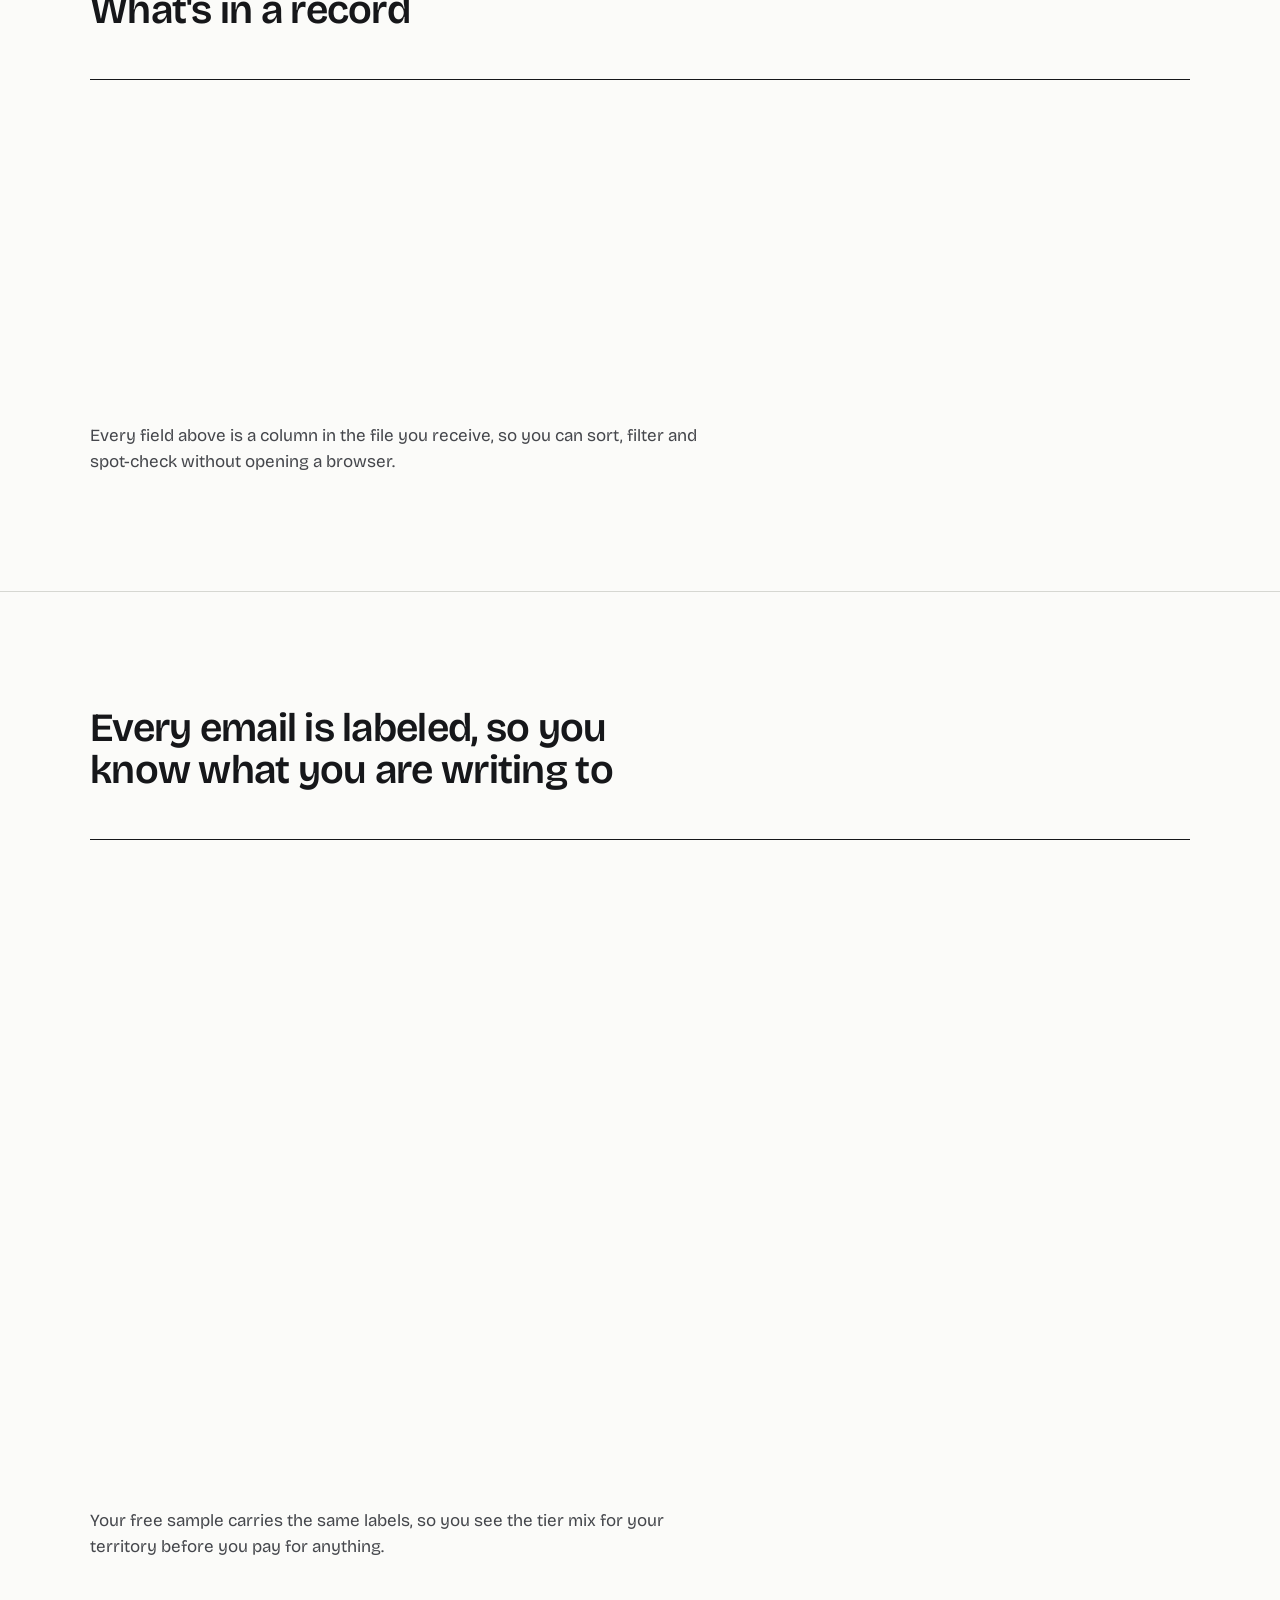
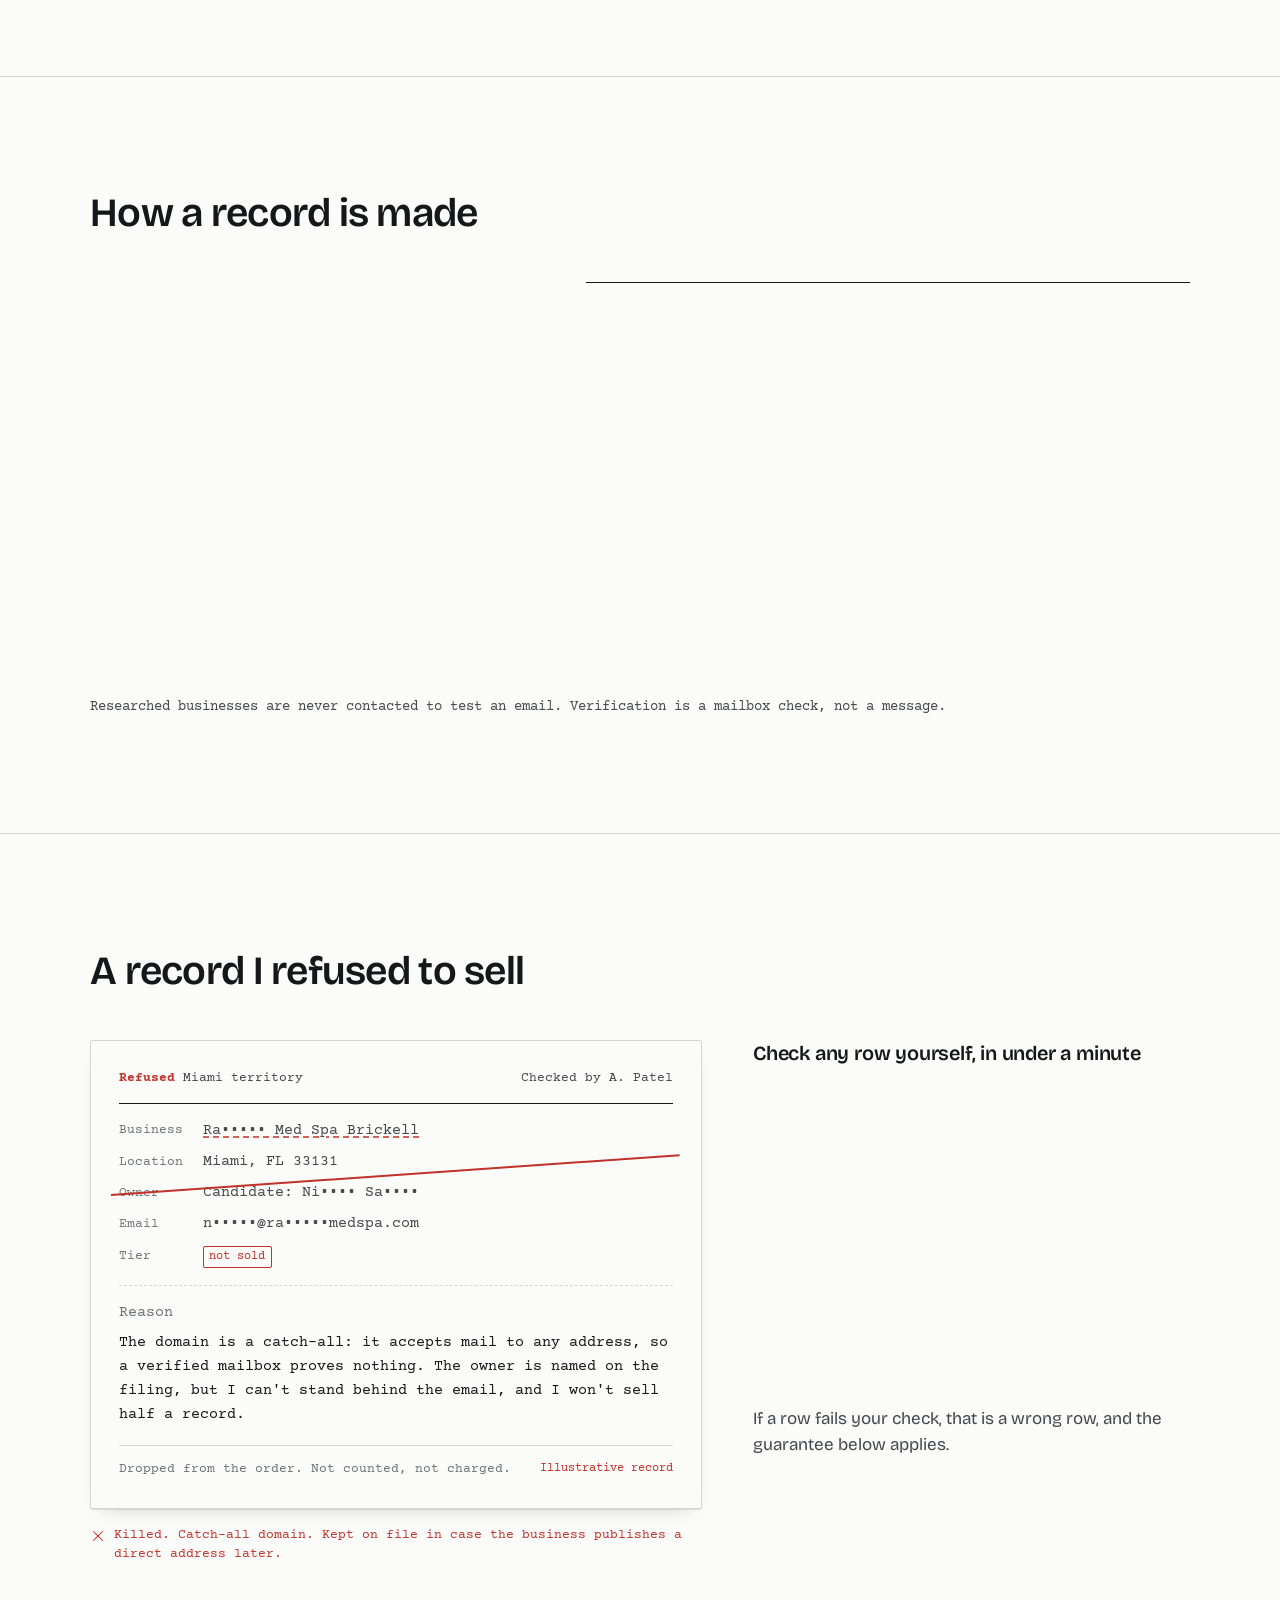
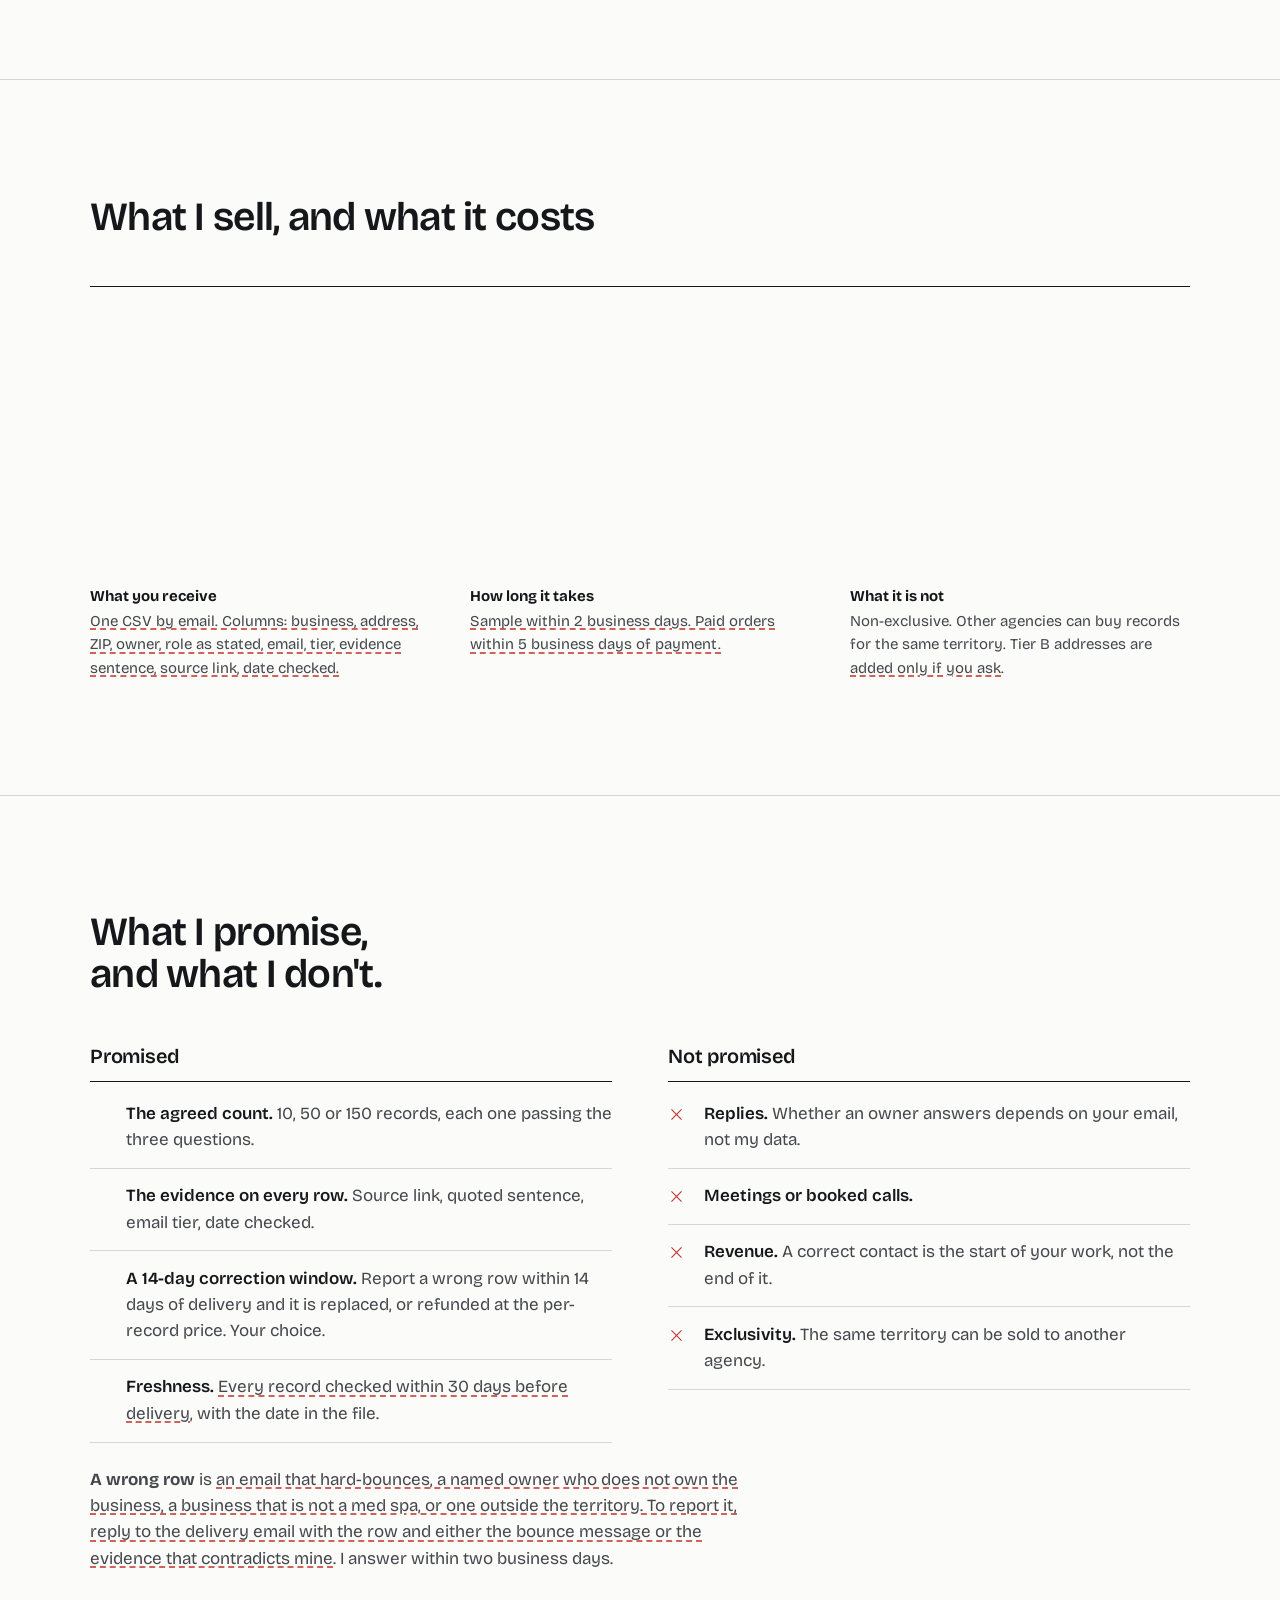
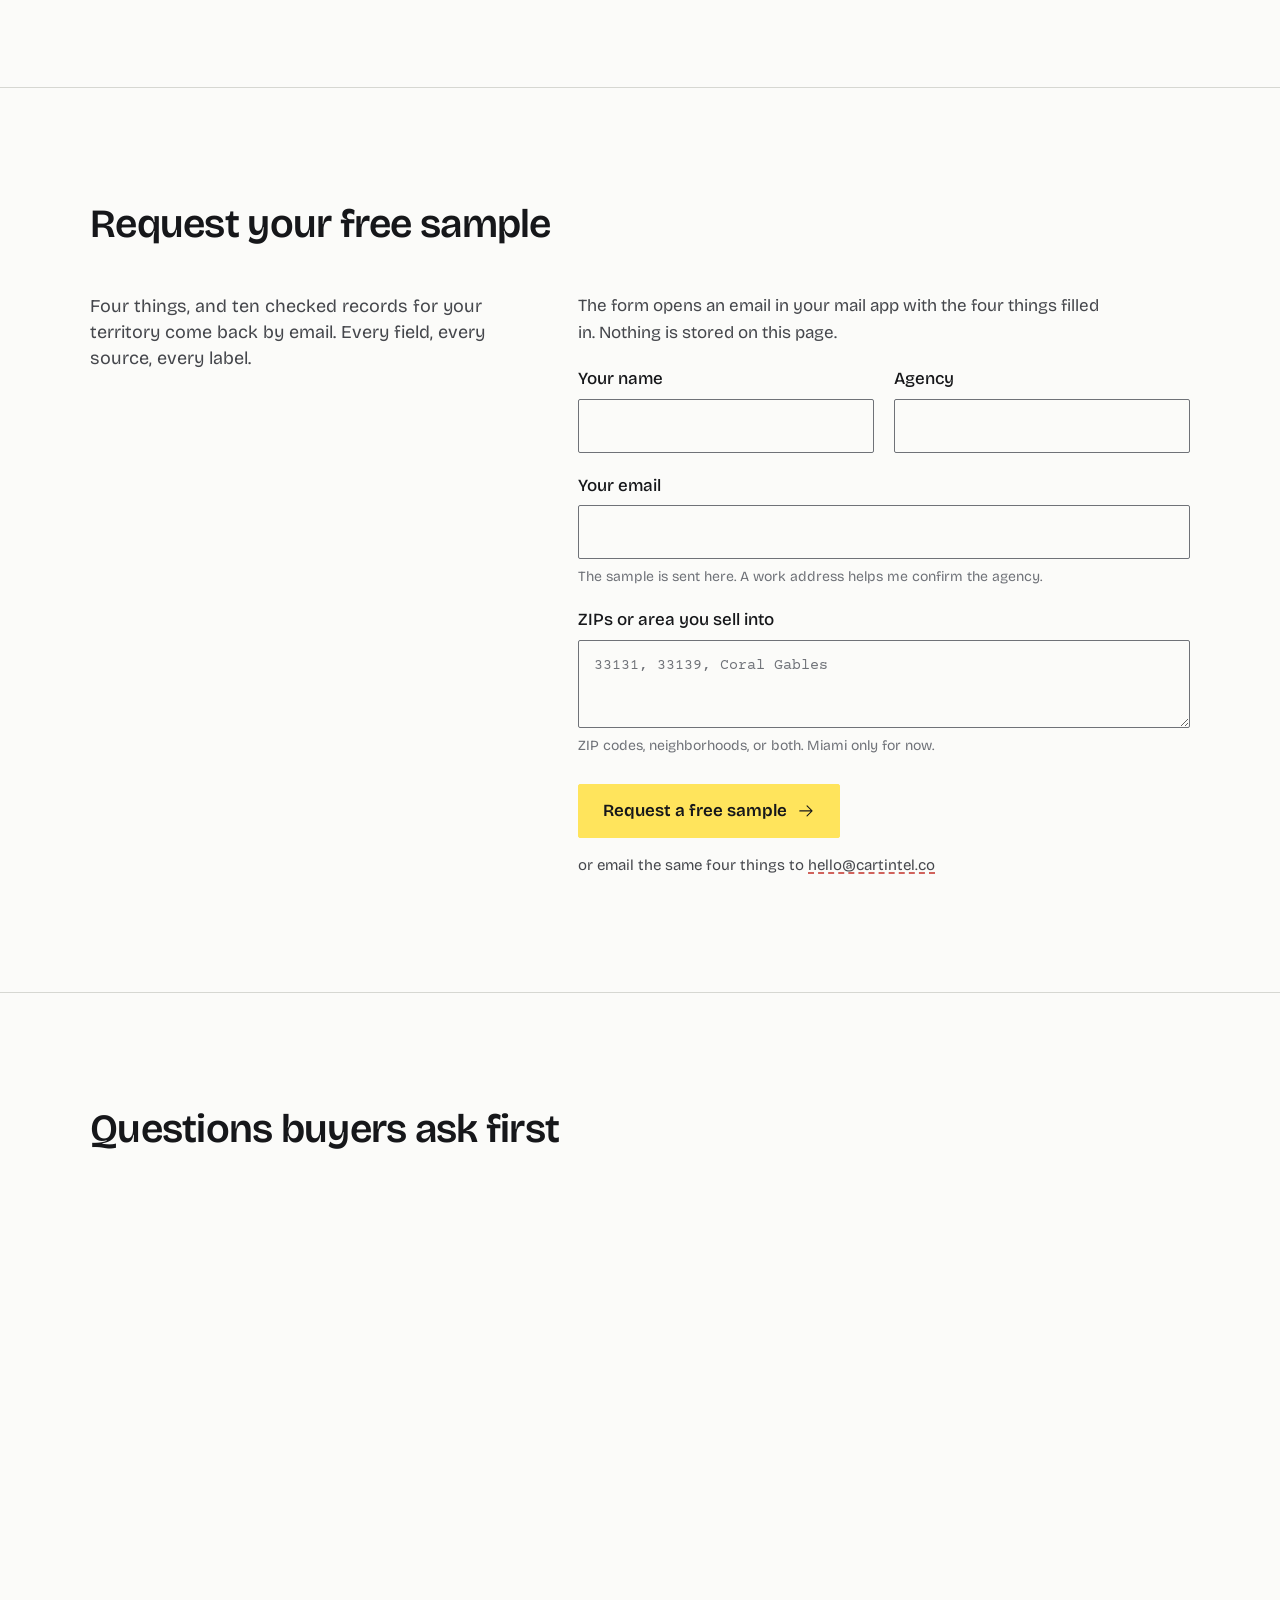
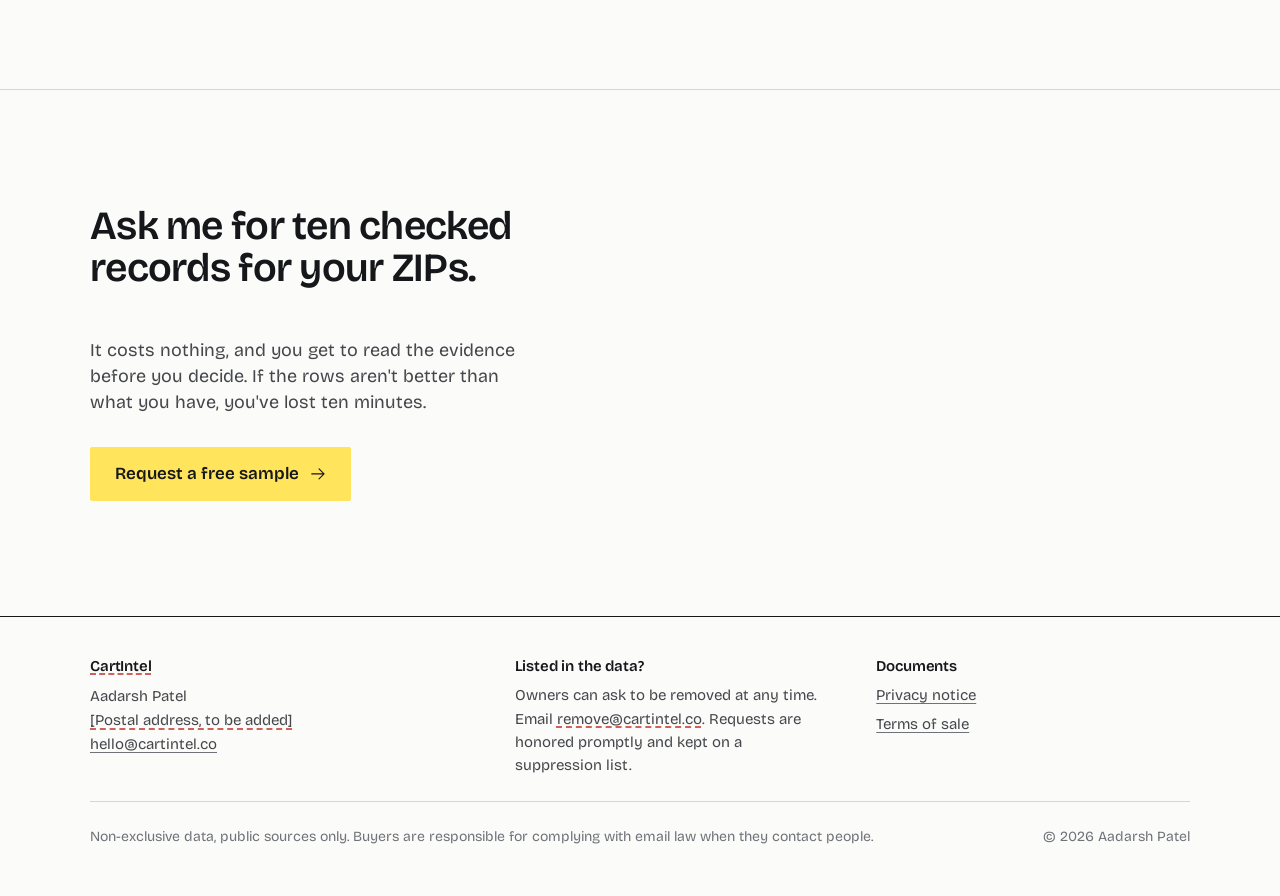
==== commit 7dddc729: "Fix the motion layer after review: no-JS path, sweep timing, a11y, nav - Every initially-hidden moti" ====
--- a/index.html
+++ b/index.html
@@ -4,6 +4,7 @@
   <meta charset="utf-8">
   <meta name="viewport" content="width=device-width, initial-scale=1">
   <title>CartIntel: owner-verified med spa contacts for Miami</title>
+  <script>document.documentElement.classList.add("js");</script>
   <meta name="description" content="Hand-checked owner contacts for Miami med spas. Every record names the owner, shows the sentence that proves it, and labels the email. Ten records free for your ZIPs.">
   <meta property="og:title" content="CartIntel: owner-verified med spa contacts for Miami">
   <meta property="og:description" content="Every record names the owner, shows the evidence, and labels the email. Ten records free for your ZIPs.">
@@ -75,7 +76,7 @@
       <p class="hero-note enter">For agencies that sell to med spas in Miami, Florida. No other territory yet. Data is non-exclusive.</p>
     </div>
 
-    <figure class="sheet-with-margin sweep reveal enter-sheet" id="record" data-typewriter aria-labelledby="record-title">
+    <figure class="sheet-with-margin reveal enter-sheet" id="record" data-typewriter aria-labelledby="record-title">
       <div class="sheet">
         <div class="sheet-head">
           <span id="record-title"><b>Record</b> Miami territory</span>
--- a/assets/css/site.css
+++ b/assets/css/site.css
@@ -177,8 +177,8 @@
   -webkit-box-decoration-break: clone; box-decoration-break: clone;
 }
 @media (prefers-reduced-motion: no-preference) {
-  .sweep .hi { background-size: 0% 100%; transition: background-size var(--t-slow) var(--ease-out) 120ms; }
-  .sweep.in-view .hi { background-size: 100% 100%; }
+  html.js .sweep .hi { background-size: 0% 100%; transition: background-size var(--t-slow) var(--ease-out) 120ms; }
+  html.js .sweep.in-view .hi { background-size: 100% 100%; }
 }
 
 /* Killed passage: red pencil strike that draws once. */
@@ -188,8 +188,8 @@
   height: 2px; background: var(--pencil); transform: rotate(-1.2deg); transform-origin: left center;
 }
 @media (prefers-reduced-motion: no-preference) {
-  .sweep .kill::after { transform: scaleX(0) rotate(-1.2deg); transition: transform var(--t-slow) var(--ease-out) 200ms; }
-  .sweep.in-view .kill::after { transform: scaleX(1) rotate(-1.2deg); }
+  html.js .sweep .kill::after { transform: scaleX(0) rotate(-1.2deg); transition: transform var(--t-slow) var(--ease-out) 200ms; }
+  html.js .sweep.in-view .kill::after { transform: scaleX(1) rotate(-1.2deg); }
 }
 
 /* ---------- Layout ---------- */
@@ -442,8 +442,8 @@
 
 /* ---------- Reveal ---------- */
 @media (prefers-reduced-motion: no-preference) {
-  .reveal { opacity: 0; transform: translateY(14px); transition: opacity 700ms var(--ease-out), transform 700ms var(--ease-out); }
-  .reveal.in-view { opacity: 1; transform: none; }
+  html.js .reveal { opacity: 0; transform: translateY(14px); transition: opacity 700ms var(--ease-out), transform 700ms var(--ease-out); }
+  html.js .reveal.in-view { opacity: 1; transform: none; }
 }
 @media (prefers-reduced-motion: reduce) {
   html { scroll-behavior: auto; }
@@ -479,8 +479,8 @@
   background: var(--pencil); transform: rotate(-4deg); transform-origin: left center; pointer-events: none;
 }
 @media (prefers-reduced-motion: no-preference) {
-  .refused.sweep .sheet dl::after { transform: scaleX(0) rotate(-4deg); transition: transform var(--t-slow) var(--ease-out) 200ms; }
-  .refused.sweep.in-view .sheet dl::after { transform: scaleX(1) rotate(-4deg); }
+  html.js .refused.sweep .sheet dl::after { transform: scaleX(0) rotate(-4deg); transition: transform var(--t-slow) var(--ease-out) 200ms; }
+  html.js .refused.sweep.in-view .sheet dl::after { transform: scaleX(1) rotate(-4deg); }
 }
 .section-note { margin-top: 1.5rem; max-width: 56ch; color: var(--ink-2); text-wrap: pretty; }
 .howto-wrap { margin-top: 1rem; }
@@ -503,21 +503,23 @@
 }
 
 /* Typewriter: fields are typed in, the caret is a block of ink. */
-[data-typewriter] dd.typing::after { content: ""; display: inline-block; width: 0.55em; height: 1em; background: var(--ink); vertical-align: -0.15em; margin-left: 1px; animation: caret 900ms steps(2, jump-none) infinite; }
+[data-typewriter] .typing::after { content: ""; display: inline-block; width: 0.55em; height: 1em; background: var(--ink); vertical-align: -0.15em; margin-left: 1px; animation: caret 900ms steps(2, jump-none) infinite; }
 @keyframes caret { 50% { opacity: 0; } }
 @media (prefers-reduced-motion: no-preference) {
-  [data-typewriter] .evidence, [data-typewriter] .sheet-foot { opacity: 0; transition: opacity 500ms var(--ease-out); }
-  [data-typewriter].typed .evidence, [data-typewriter].typed .sheet-foot { opacity: 1; }
-  [data-typewriter] .sweep .hi, [data-typewriter] .hi { transition-delay: 380ms; }
-  [data-typewriter] .margin-note { opacity: 0; transform: translateX(-6px); transition: opacity 500ms var(--ease-out) 900ms, transform 500ms var(--ease-out) 900ms; }
-  [data-typewriter].typed .margin-note { opacity: 1; transform: none; }
+  html.js [data-typewriter] .evidence, html.js [data-typewriter] .sheet-foot { opacity: 0; transition: opacity 500ms var(--ease-out); }
+  html.js [data-typewriter].typed .evidence, html.js [data-typewriter].typed .sheet-foot { opacity: 1; }
+  /* The sweep is keyed to the end of typing, so it is seen. */
+  html.js [data-typewriter] .hi { background-size: 0% 100%; transition: background-size var(--t-slow) var(--ease-out) 380ms; }
+  html.js [data-typewriter].typed .hi { background-size: 100% 100%; }
+  html.js [data-typewriter] .margin-note { opacity: 0; transform: translateX(-6px); transition: opacity 500ms var(--ease-out) 900ms, transform 500ms var(--ease-out) 900ms; }
+  html.js [data-typewriter].typed .margin-note { opacity: 1; transform: none; }
 }
 
 /* Drawn check marks: stroke-dasharray is inherited, so the <use>d path draws itself. */
-svg.draw { stroke-dasharray: 26; stroke-dashoffset: 26; }
+html.js svg.draw { stroke-dasharray: 26; stroke-dashoffset: 26; }
 .in-view svg.draw, .typed svg.draw, .is-sent svg.draw { stroke-dashoffset: 0; }
 @media (prefers-reduced-motion: no-preference) {
-  svg.draw { transition: stroke-dashoffset 520ms var(--ease-out); transition-delay: calc(var(--i, 0) * 260ms + 220ms); }
+  html.js svg.draw { transition: stroke-dashoffset 520ms var(--ease-out); transition-delay: calc(var(--i, 0) * 260ms + 220ms); }
   [data-typewriter] .margin-note svg.draw { transition-delay: 1150ms; }
 }
 @media (prefers-reduced-motion: reduce) { svg.draw { stroke-dashoffset: 0; } }
@@ -531,16 +533,17 @@
 .tier:nth-child(4), .promise li:nth-child(4), .fields > div:nth-child(4), .faq details:nth-child(4) { --i: 3; }
 .fields > div:nth-child(5), .faq details:nth-child(5) { --i: 4; }
 .fields > div:nth-child(6), .faq details:nth-child(6) { --i: 5; }
-@media (prefers-reduced-motion: no-preference) {
-  .reveal .tier, .reveal .checklist li, .reveal .promise li, .reveal .price, .reveal .fields > div, .reveal.fields > div, .reveal .ask-list li, .reveal .moves > div, .reveal .howto li, .reveal details {
+.faq details:nth-child(n+7) { --i: 5; }
+@media (prefers-reduced-motion: no-preference) {
+  html.js .reveal .tier, html.js .reveal .checklist li, html.js .reveal .promise li, html.js .reveal .price, html.js .reveal .fields > div, html.js .reveal.fields > div, html.js .reveal .ask-list li, html.js .reveal .moves > div, html.js .reveal .howto li, html.js .reveal details {
     opacity: 0; transform: translateY(10px);
     transition: opacity 620ms var(--ease-out), transform 620ms var(--ease-out);
     transition-delay: calc(var(--i, 0) * 70ms + 80ms);
   }
   .reveal.in-view .tier, .reveal.in-view .checklist li, .reveal.in-view .promise li, .reveal.in-view .price, .reveal.in-view .fields > div, .reveal.fields.in-view > div, .reveal.in-view .ask-list li, .reveal.in-view .moves > div, .reveal.in-view .howto li, .reveal.in-view details { opacity: 1; transform: none; }
   /* Headings come into focus rather than sliding. Blur is bounded to the heading box. */
-  .section > .wrap > h2, .statement { opacity: 0; filter: blur(6px); transform: translateY(6px); transition: opacity 700ms var(--ease-out), filter 700ms var(--ease-out), transform 700ms var(--ease-out); }
-  .section > .wrap > h2.in-view, .statement.in-view, .in-view .statement { opacity: 1; filter: blur(0); transform: none; }
+  html.js .section > .wrap > h2, html.js .statement { opacity: 0; transform: translateY(14px); transition: opacity 700ms var(--ease-out), transform 700ms var(--ease-out); }
+  html.js .section > .wrap > h2.in-view, html.js .statement.in-view, html.js .in-view .statement { opacity: 1; transform: none; }
 }
 
 /* Highlighter hover on primary buttons: ink fills from the left, like a pen stroke. */
@@ -555,8 +558,10 @@
 .btn.is-sent { background-color: var(--ink); background-size: 100% 100%; color: var(--paper); border-color: var(--ink); }
 
 /* Nav condenses once the page has scrolled. */
-.nav { transition: box-shadow 260ms var(--ease-out), border-color 260ms var(--ease-out); }
-.nav.scrolled { box-shadow: 0 10px 24px -18px rgb(22 23 26 / 0.35); }
+.nav .wrap { transition: height 260ms var(--ease-out); }
+.nav .btn { transition: padding 260ms var(--ease-out), background-size 320ms var(--ease-out), color 200ms var(--ease-out), transform var(--t-fast) var(--ease-out), border-color 200ms var(--ease-out); }
+.nav.scrolled .wrap { height: 54px; }
+.nav.scrolled .btn { padding: 0.55rem 0.85rem; }
 .nav-sentinel { position: absolute; top: 0; left: 0; width: 1px; height: 12px; pointer-events: none; }
 
 /* FAQ answers unfold. */
@@ -577,3 +582,6 @@
 .ask .form { border-top: none; padding-top: 0; }
 @media (max-width: 899px) { .ask .form { border-top: 1px solid var(--rule-strong); padding-top: 1.5rem; } }
 .hero h1.enter { --d: 0; } .hero .lede.enter { --d: 1; } .hero-actions.enter { --d: 2; } .hero-note.enter { --d: 3; }
+
+/* Typewriter: the real text stays in the accessibility tree; typing happens in an aria-hidden twin. */
+[data-typewriter] .dd-src.visually-hidden { position: absolute; }
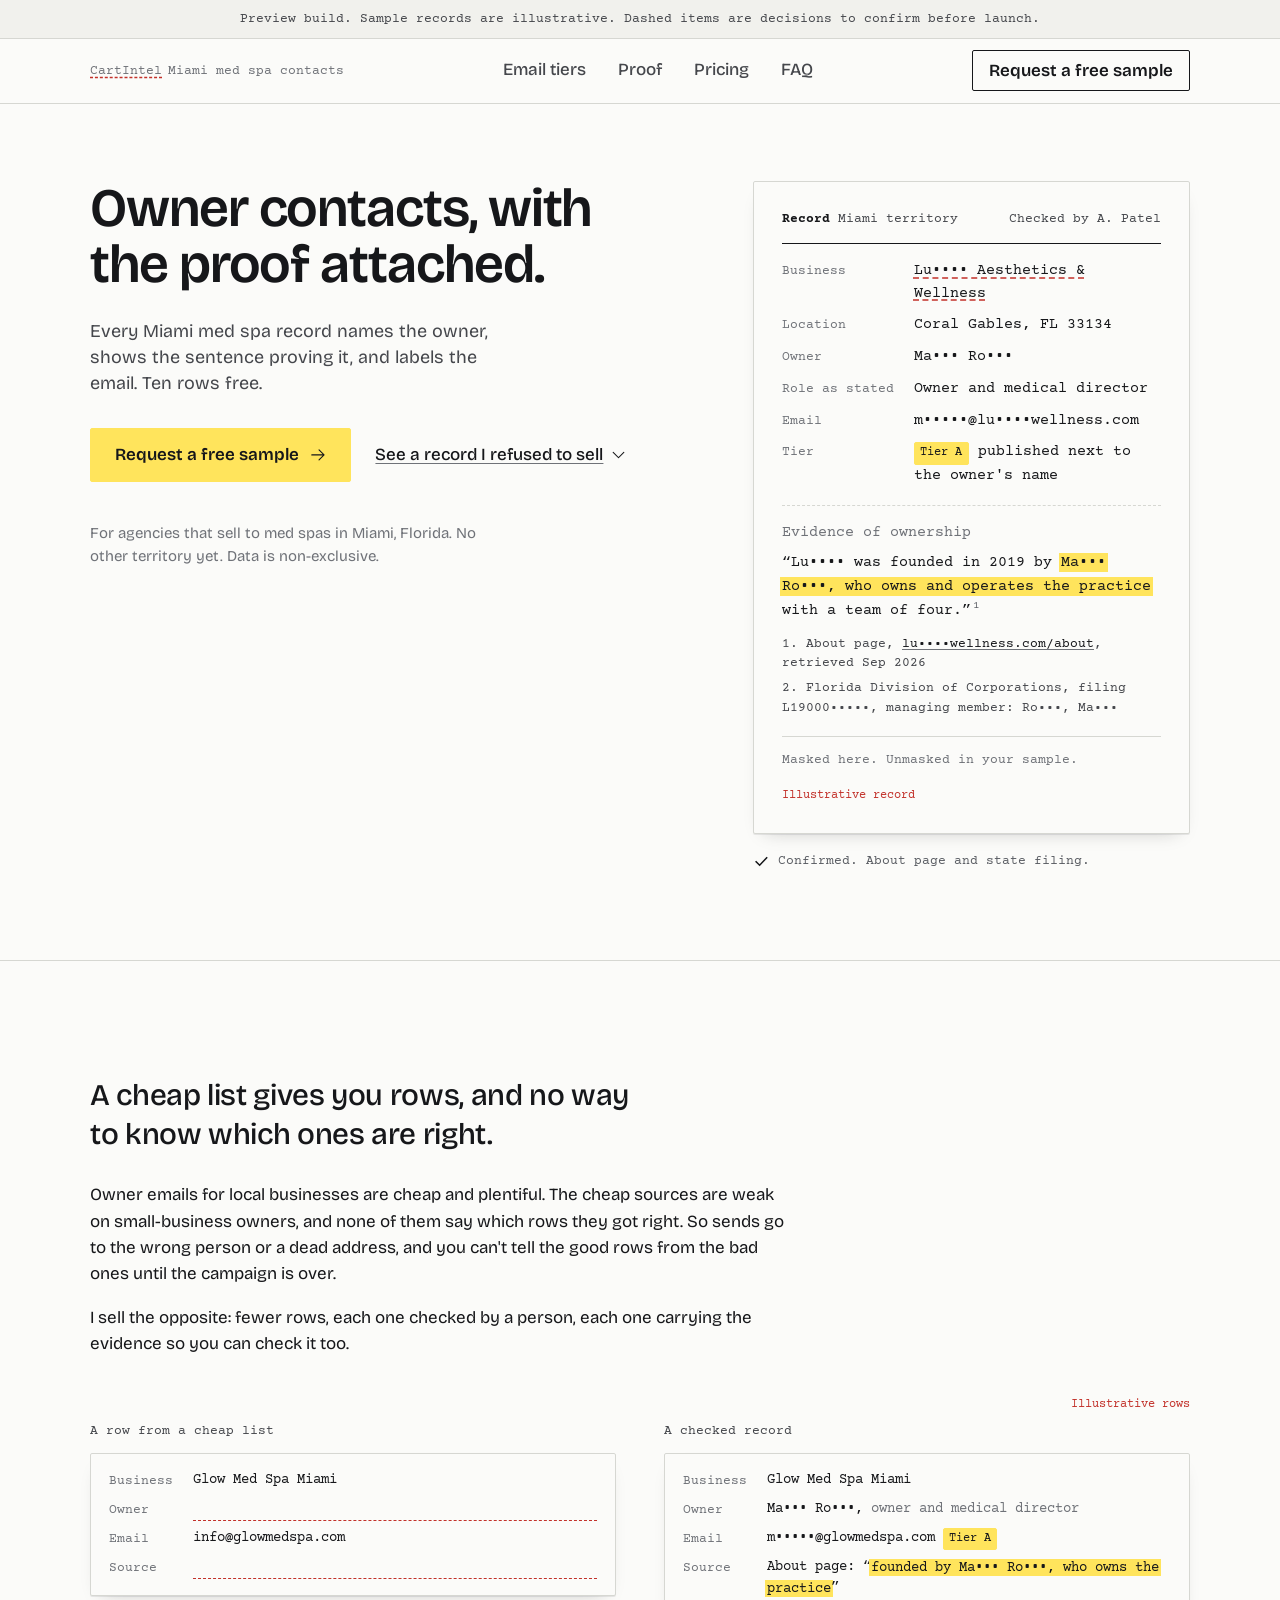
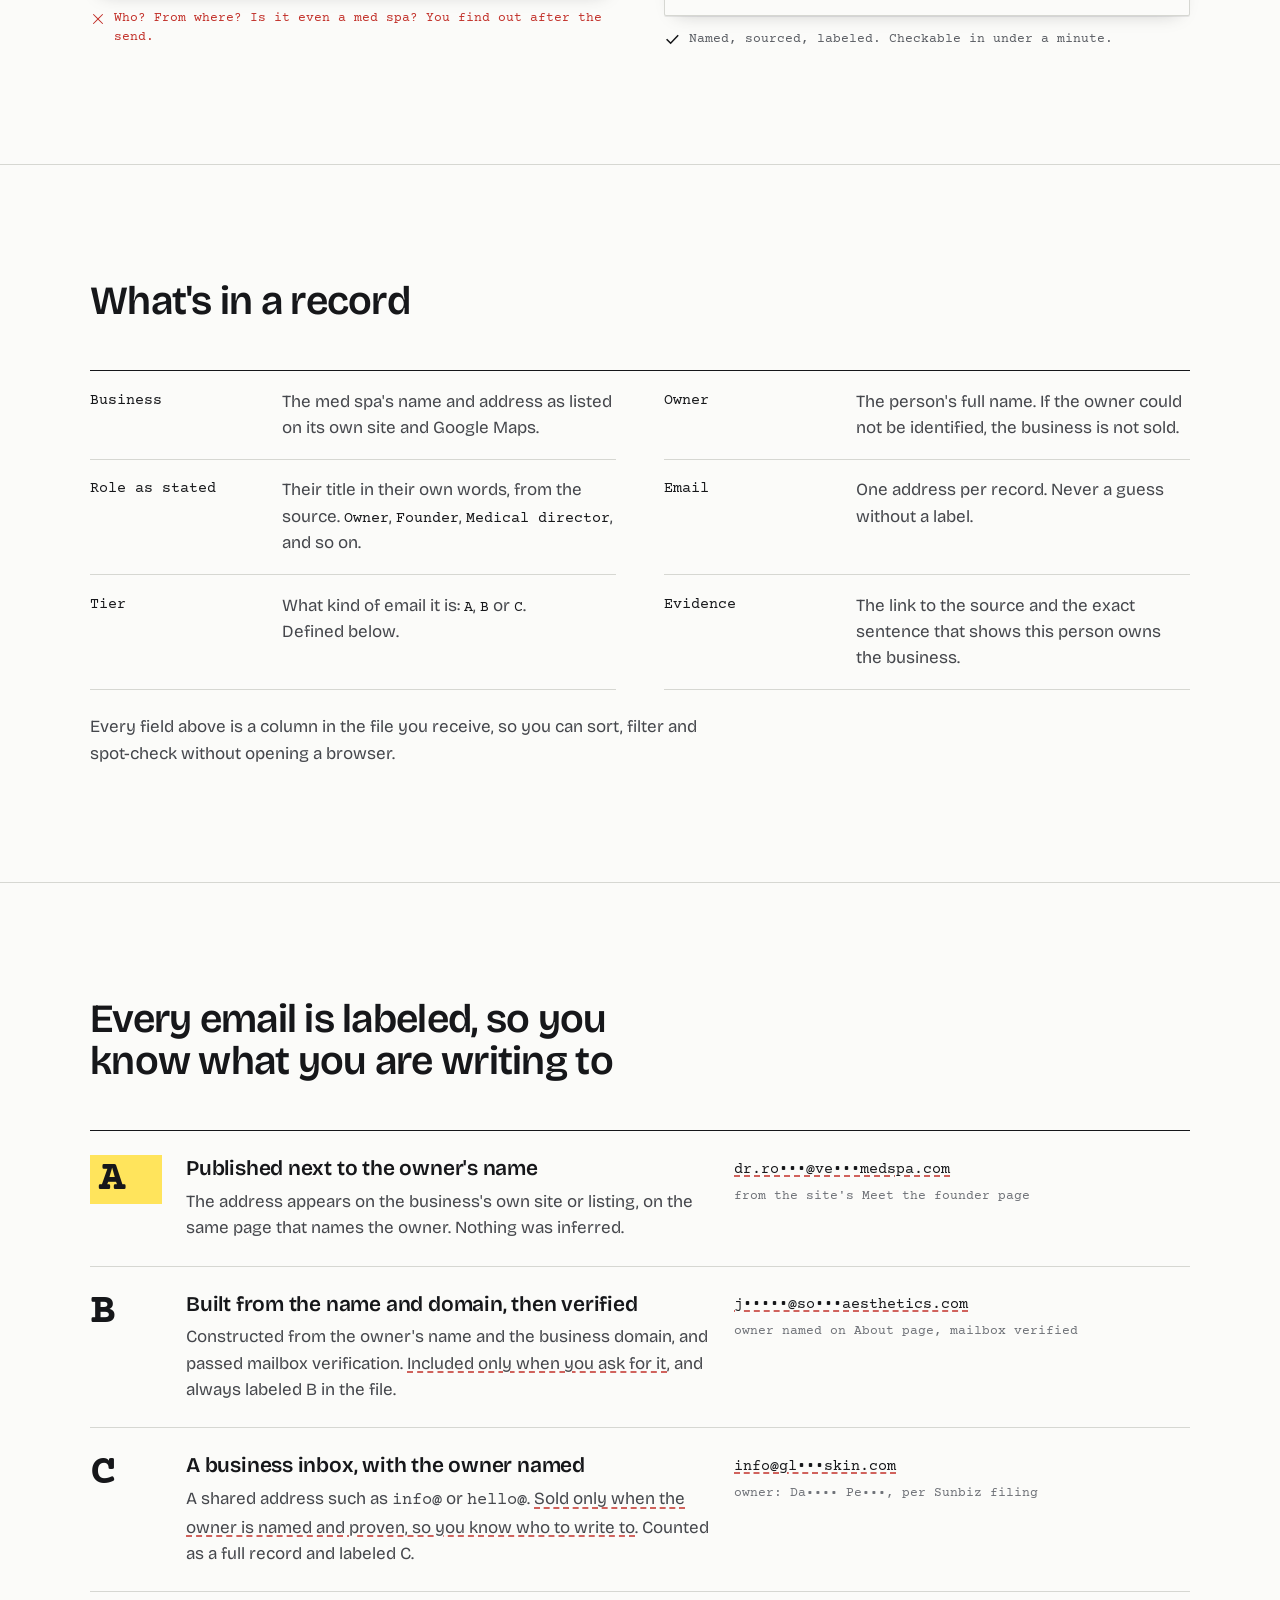
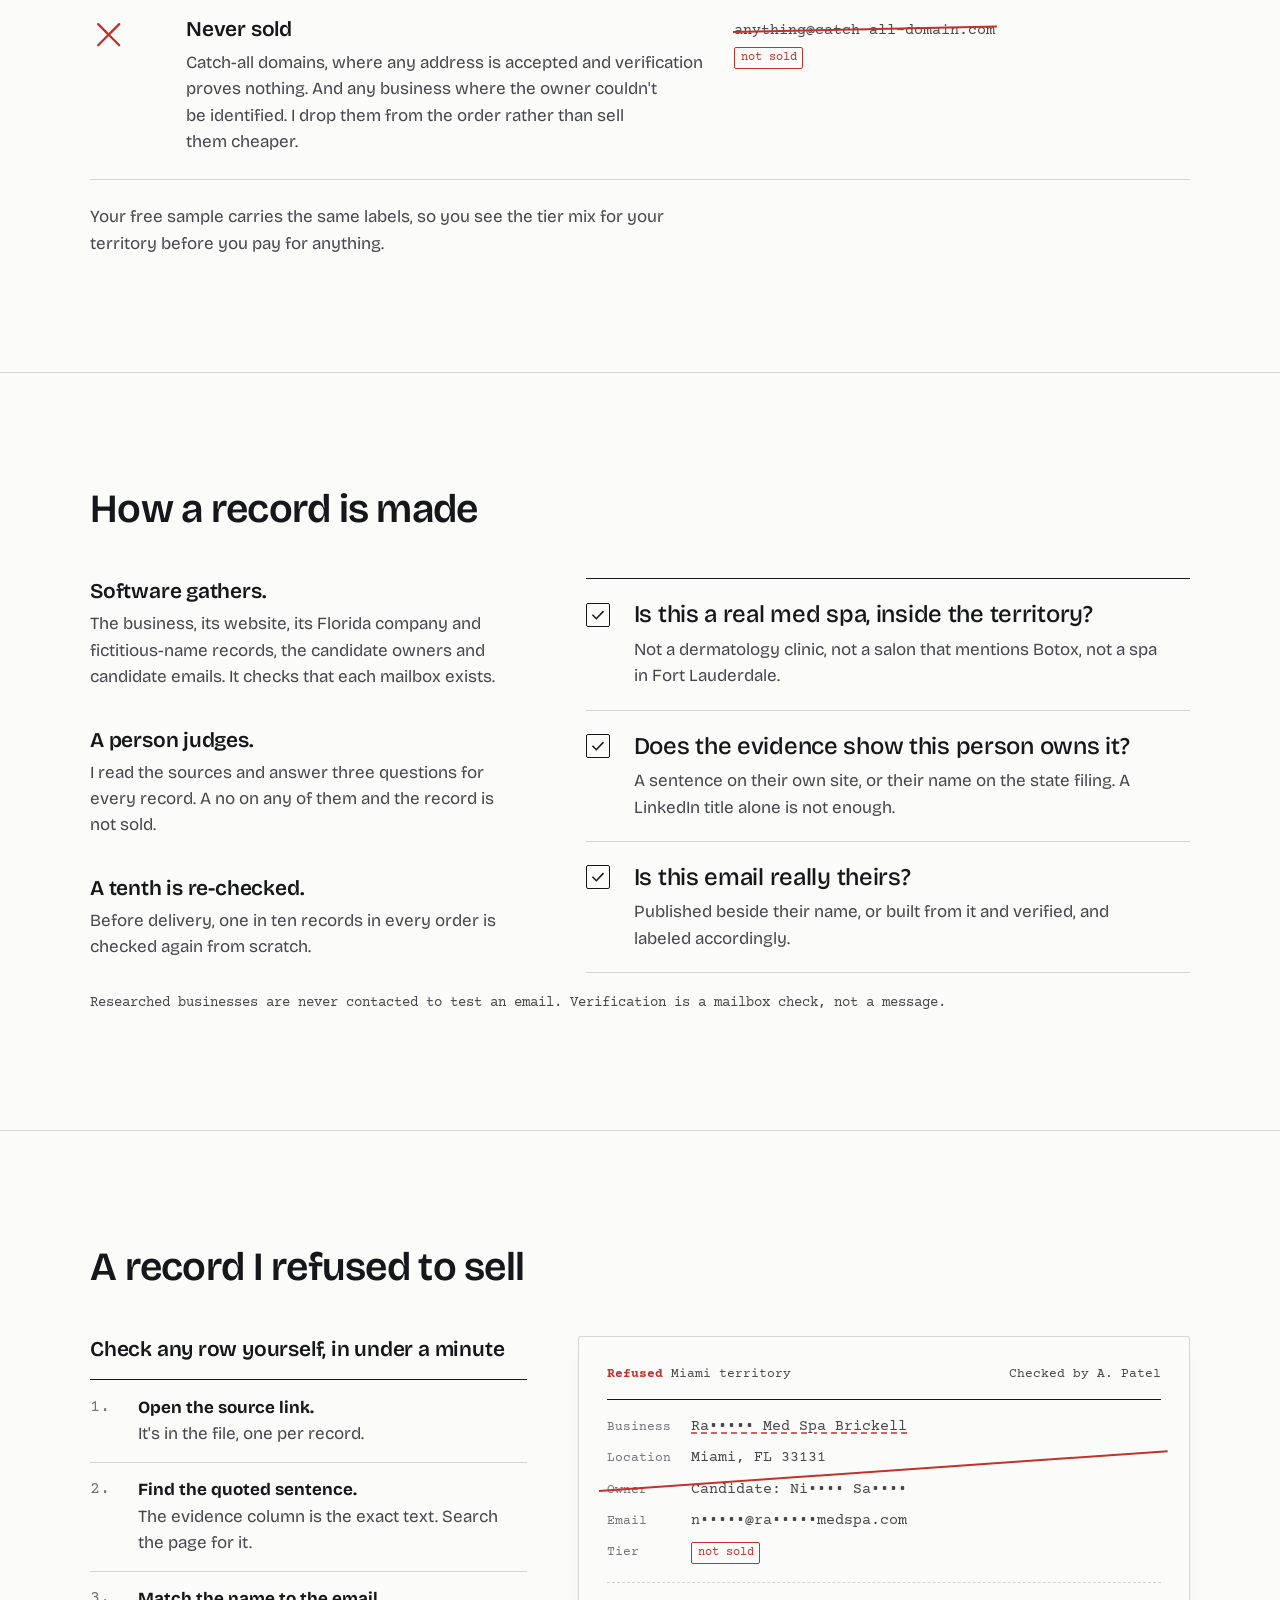
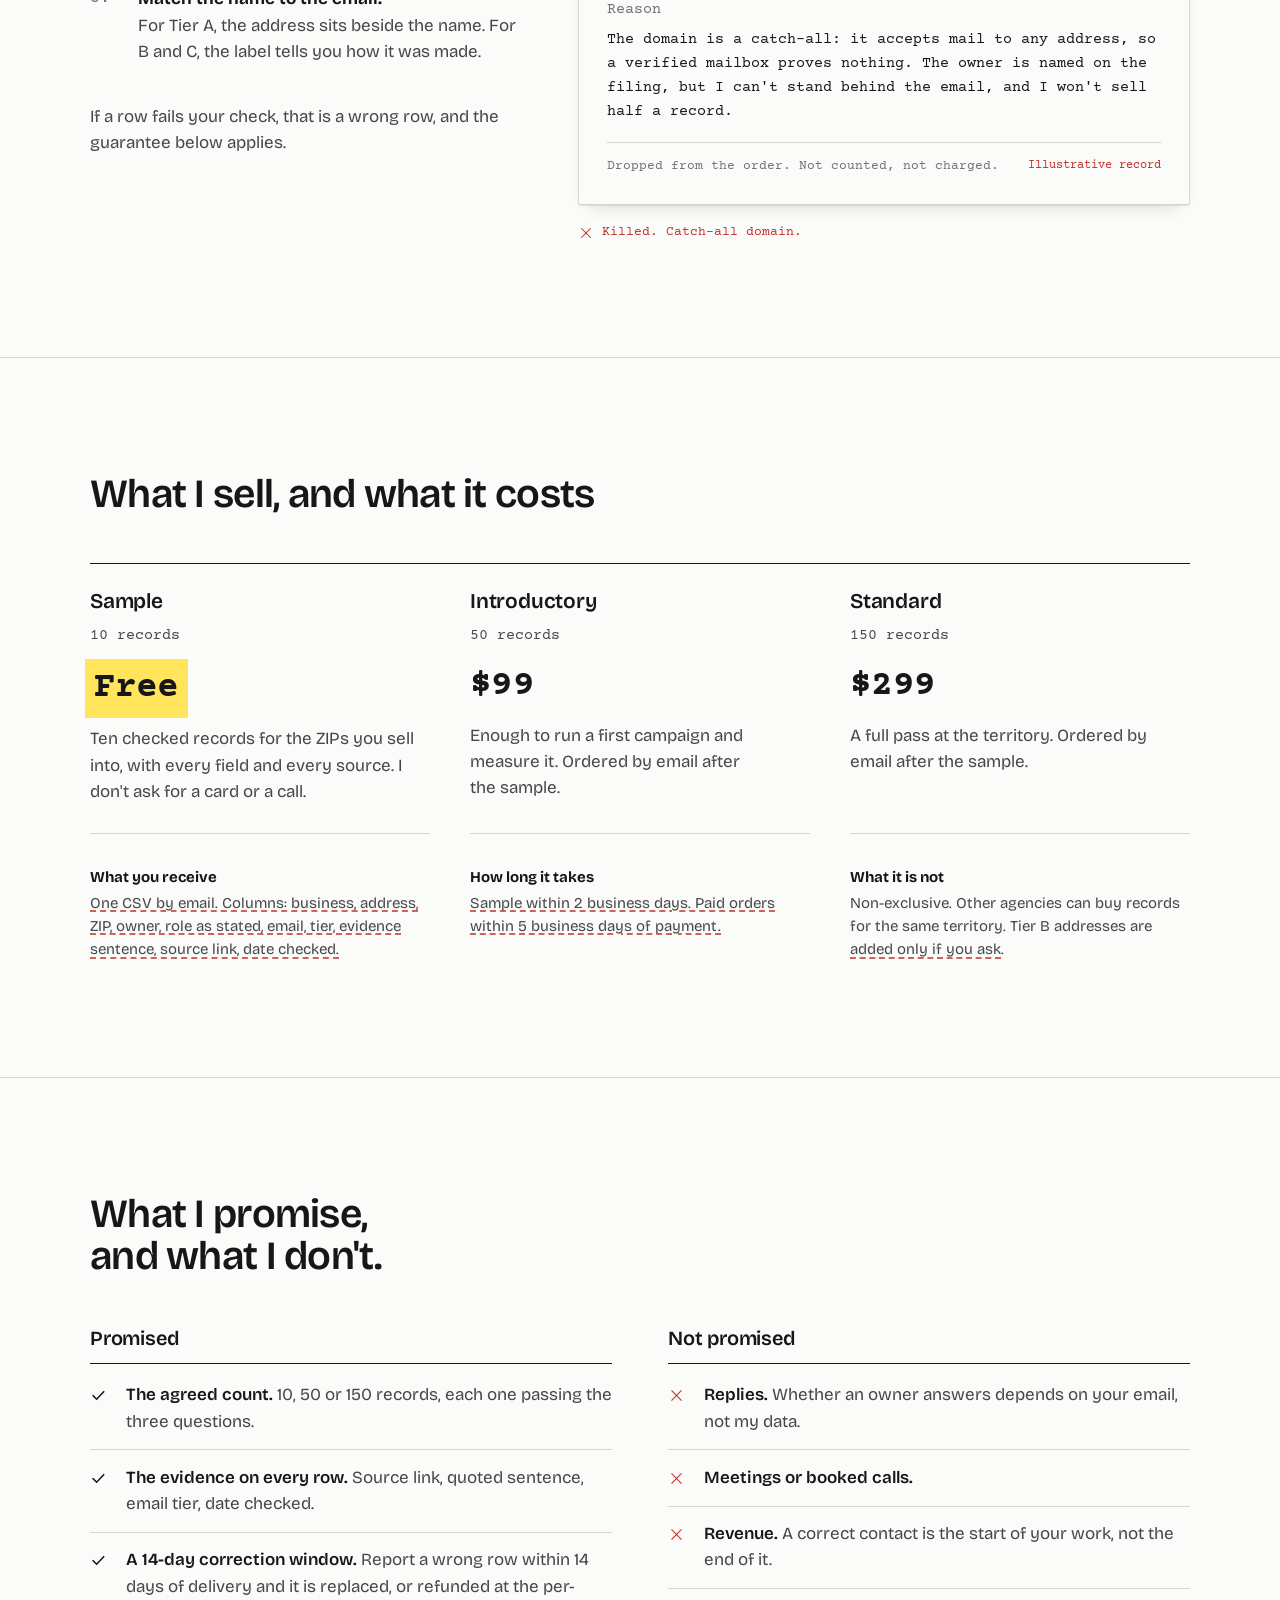
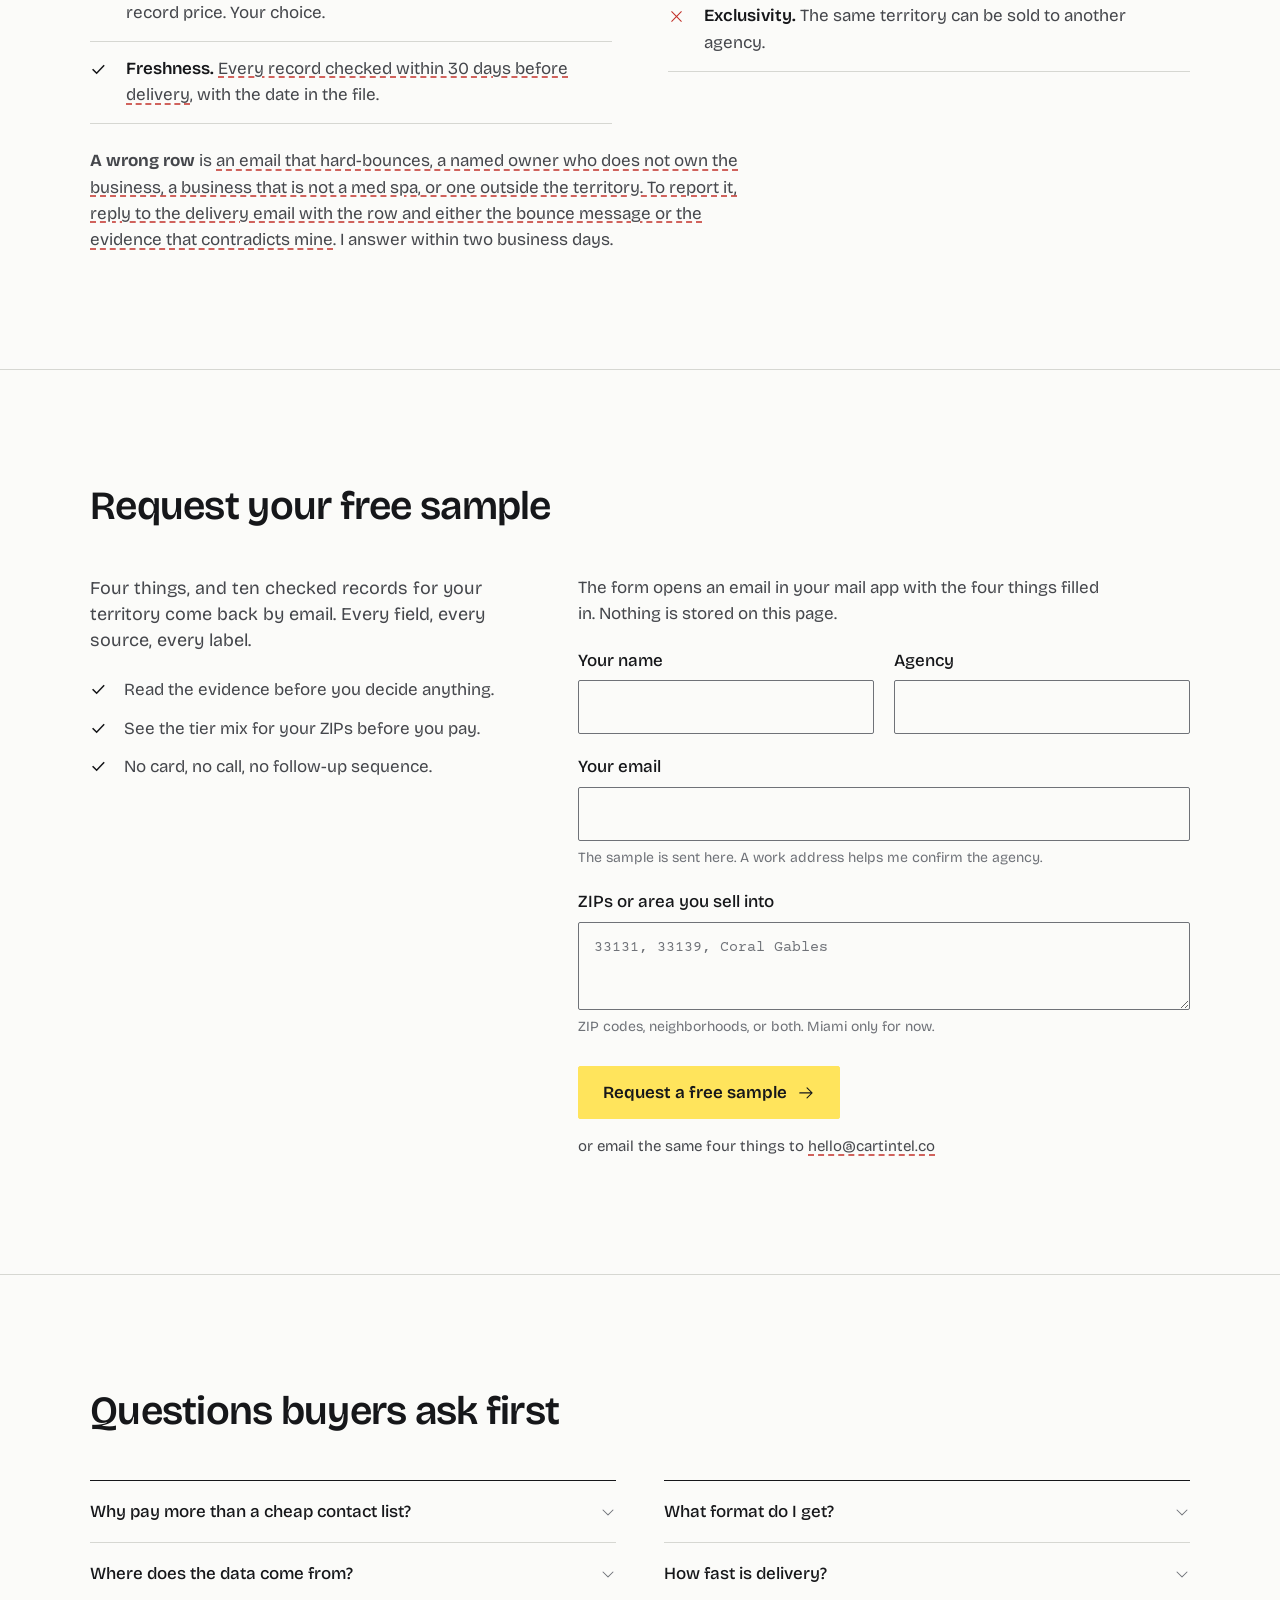
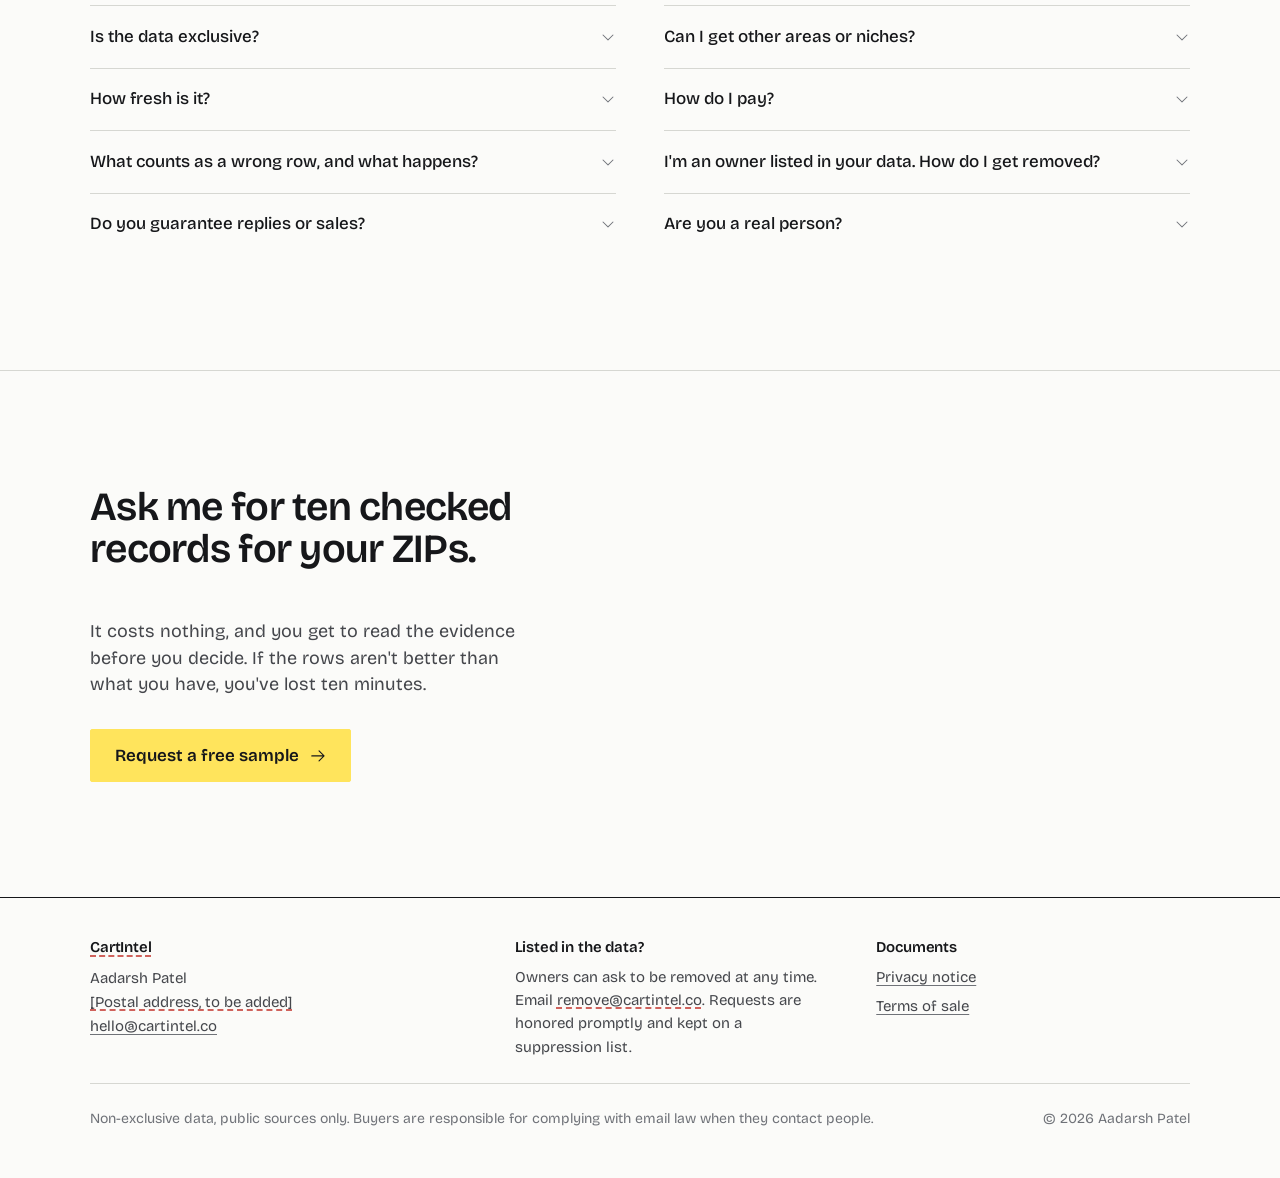
==== commit d7d1eda6: "Design pass: faster typing, comparison block, refused mirror, nav state, hierarchy, mobile ledger, c" ====
--- a/index.html
+++ b/index.html
@@ -57,7 +57,7 @@
       <a href="#pricing">Pricing</a>
       <a href="#faq">FAQ</a>
     </nav>
-    <a class="btn btn-primary" href="#sample">Request a free sample</a>
+    <a class="btn btn-nav" href="#sample">Request a free sample</a>
   </div>
 </header>
 
@@ -119,6 +119,33 @@
       <p>Owner emails for local businesses are cheap and plentiful. The cheap sources are weak on small-business owners, and none of them say which rows they got right. So sends go to the wrong person or a dead address, and you can't tell the good rows from the bad ones until the campaign is over.</p>
       <p>I sell the opposite: fewer rows, each one checked by a person, each one carrying the evidence so you can check it too.</p>
     </div>
+    <div class="compare sweep reveal" role="group" aria-label="A row from a cheap list beside a checked record">
+      <figure class="compare-item">
+        <figcaption class="compare-label">A row from a cheap list</figcaption>
+        <div class="sheet sheet-sm">
+          <dl>
+            <dt>Business</dt><dd>Glow Med Spa Miami</dd>
+            <dt>Owner</dt><dd class="blank">&nbsp;</dd>
+            <dt>Email</dt><dd>info@glowmedspa.com</dd>
+            <dt>Source</dt><dd class="blank">&nbsp;</dd>
+          </dl>
+        </div>
+        <p class="margin-note killed"><svg class="i" aria-hidden="true"><use href="#i-x"/></svg><span>Who? From where? Is it even a med spa? You find out after the send.</span></p>
+      </figure>
+      <figure class="compare-item">
+        <figcaption class="compare-label">A checked record</figcaption>
+        <div class="sheet sheet-sm">
+          <dl>
+            <dt>Business</dt><dd>Glow Med Spa Miami</dd>
+            <dt>Owner</dt><dd>Ma&#8226;&#8226;&#8226; Ro&#8226;&#8226;&#8226;, <span class="faint">owner and medical director</span></dd>
+            <dt>Email</dt><dd>m&#8226;&#8226;&#8226;&#8226;&#8226;@glowmedspa.com <span class="tag tag-a">Tier A</span></dd>
+            <dt>Source</dt><dd>About page: &ldquo;<span class="hi">founded by Ma&#8226;&#8226;&#8226; Ro&#8226;&#8226;&#8226;, who owns the practice</span>&rdquo;</dd>
+          </dl>
+        </div>
+        <p class="margin-note confirmed"><svg class="i draw" aria-hidden="true"><use href="#i-check-draw"/></svg><span>Named, sourced, labeled. Checkable in under a minute.</span></p>
+      </figure>
+      <p class="synthetic-label compare-note">Illustrative rows</p>
+    </div>
   </div>
 </section>
 
@@ -213,8 +240,17 @@
 <section class="section" id="refused">
   <div class="wrap">
     <h2>A record I refused to sell</h2>
-    <div class="grid grid-7-5">
-      <figure class="refused sweep reveal" aria-label="Refused record">
+    <div class="grid grid-5-7 refused-grid">
+      <div class="reveal howto-col">
+        <h3>Check any row yourself, in under a minute</h3>
+        <ol class="howto howto-wrap">
+          <li><div><b>Open the source link.</b><span>It's in the file, one per record.</span></div></li>
+          <li><div><b>Find the quoted sentence.</b><span>The evidence column is the exact text. Search the page for it.</span></div></li>
+          <li><div><b>Match the name to the email.</b><span>For Tier A, the address sits beside the name. For B and C, the label tells you how it was made.</span></div></li>
+        </ol>
+        <p class="section-note">If a row fails your check, that is a wrong row, and the guarantee below applies.</p>
+      </div>
+      <figure class="refused sheet-with-margin sweep reveal" aria-label="Refused record">
         <div class="sheet">
           <div class="sheet-head">
             <span><b>Refused</b> Miami territory</span>
@@ -238,18 +274,9 @@
         </div>
         <figcaption class="margin-note killed">
           <svg class="i" aria-hidden="true"><use href="#i-x"/></svg>
-          <span>Killed. Catch-all domain. Kept on file in case the business publishes a direct address later.</span>
+          <span>Killed. Catch-all domain.</span>
         </figcaption>
       </figure>
-      <div class="reveal">
-        <h3>Check any row yourself, in under a minute</h3>
-        <ol class="howto howto-wrap">
-          <li><div><b>Open the source link.</b><span>It's in the file, one per record.</span></div></li>
-          <li><div><b>Find the quoted sentence.</b><span>The evidence column is the exact text. Search the page for it.</span></div></li>
-          <li><div><b>Match the name to the email.</b><span>For Tier A, the address sits beside the name. For B and C, the label tells you how it was made.</span></div></li>
-        </ol>
-        <p class="section-note">If a row fails your check, that is a wrong row, and the guarantee below applies.</p>
-      </div>
     </div>
   </div>
 </section>
--- a/assets/css/site.css
+++ b/assets/css/site.css
@@ -442,7 +442,7 @@
 
 /* ---------- Reveal ---------- */
 @media (prefers-reduced-motion: no-preference) {
-  html.js .reveal { opacity: 0; transform: translateY(14px); transition: opacity 700ms var(--ease-out), transform 700ms var(--ease-out); }
+  html.js .reveal { opacity: 0; transform: translateY(12px); transition: opacity 480ms var(--ease-out), transform 480ms var(--ease-out); }
   html.js .reveal.in-view { opacity: 1; transform: none; }
 }
 @media (prefers-reduced-motion: reduce) {
@@ -517,9 +517,9 @@
 
 /* Drawn check marks: stroke-dasharray is inherited, so the <use>d path draws itself. */
 html.js svg.draw { stroke-dasharray: 26; stroke-dashoffset: 26; }
-.in-view svg.draw, .typed svg.draw, .is-sent svg.draw { stroke-dashoffset: 0; }
-@media (prefers-reduced-motion: no-preference) {
-  html.js svg.draw { transition: stroke-dashoffset 520ms var(--ease-out); transition-delay: calc(var(--i, 0) * 260ms + 220ms); }
+html.js .in-view svg.draw, html.js .typed svg.draw, html.js .is-sent svg.draw { stroke-dashoffset: 0; }
+@media (prefers-reduced-motion: no-preference) {
+  html.js svg.draw { transition: stroke-dashoffset 480ms var(--ease-out); transition-delay: calc(var(--i, 0) * 180ms + 160ms); }
   [data-typewriter] .margin-note svg.draw { transition-delay: 1150ms; }
 }
 @media (prefers-reduced-motion: reduce) { svg.draw { stroke-dashoffset: 0; } }
@@ -536,13 +536,13 @@
 .faq details:nth-child(n+7) { --i: 5; }
 @media (prefers-reduced-motion: no-preference) {
   html.js .reveal .tier, html.js .reveal .checklist li, html.js .reveal .promise li, html.js .reveal .price, html.js .reveal .fields > div, html.js .reveal.fields > div, html.js .reveal .ask-list li, html.js .reveal .moves > div, html.js .reveal .howto li, html.js .reveal details {
-    opacity: 0; transform: translateY(10px);
-    transition: opacity 620ms var(--ease-out), transform 620ms var(--ease-out);
-    transition-delay: calc(var(--i, 0) * 70ms + 80ms);
+    opacity: 0; transform: translateY(8px);
+    transition: opacity 420ms var(--ease-out), transform 420ms var(--ease-out);
+    transition-delay: calc(var(--i, 0) * 45ms + 40ms);
   }
-  .reveal.in-view .tier, .reveal.in-view .checklist li, .reveal.in-view .promise li, .reveal.in-view .price, .reveal.in-view .fields > div, .reveal.fields.in-view > div, .reveal.in-view .ask-list li, .reveal.in-view .moves > div, .reveal.in-view .howto li, .reveal.in-view details { opacity: 1; transform: none; }
+  html.js .reveal.in-view .tier, html.js .reveal.in-view .checklist li, html.js .reveal.in-view .promise li, html.js .reveal.in-view .price, html.js .reveal.in-view .fields > div, html.js .reveal.fields.in-view > div, html.js .reveal.in-view .ask-list li, html.js .reveal.in-view .moves > div, html.js .reveal.in-view .howto li, html.js .reveal.in-view details { opacity: 1; transform: none; }
   /* Headings come into focus rather than sliding. Blur is bounded to the heading box. */
-  html.js .section > .wrap > h2, html.js .statement { opacity: 0; transform: translateY(14px); transition: opacity 700ms var(--ease-out), transform 700ms var(--ease-out); }
+  html.js .section > .wrap > h2, html.js .statement { opacity: 0; transform: translateY(12px); transition: opacity 480ms var(--ease-out), transform 480ms var(--ease-out); }
   html.js .section > .wrap > h2.in-view, html.js .statement.in-view, html.js .in-view .statement { opacity: 1; transform: none; }
 }
 
@@ -585,3 +585,38 @@
 
 /* Typewriter: the real text stays in the accessibility tree; typing happens in an aria-hidden twin. */
 [data-typewriter] .dd-src.visually-hidden { position: absolute; }
+
+/* ---------- Pass 3: comparison, refused mirror, nav state, hierarchy, mobile ledger ---------- */
+.compare { margin-top: clamp(2.5rem, 5vw, 4rem); display: grid; gap: 2rem; position: relative; }
+@media (min-width: 900px) { .compare { grid-template-columns: 1fr 1fr; gap: 3rem; } }
+.compare-item { margin: 0; }
+.compare-label { font-family: var(--mono); font-size: 0.8125rem; color: var(--ink-2); margin-bottom: 0.75rem; }
+.sheet.sheet-sm { padding: 1rem 1.1rem; font-size: 0.875rem; }
+.sheet.sheet-sm dl { margin-top: 0; row-gap: 0.45rem; }
+.sheet dd.blank { border-bottom: 1px dashed var(--pencil); min-height: 1.2em; }
+.compare .margin-note { margin-top: 0.85rem; }
+.compare-note { position: absolute; right: 0; top: -1.6rem; margin: 0; }
+.refused-grid { align-items: start; }
+.howto-col h3 { font-size: 1.3125rem; }
+
+/* Nav button: outline while the hero's own button is on screen, highlighter once it has scrolled away. */
+.btn-nav { background: transparent; color: var(--ink); border-color: var(--ink); background-image: linear-gradient(var(--hi), var(--hi)); background-repeat: no-repeat; background-size: 0% 100%; background-position: left center; transition: background-size 320ms var(--ease-out), color 200ms var(--ease-out), border-color 200ms var(--ease-out), padding 260ms var(--ease-out), transform var(--t-fast) var(--ease-out); }
+.btn-nav:hover, .btn-nav:focus-visible { background-size: 100% 100%; color: var(--hi-ink); border-color: var(--hi); }
+.nav.past-hero .btn-nav { background-size: 100% 100%; color: var(--hi-ink); border-color: var(--hi); }
+.nav.past-hero .btn-nav:hover, .nav.past-hero .btn-nav:focus-visible { background-image: linear-gradient(var(--ink), var(--ink)); color: var(--paper); border-color: var(--ink); }
+@media (prefers-reduced-motion: reduce) { .btn-nav { background-size: 100% 100%; color: var(--hi-ink); border-color: var(--hi); } }
+
+/* Row hierarchy: a clearer step between a row's title and its body. */
+.tier h3, .price h3, .moves h3 { font-size: 1.3125rem; }
+.promise li b, .howto li b { font-size: 1.0625rem; }
+
+/* Mobile ledger: the tier letter sits above its text instead of eating a column. */
+@media (max-width: 599px) {
+  .tier { grid-template-columns: 1fr; gap: 0.5rem; }
+  .tier-letter { font-size: 1.75rem; justify-self: start; }
+  .tier .example { grid-column: 1; }
+  .sheet-head { font-size: 0.75rem; }
+}
+.copy-btn { margin-top: 0.75rem; display: inline-flex; align-items: center; gap: 0.5rem; padding: 0.55rem 0.8rem; border: 1px solid var(--ink); border-radius: 2px; background: transparent; color: var(--ink); font-size: 0.9375rem; font-weight: 500; }
+.copy-btn:hover { background: var(--paper-2); }
+.copy-btn .i { width: 1em; height: 1em; }
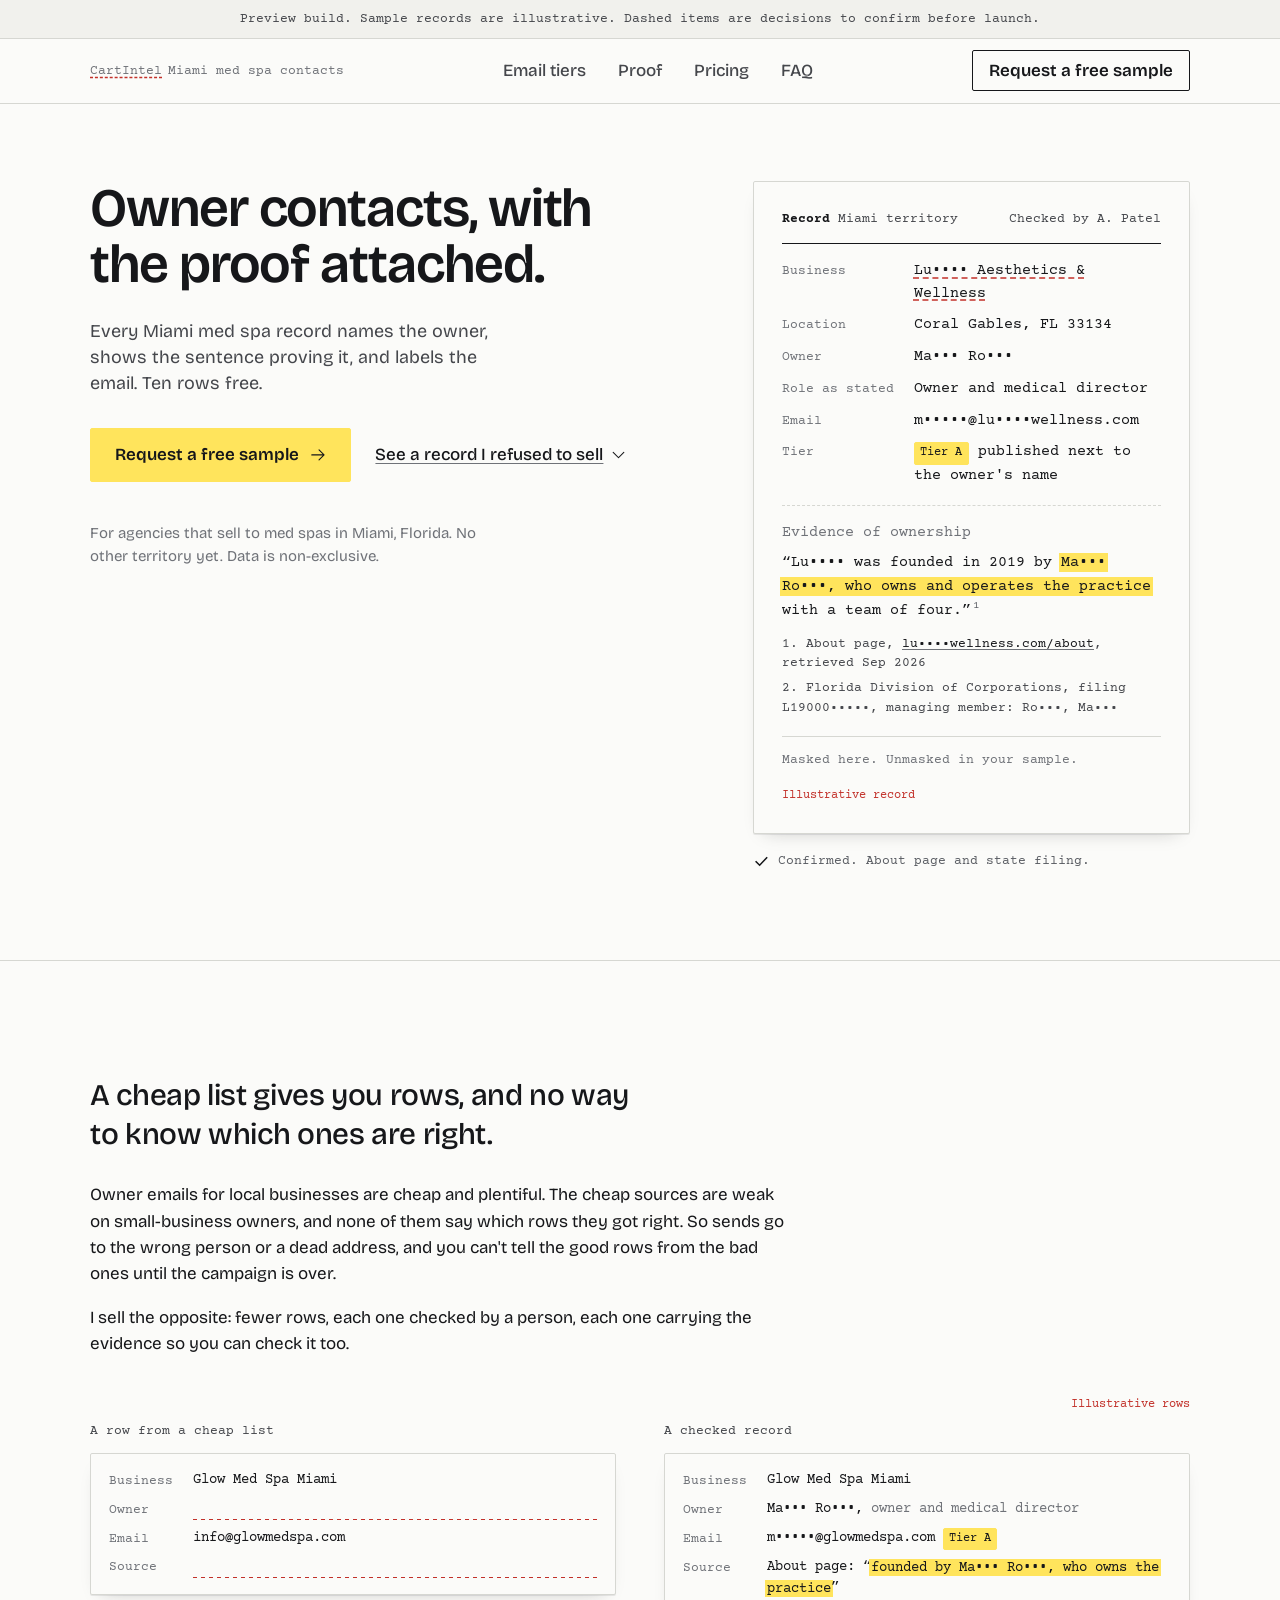
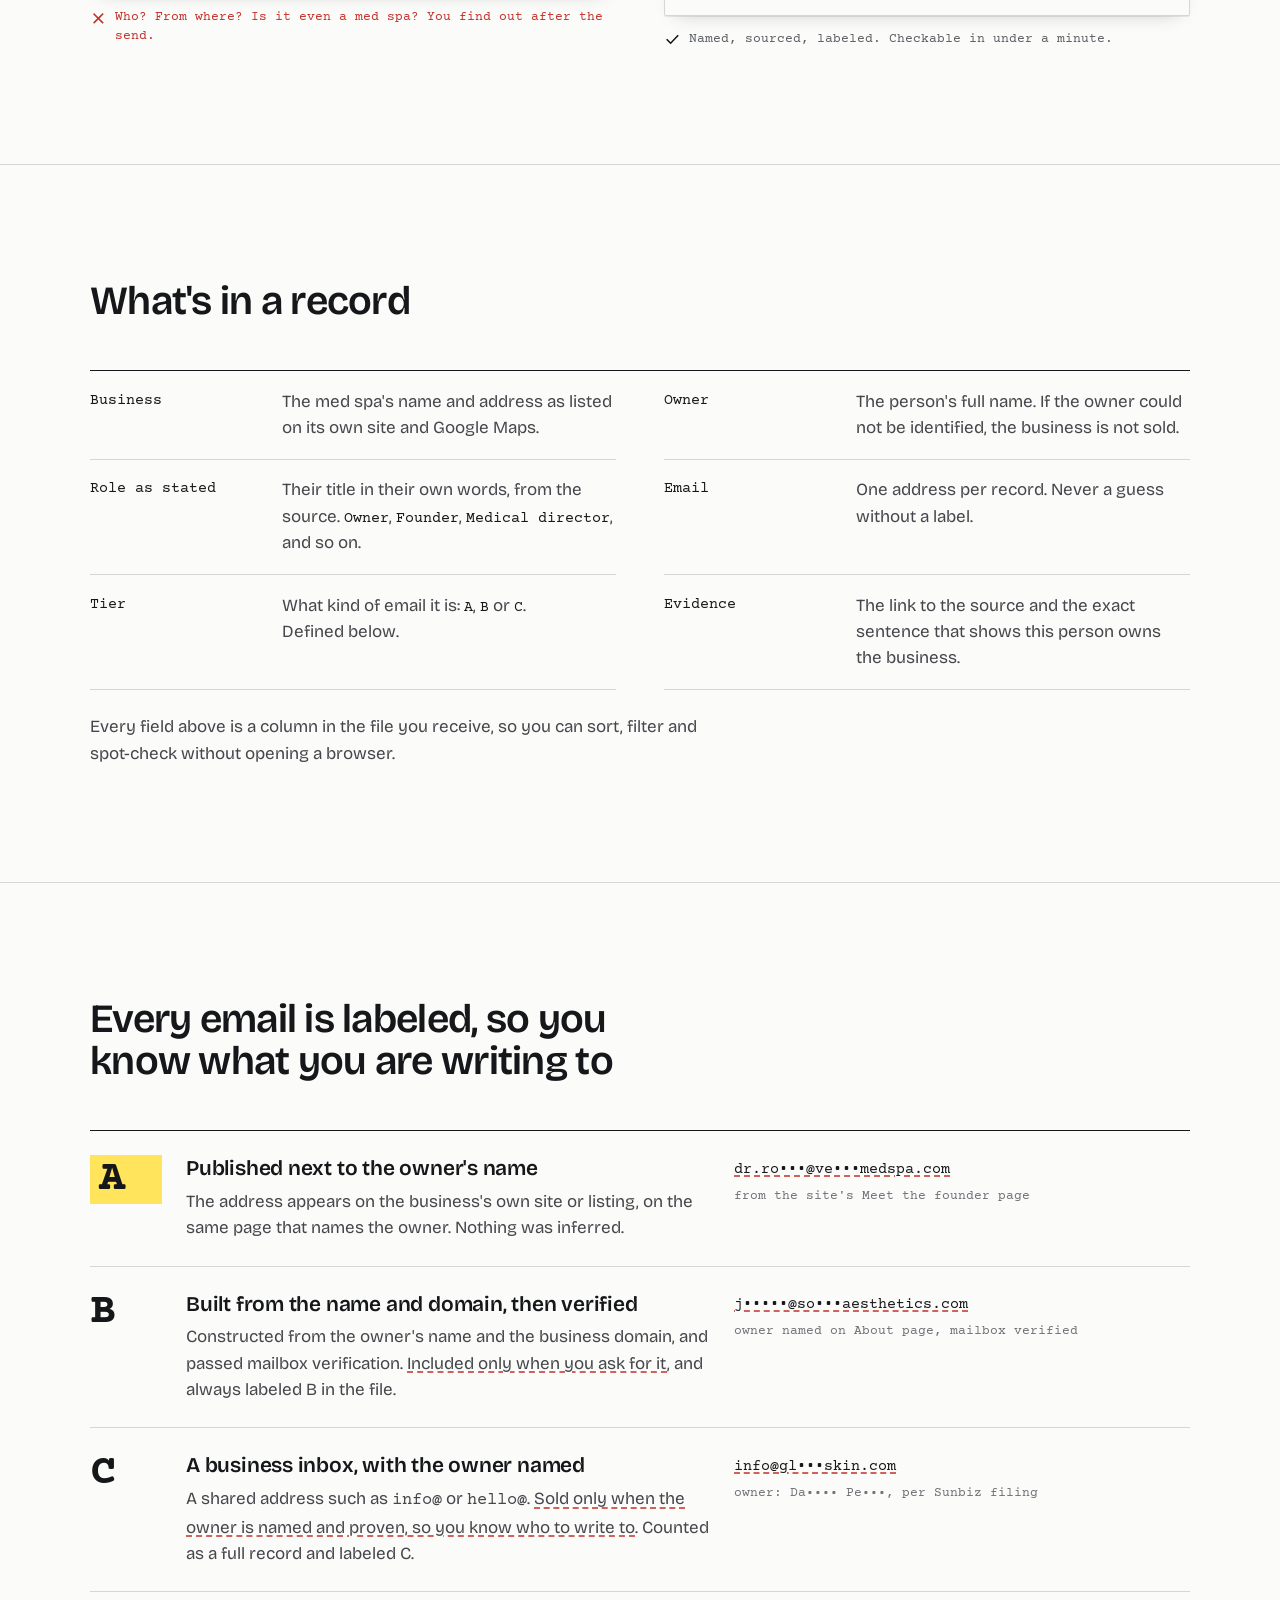
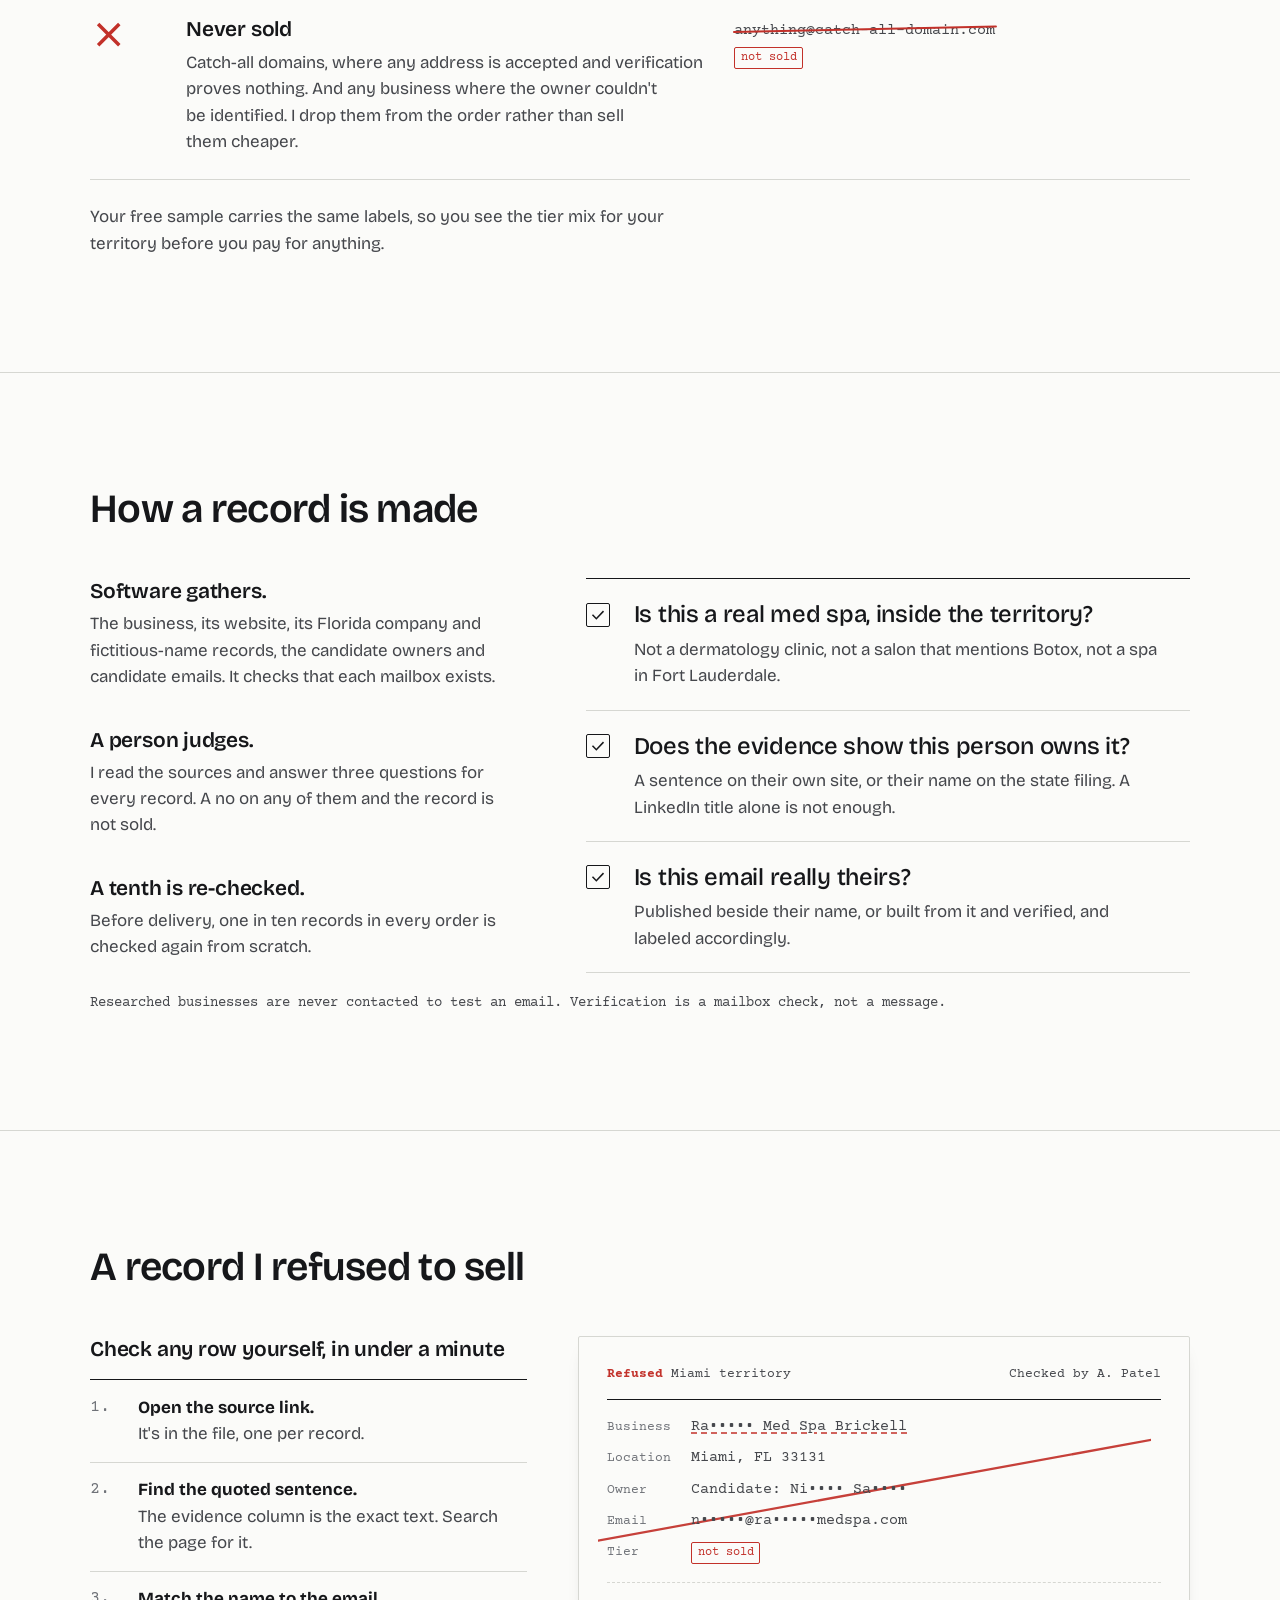
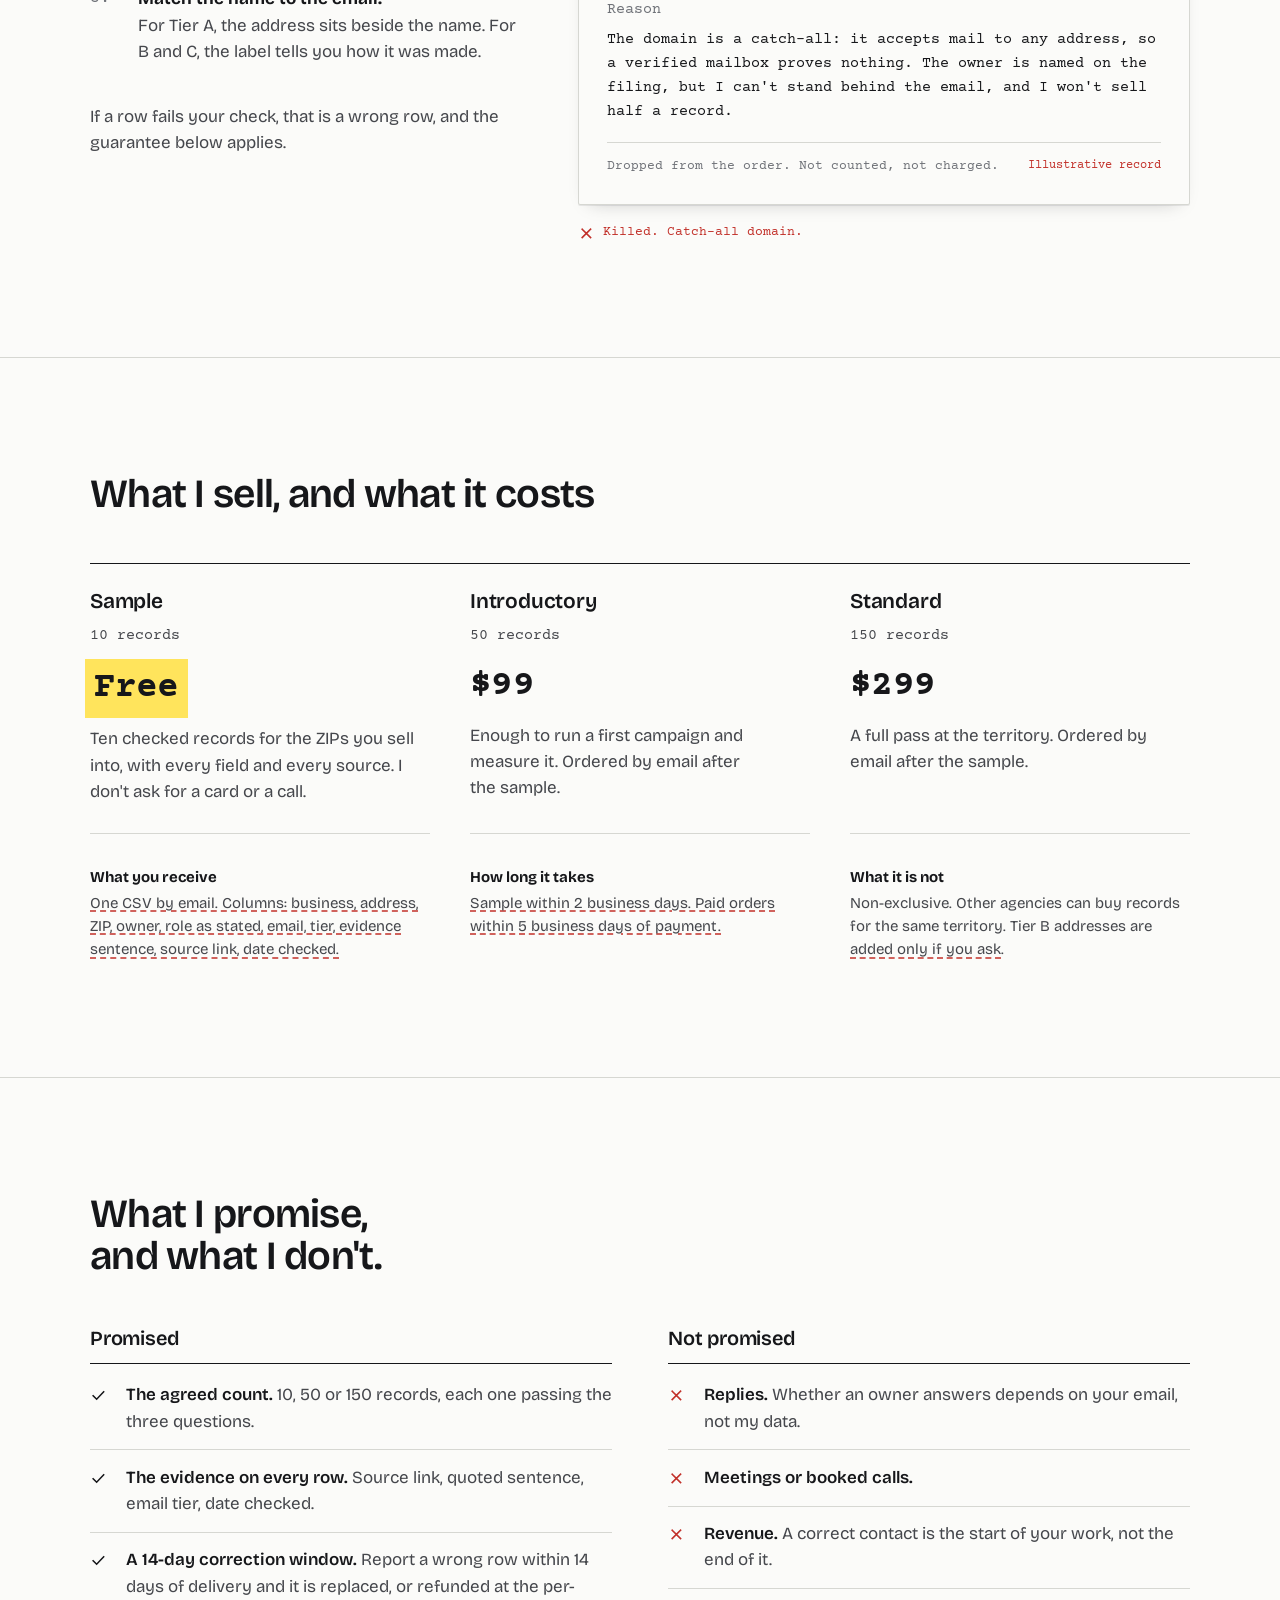
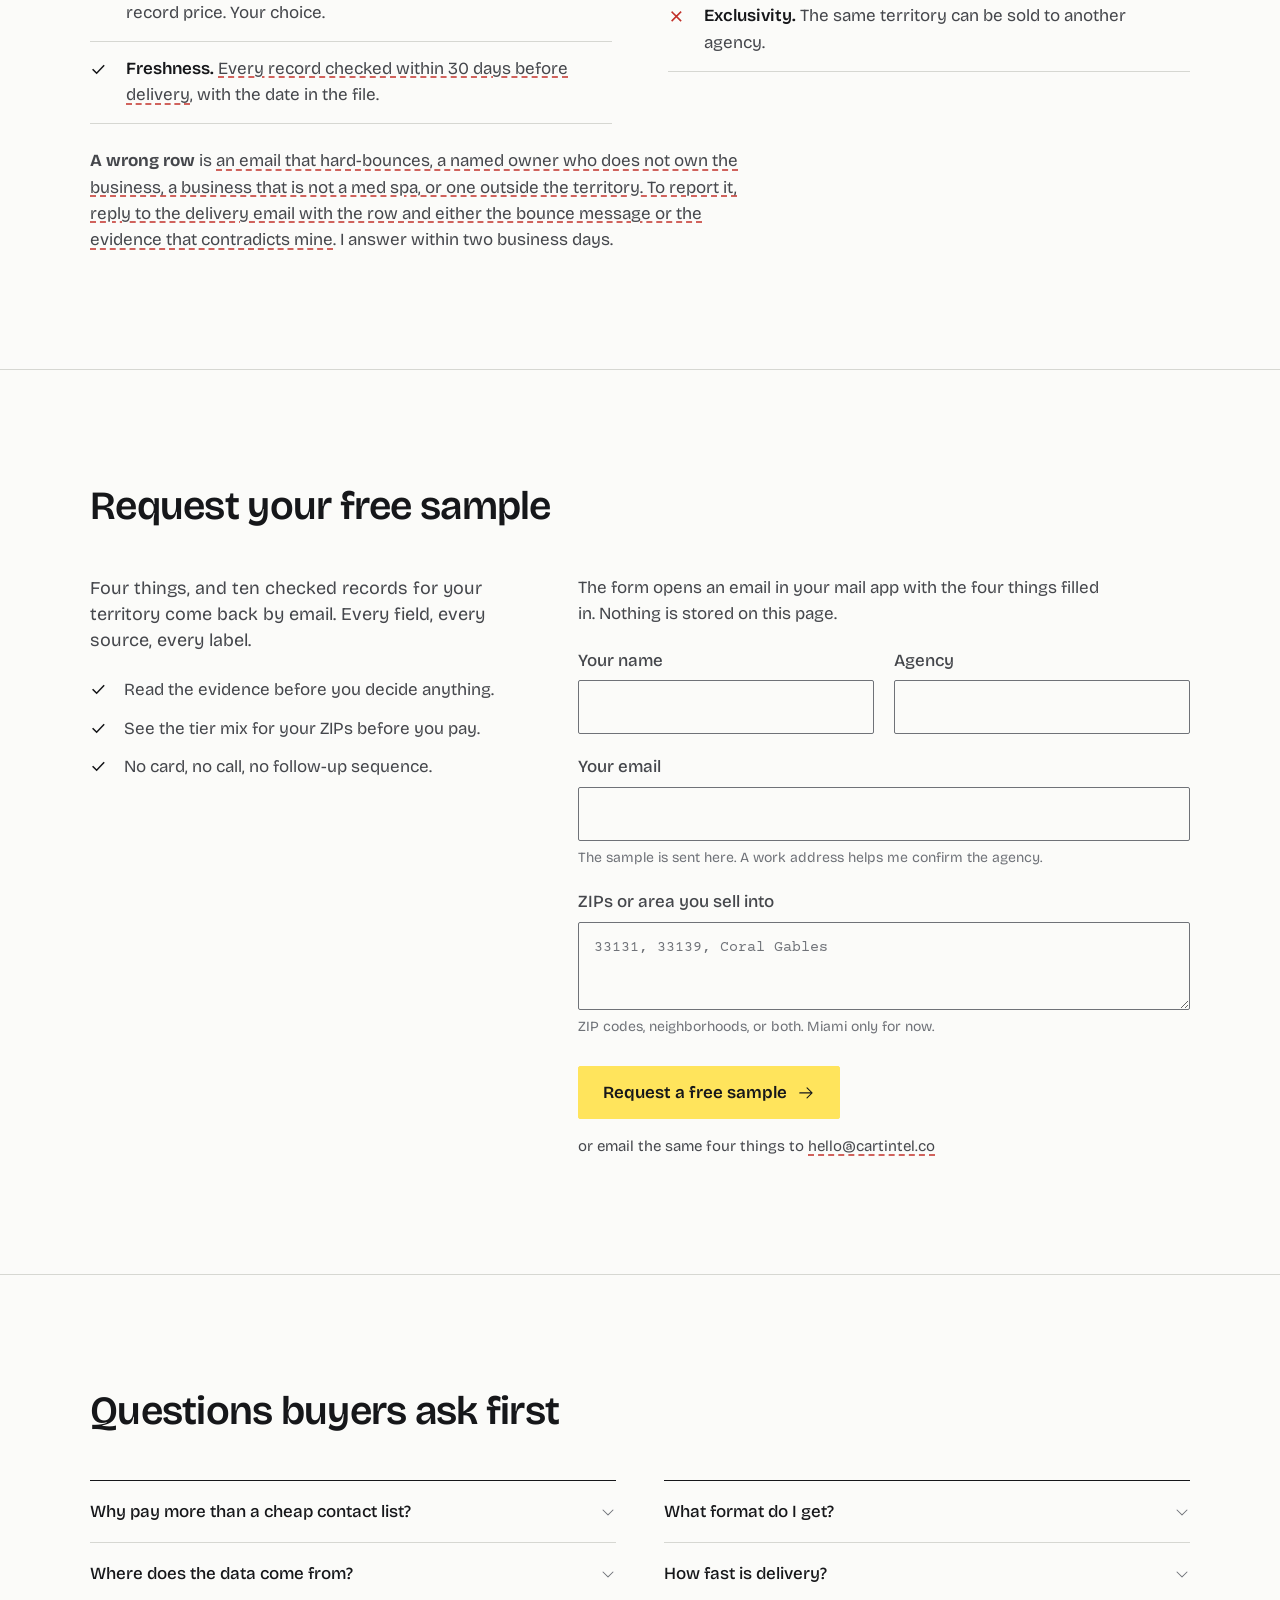
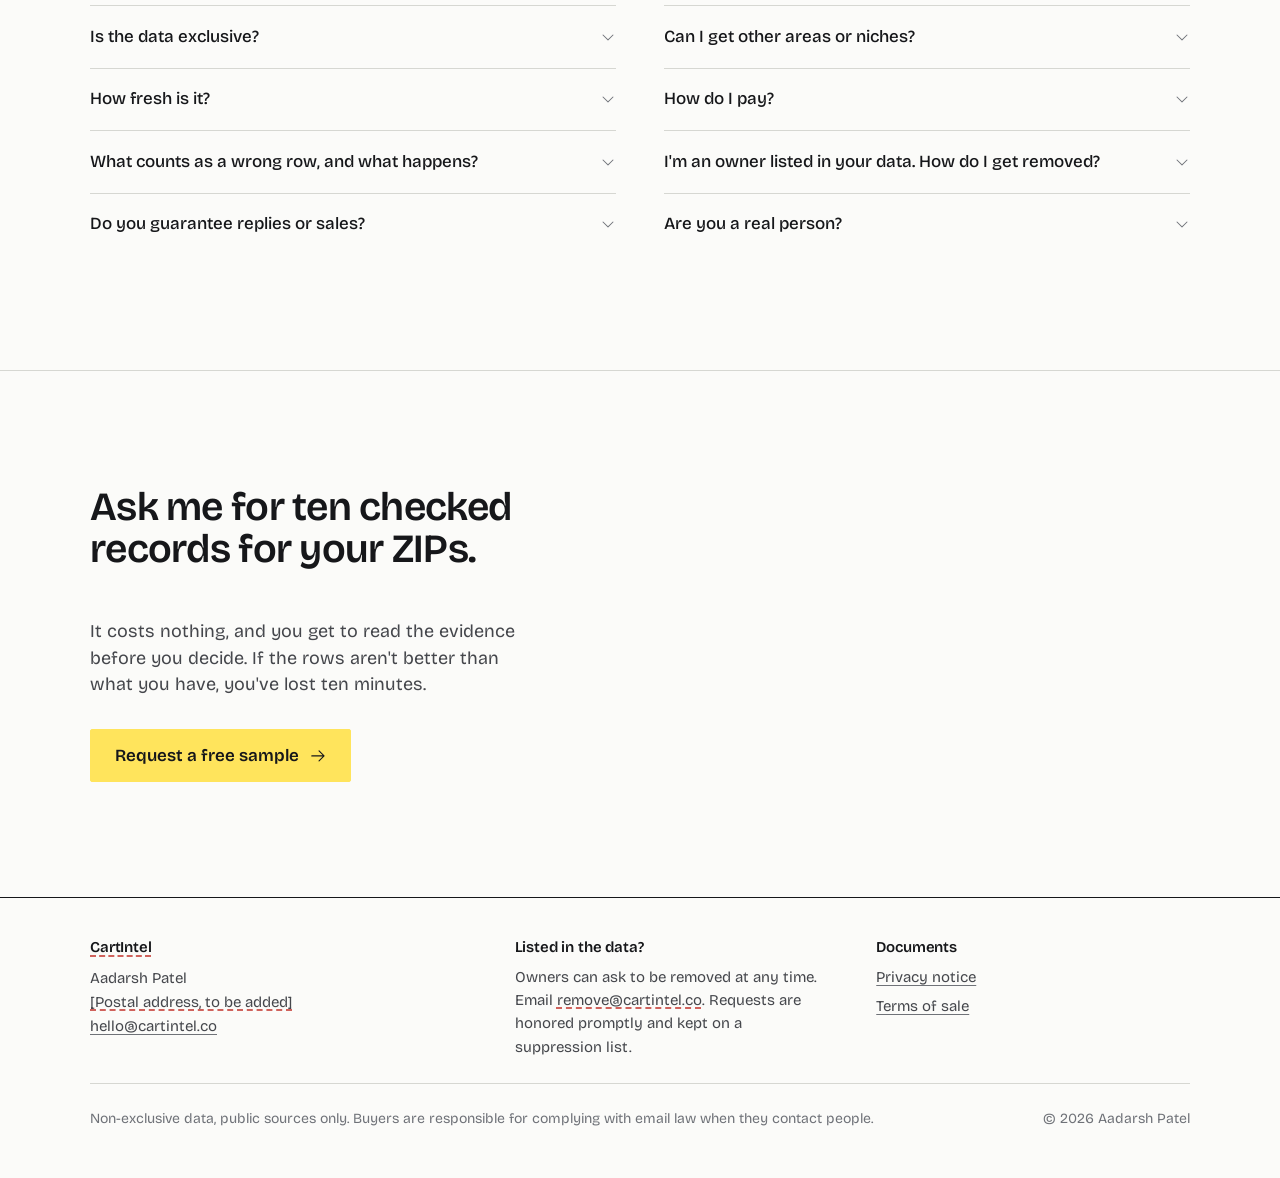
==== commit a774b8c8: "Motion pass 4: the pencil Cross-outs draw as strokes. X marks in the killed notes, the not-promised " ====
--- a/index.html
+++ b/index.html
@@ -41,6 +41,7 @@
   <symbol id="i-arrow-up-right" viewBox="0 0 256 256"><path d="M200,64V168a8,8,0,0,1-16,0V83.31L69.66,197.66a8,8,0,0,1-11.32-11.32L172.69,72H88a8,8,0,0,1,0-16H192A8,8,0,0,1,200,64Z"/></symbol>
   <symbol id="i-caret-down" viewBox="0 0 256 256"><path d="M213.66,101.66l-80,80a8,8,0,0,1-11.32,0l-80-80A8,8,0,0,1,53.66,90.34L128,164.69l74.34-74.35a8,8,0,0,1,11.32,11.32Z"/></symbol>
   <symbol id="i-check-draw" viewBox="0 0 24 24"><path d="M4.5 12.5l5 5L19.5 7" fill="none" stroke="currentColor" stroke-width="2.25" stroke-linecap="square" stroke-linejoin="miter"/></symbol>
+  <symbol id="i-x-draw" viewBox="0 0 24 24"><path pathLength="100" d="M6 6L18 18M18 6L6 18" fill="none" stroke="currentColor" stroke-width="2.25" stroke-linecap="square"/></symbol>
   <symbol id="i-minus" viewBox="0 0 256 256"><path d="M224,128a8,8,0,0,1-8,8H40a8,8,0,0,1,0-16H216A8,8,0,0,1,224,128Z"/></symbol>
 </svg>
 
@@ -130,7 +131,7 @@
             <dt>Source</dt><dd class="blank">&nbsp;</dd>
           </dl>
         </div>
-        <p class="margin-note killed"><svg class="i" aria-hidden="true"><use href="#i-x"/></svg><span>Who? From where? Is it even a med spa? You find out after the send.</span></p>
+        <p class="margin-note killed"><svg class="i draw-x" aria-hidden="true"><use href="#i-x-draw"/></svg><span>Who? From where? Is it even a med spa? You find out after the send.</span></p>
       </figure>
       <figure class="compare-item">
         <figcaption class="compare-label">A checked record</figcaption>
@@ -195,7 +196,7 @@
         <div class="example"><span class="todo" data-decision="records" title="Illustrative">info@gl&#8226;&#8226;&#8226;skin.com</span> <span class="faint">owner: Da&#8226;&#8226;&#8226;&#8226; Pe&#8226;&#8226;&#8226;, per Sunbiz filing</span></div>
       </div>
       <div class="tier">
-        <span class="tier-letter killed" role="img" aria-label="Never sold"><svg class="i i-sm" aria-hidden="true"><use href="#i-x"/></svg></span>
+        <span class="tier-letter killed" role="img" aria-label="Never sold"><svg class="i i-sm draw-x" aria-hidden="true"><use href="#i-x-draw"/></svg></span>
         <div>
           <h3>Never sold</h3>
           <p>Catch-all domains, where any address is accepted and verification proves nothing. And any business where the owner couldn't be identified. I drop them from the order rather than sell them cheaper.</p>
@@ -256,6 +257,8 @@
             <span><b>Refused</b> Miami territory</span>
             <span>Checked by A. Patel</span>
           </div>
+          <div class="struck">
+            <svg class="pencil-strike" aria-hidden="true"><line pathLength="100" x1="0" y1="84%" x2="100%" y2="16%" stroke="currentColor" stroke-width="2.4" stroke-linecap="round"/></svg>
           <dl>
             <dt>Business</dt><dd><span class="todo" data-decision="records" title="Illustrative">Ra&#8226;&#8226;&#8226;&#8226;&#8226; Med Spa Brickell</span></dd>
             <dt>Location</dt><dd>Miami, FL 33131</dd>
@@ -263,6 +266,7 @@
             <dt>Email</dt><dd>n&#8226;&#8226;&#8226;&#8226;&#8226;@ra&#8226;&#8226;&#8226;&#8226;&#8226;medspa.com</dd>
             <dt>Tier</dt><dd><span class="tag tag-kill">not sold</span></dd>
           </dl>
+          </div>
           <div class="evidence">
             <span class="faint">Reason</span>
             <p>The domain is a catch-all: it accepts mail to any address, so a verified mailbox proves nothing. The owner is named on the filing, but I can't stand behind the email, and I won't sell half a record.</p>
@@ -273,7 +277,7 @@
           </div>
         </div>
         <figcaption class="margin-note killed">
-          <svg class="i" aria-hidden="true"><use href="#i-x"/></svg>
+          <svg class="i draw-x" aria-hidden="true"><use href="#i-x-draw"/></svg>
           <span>Killed. Catch-all domain.</span>
         </figcaption>
       </figure>
@@ -330,10 +334,10 @@
       <div class="no">
         <h3>Not promised</h3>
         <ul>
-          <li><svg class="i" aria-hidden="true"><use href="#i-x"/></svg><span><b>Replies.</b> Whether an owner answers depends on your email, not my data.</span></li>
-          <li><svg class="i" aria-hidden="true"><use href="#i-x"/></svg><span><b>Meetings or booked calls.</b></span></li>
-          <li><svg class="i" aria-hidden="true"><use href="#i-x"/></svg><span><b>Revenue.</b> A correct contact is the start of your work, not the end of it.</span></li>
-          <li><svg class="i" aria-hidden="true"><use href="#i-x"/></svg><span><b>Exclusivity.</b> The same territory can be sold to another agency.</span></li>
+          <li><svg class="i draw-x" aria-hidden="true"><use href="#i-x-draw"/></svg><span><b>Replies.</b> Whether an owner answers depends on your email, not my data.</span></li>
+          <li><svg class="i draw-x" aria-hidden="true"><use href="#i-x-draw"/></svg><span><b>Meetings or booked calls.</b></span></li>
+          <li><svg class="i draw-x" aria-hidden="true"><use href="#i-x-draw"/></svg><span><b>Revenue.</b> A correct contact is the start of your work, not the end of it.</span></li>
+          <li><svg class="i draw-x" aria-hidden="true"><use href="#i-x-draw"/></svg><span><b>Exclusivity.</b> The same territory can be sold to another agency.</span></li>
         </ul>
       </div>
     </div>
--- a/assets/css/site.css
+++ b/assets/css/site.css
@@ -474,13 +474,9 @@
 
 /* Refused record: the pencil goes through the whole field block, not one line. */
 .refused .sheet dl { position: relative; color: var(--ink-2); }
-.refused .sheet dl::after {
-  content: ""; position: absolute; left: -0.5rem; right: -0.5rem; top: 50%; height: 2px;
-  background: var(--pencil); transform: rotate(-4deg); transform-origin: left center; pointer-events: none;
-}
-@media (prefers-reduced-motion: no-preference) {
-  html.js .refused.sweep .sheet dl::after { transform: scaleX(0) rotate(-4deg); transition: transform var(--t-slow) var(--ease-out) 200ms; }
-  html.js .refused.sweep.in-view .sheet dl::after { transform: scaleX(1) rotate(-4deg); }
+.refused .sheet dl::after { content: none; }
+@media (prefers-reduced-motion: no-preference) {
+  html.js .refused.sweep .sheet dl::after { content: none; }
 }
 .section-note { margin-top: 1.5rem; max-width: 56ch; color: var(--ink-2); text-wrap: pretty; }
 .howto-wrap { margin-top: 1rem; }
@@ -620,3 +616,66 @@
 .copy-btn { margin-top: 0.75rem; display: inline-flex; align-items: center; gap: 0.5rem; padding: 0.55rem 0.8rem; border: 1px solid var(--ink); border-radius: 2px; background: transparent; color: var(--ink); font-size: 0.9375rem; font-weight: 500; }
 .copy-btn:hover { background: var(--paper-2); }
 .copy-btn .i { width: 1em; height: 1em; }
+
+/* ======================================================================
+   Pass 4: the pencil. Cross-outs draw as strokes, stamps land, blanks
+   are ruled in, underlines are drawn. Same grammar, same one-shot rule.
+   ====================================================================== */
+
+/* Drawn X: two strokes, the second after the first. */
+html.js svg.draw-x { stroke-dasharray: 100; stroke-dashoffset: 100; }
+html.js .in-view svg.draw-x, html.js .typed svg.draw-x { stroke-dashoffset: 0; }
+@media (prefers-reduced-motion: no-preference) {
+  html.js svg.draw-x { transition: stroke-dashoffset 560ms cubic-bezier(0.3, 0, 0.2, 1); transition-delay: calc(var(--i, 0) * 180ms + 160ms); }
+}
+@media (prefers-reduced-motion: reduce) { svg.draw-x { stroke-dashoffset: 0; } }
+.margin-note svg.draw-x, .promise svg.draw-x { width: 1.05rem; height: 1.05rem; }
+.tier-letter svg.draw-x { width: 0.85em; height: 0.85em; }
+
+/* Pencil line through the refused record: a slight curve, drawn left to right, then the stamp lands. */
+.refused .sheet .struck { position: relative; }
+.pencil-strike { position: absolute; left: -0.6rem; right: -0.6rem; top: 0; height: 100%; width: calc(100% + 1.2rem); color: var(--pencil); pointer-events: none; opacity: 0.92; }
+.pencil-strike line { stroke-dasharray: 100; stroke-dashoffset: 0; }
+html.js .refused.sweep .pencil-strike line { stroke-dashoffset: 100; }
+html.js .refused.sweep.in-view .pencil-strike line { stroke-dashoffset: 0; }
+@media (prefers-reduced-motion: no-preference) {
+  html.js .refused.sweep .pencil-strike line { transition: stroke-dashoffset 720ms cubic-bezier(0.3, 0, 0.2, 1) 240ms; }
+  /* The stamp: lands after the line, from slightly large to true size. */
+  html.js .sweep .tag-kill { opacity: 0; transform: scale(1.18); }
+  html.js .sweep.in-view .tag-kill { opacity: 1; transform: none; transition: opacity 220ms var(--ease-out), transform 260ms cubic-bezier(0.2, 0.9, 0.3, 1.2); transition-delay: 1000ms; }
+  html.js .tiers.sweep.in-view .tag-kill { transition-delay: 1150ms; }
+  /* Inline kill: a pencil stroke with a soft end, not a laser. */
+  .kill::after { border-radius: 1px; height: 2.2px; }
+}
+@media (prefers-reduced-motion: reduce) { .pencil-strike line { stroke-dashoffset: 0; } .tag-kill { opacity: 1; transform: none; } }
+
+/* Blank fields in the cheap row: the dashed rule is drawn in, then reads as missing. */
+.sheet dd.blank { border-bottom: none; background-image: repeating-linear-gradient(90deg, var(--pencil) 0 4px, transparent 4px 8px); background-repeat: no-repeat; background-position: left bottom; background-size: 100% 1px; }
+@media (prefers-reduced-motion: no-preference) {
+  html.js .sweep dd.blank { background-size: 0% 1px; transition: background-size 640ms var(--ease-out) 320ms; }
+  html.js .sweep.in-view dd.blank { background-size: 100% 1px; }
+}
+
+/* Checklist boxes press as their tick lands. */
+@media (prefers-reduced-motion: no-preference) {
+  html.js .reveal .checklist .box { transform: scale(0.9); transition: transform 320ms cubic-bezier(0.2, 0.9, 0.3, 1.15); transition-delay: calc(var(--i, 0) * 180ms + 120ms); }
+  html.js .reveal.in-view .checklist .box { transform: none; }
+}
+
+/* Source marks appear once the highlight has landed. */
+@media (prefers-reduced-motion: no-preference) {
+  html.js [data-typewriter] .src, html.js [data-typewriter] .cite { opacity: 0; transition: opacity 400ms var(--ease-out); }
+  html.js [data-typewriter].typed .src { opacity: 1; transition-delay: 1150ms; }
+  html.js [data-typewriter].typed .cite { opacity: 1; transition-delay: 1300ms; }
+}
+@media (prefers-reduced-motion: reduce) { [data-typewriter] .src, [data-typewriter] .cite { opacity: 1; } }
+
+/* Nav links: the underline is drawn from the left. */
+.nav-links a { border-bottom: none; background-image: linear-gradient(var(--ink), var(--ink)); background-repeat: no-repeat; background-size: 0% 1px; background-position: left calc(100% - 0.1em); transition: background-size 260ms var(--ease-out), color var(--t-fast) var(--ease-out); }
+.nav-links a:hover, .nav-links a:focus-visible { background-size: 100% 1px; }
+
+/* Form: the label wakes when its field has focus; the caret in the FAQ nudges on hover. */
+.field label { color: var(--ink-2); transition: color var(--t-fast) var(--ease-out); }
+.field:focus-within label { color: var(--ink); }
+.faq summary:hover .i { transform: translateY(2px); }
+.faq details[open] summary:hover .i { transform: rotate(180deg) translateY(2px); }
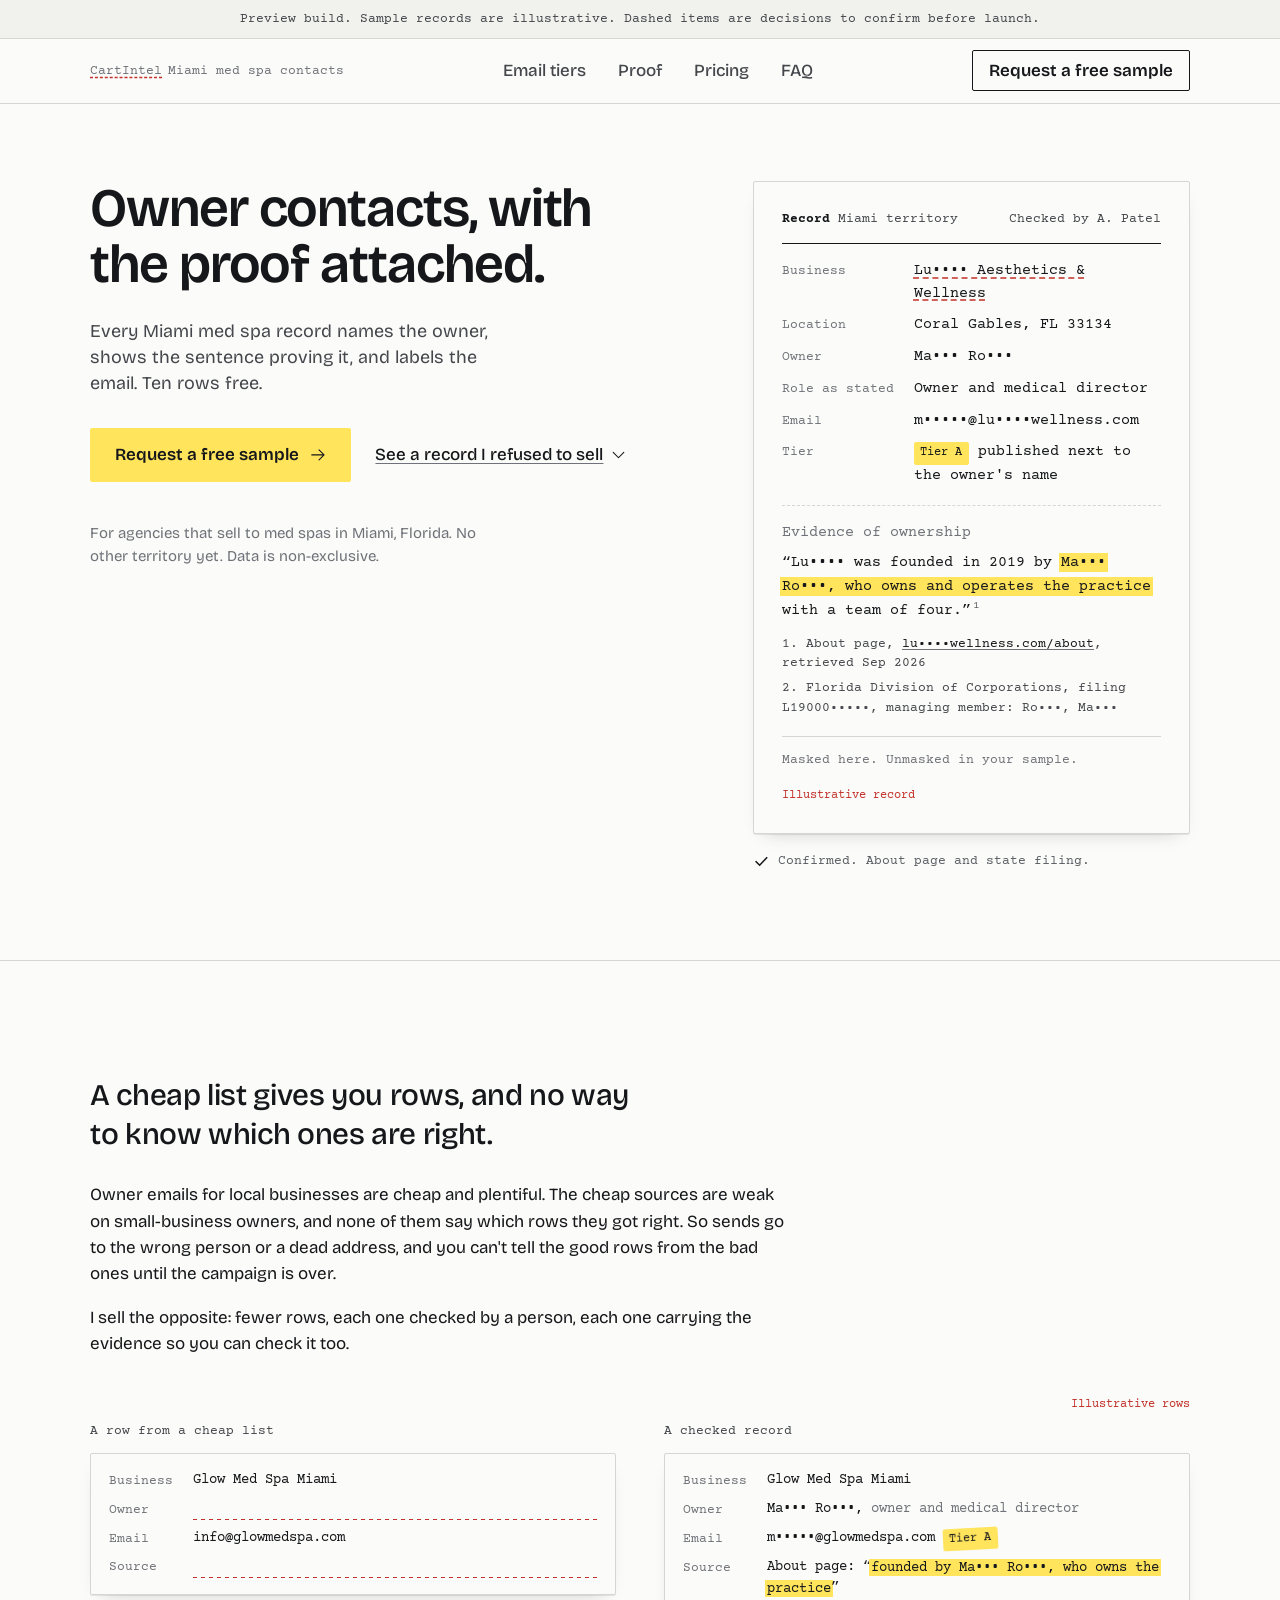
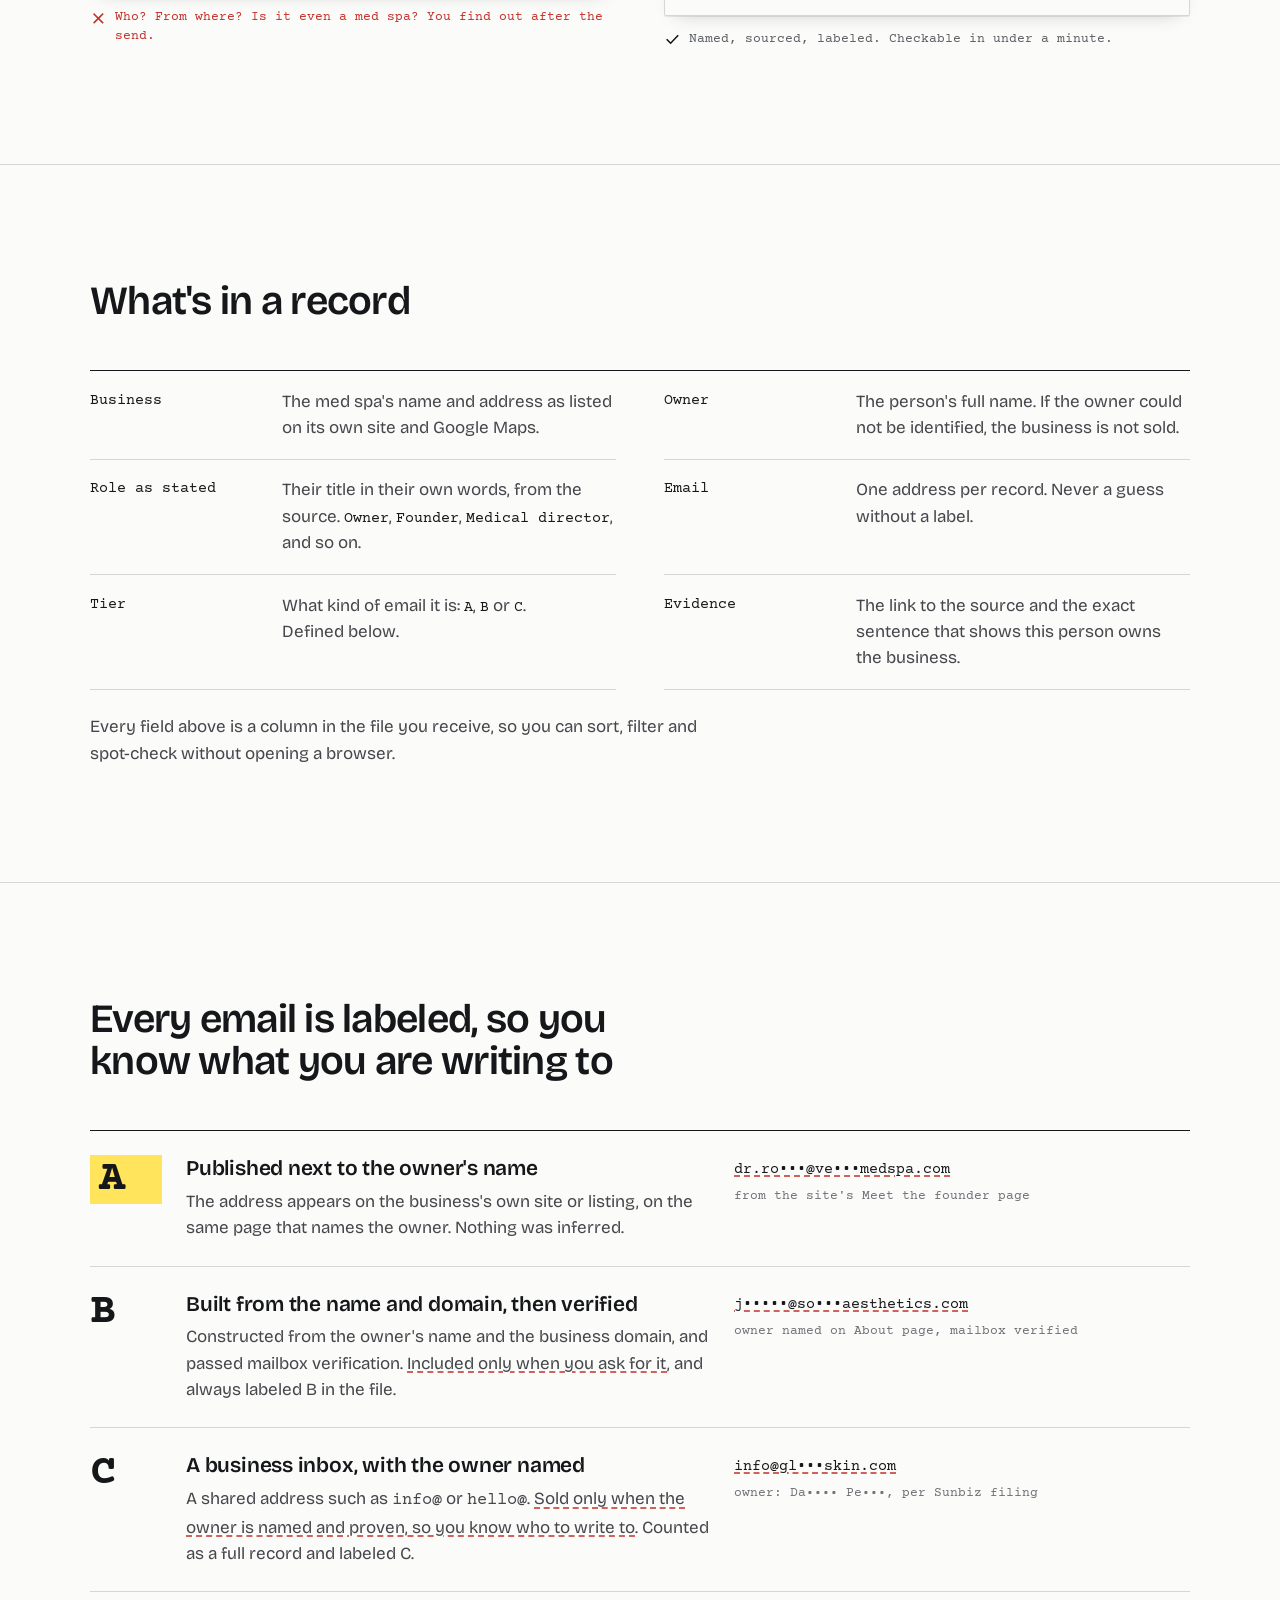
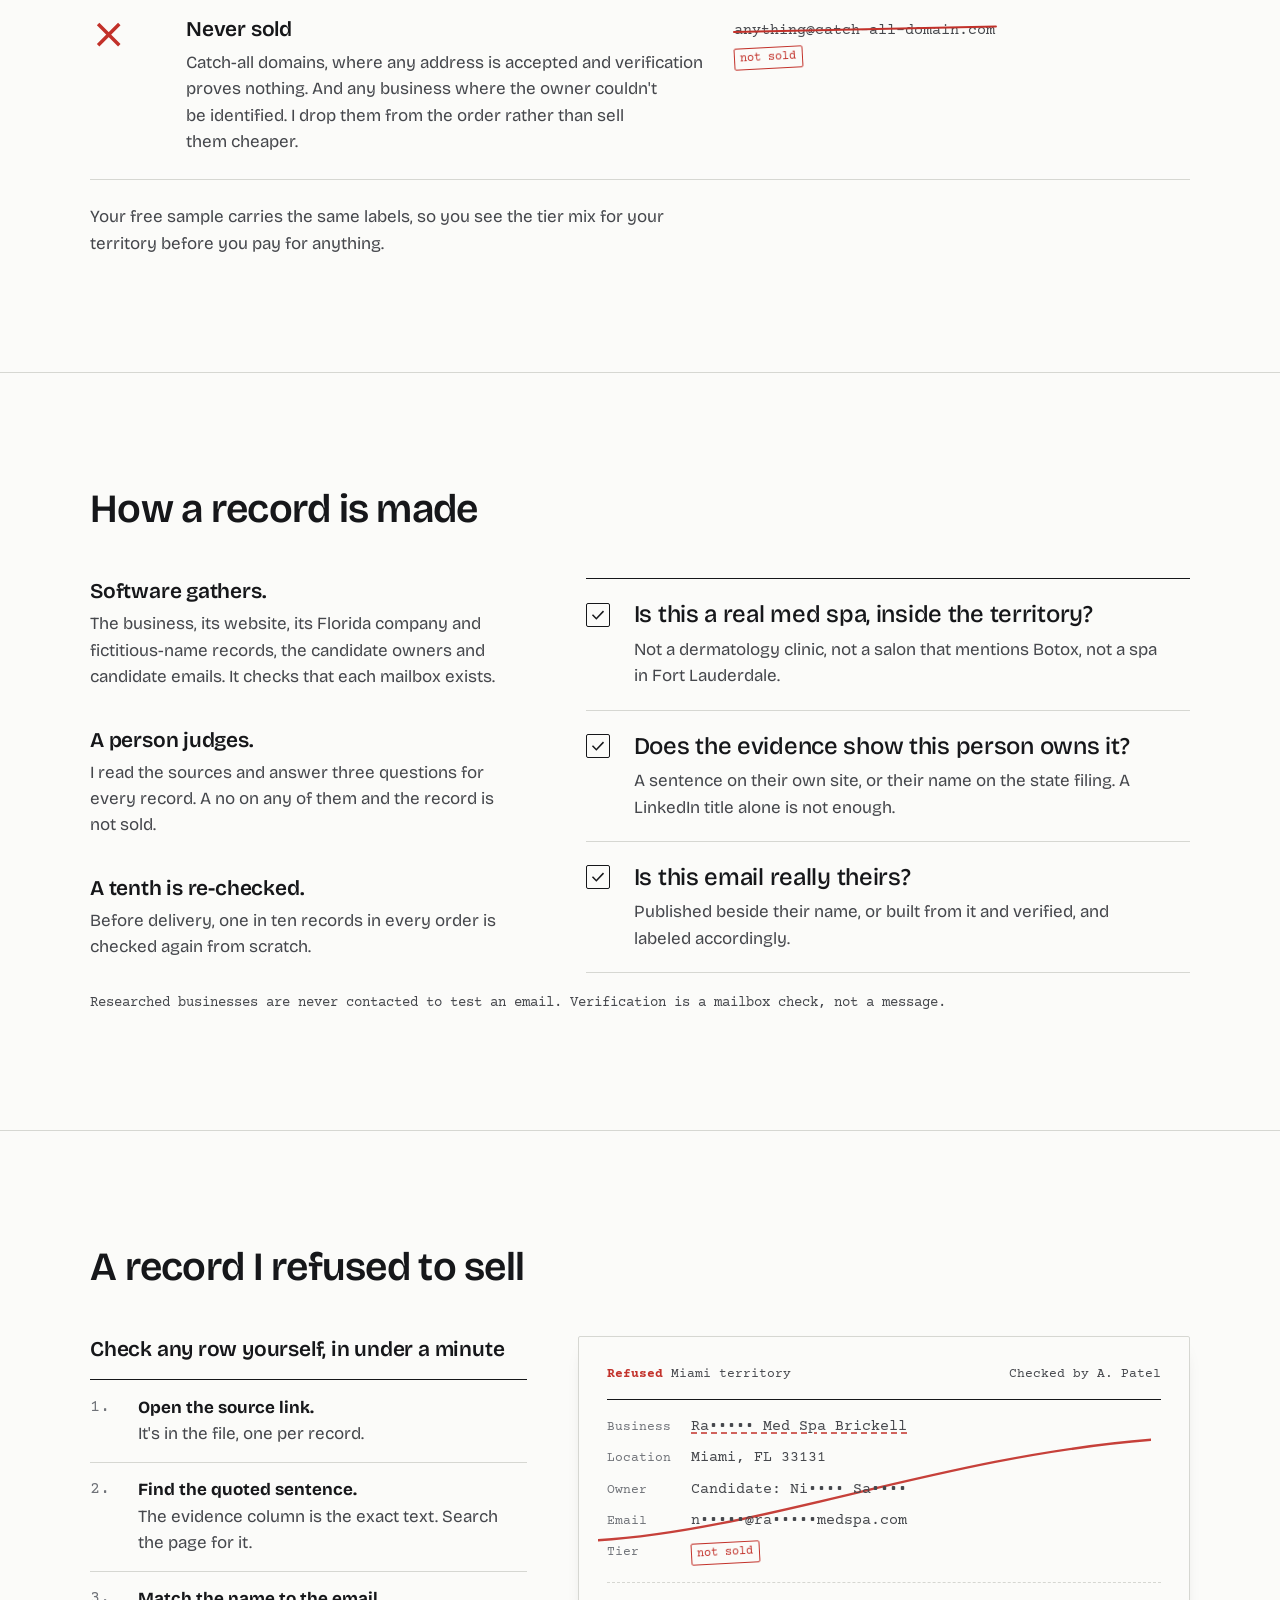
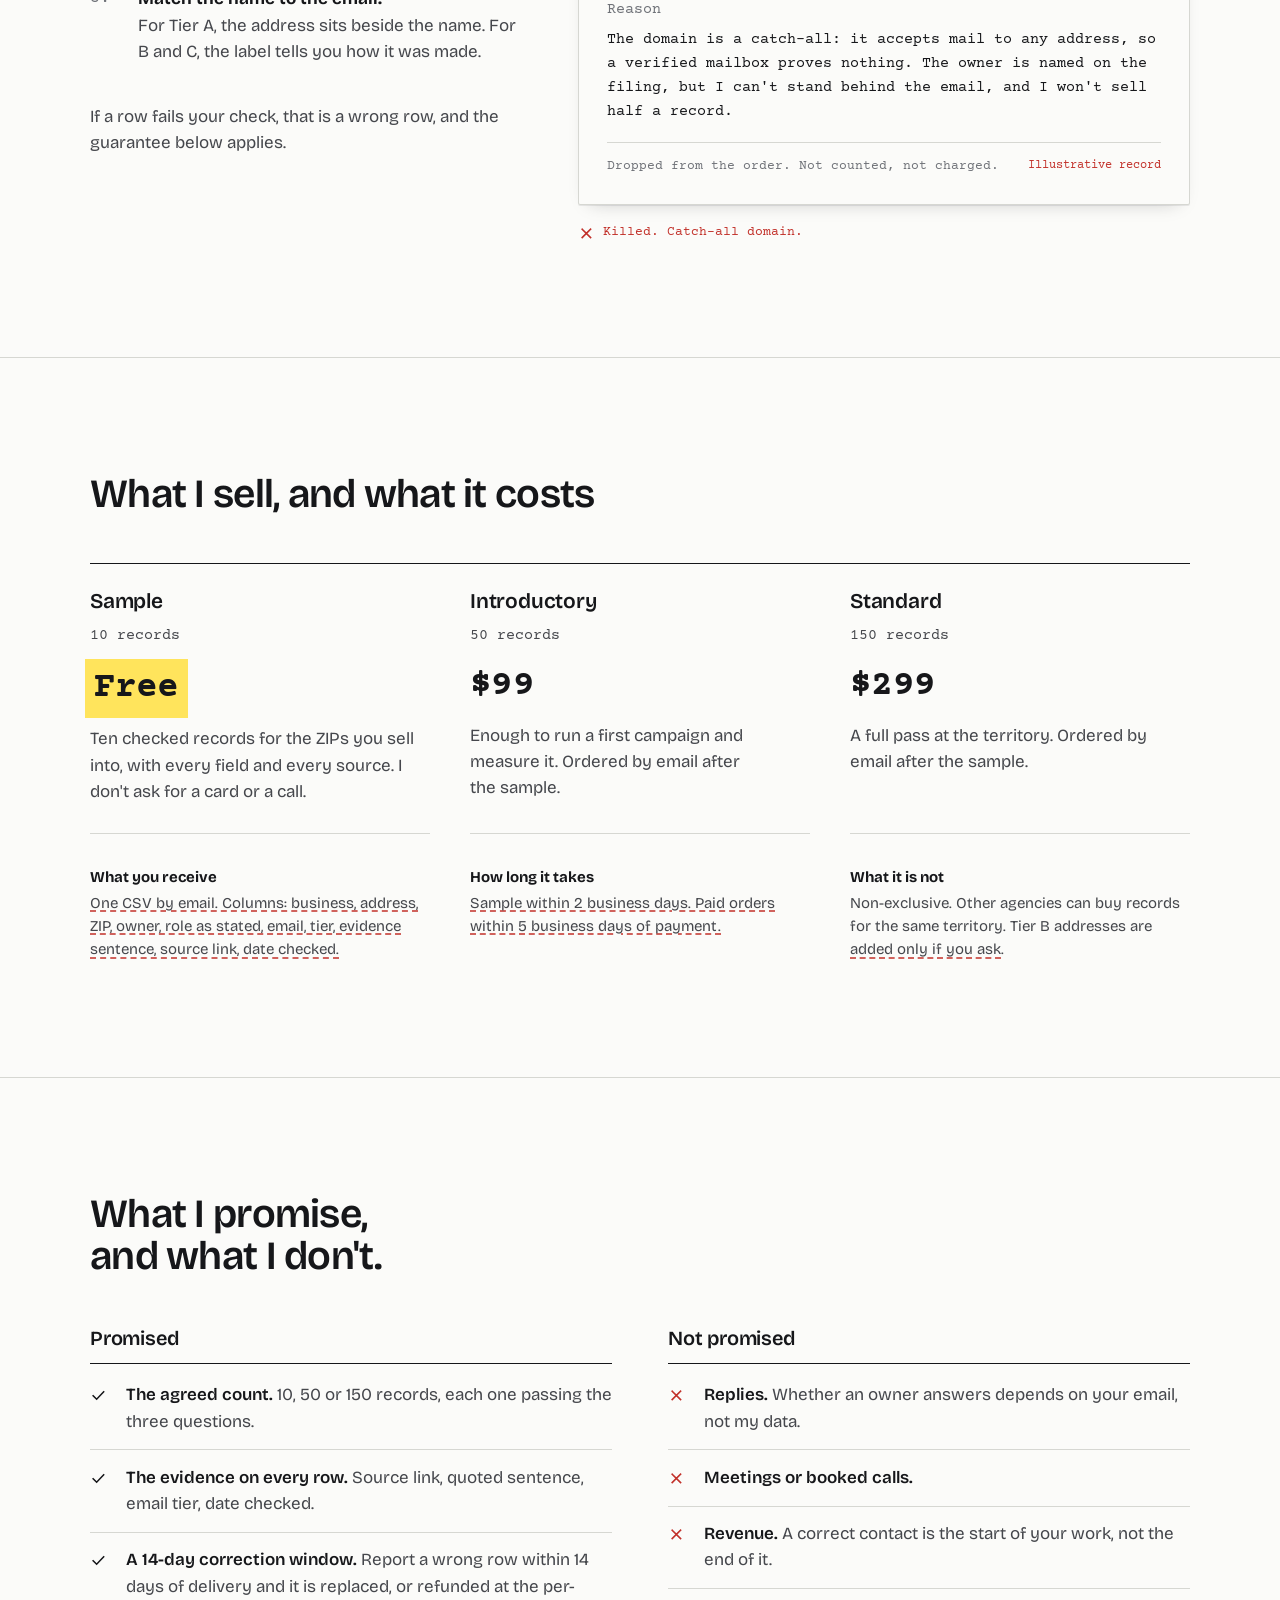
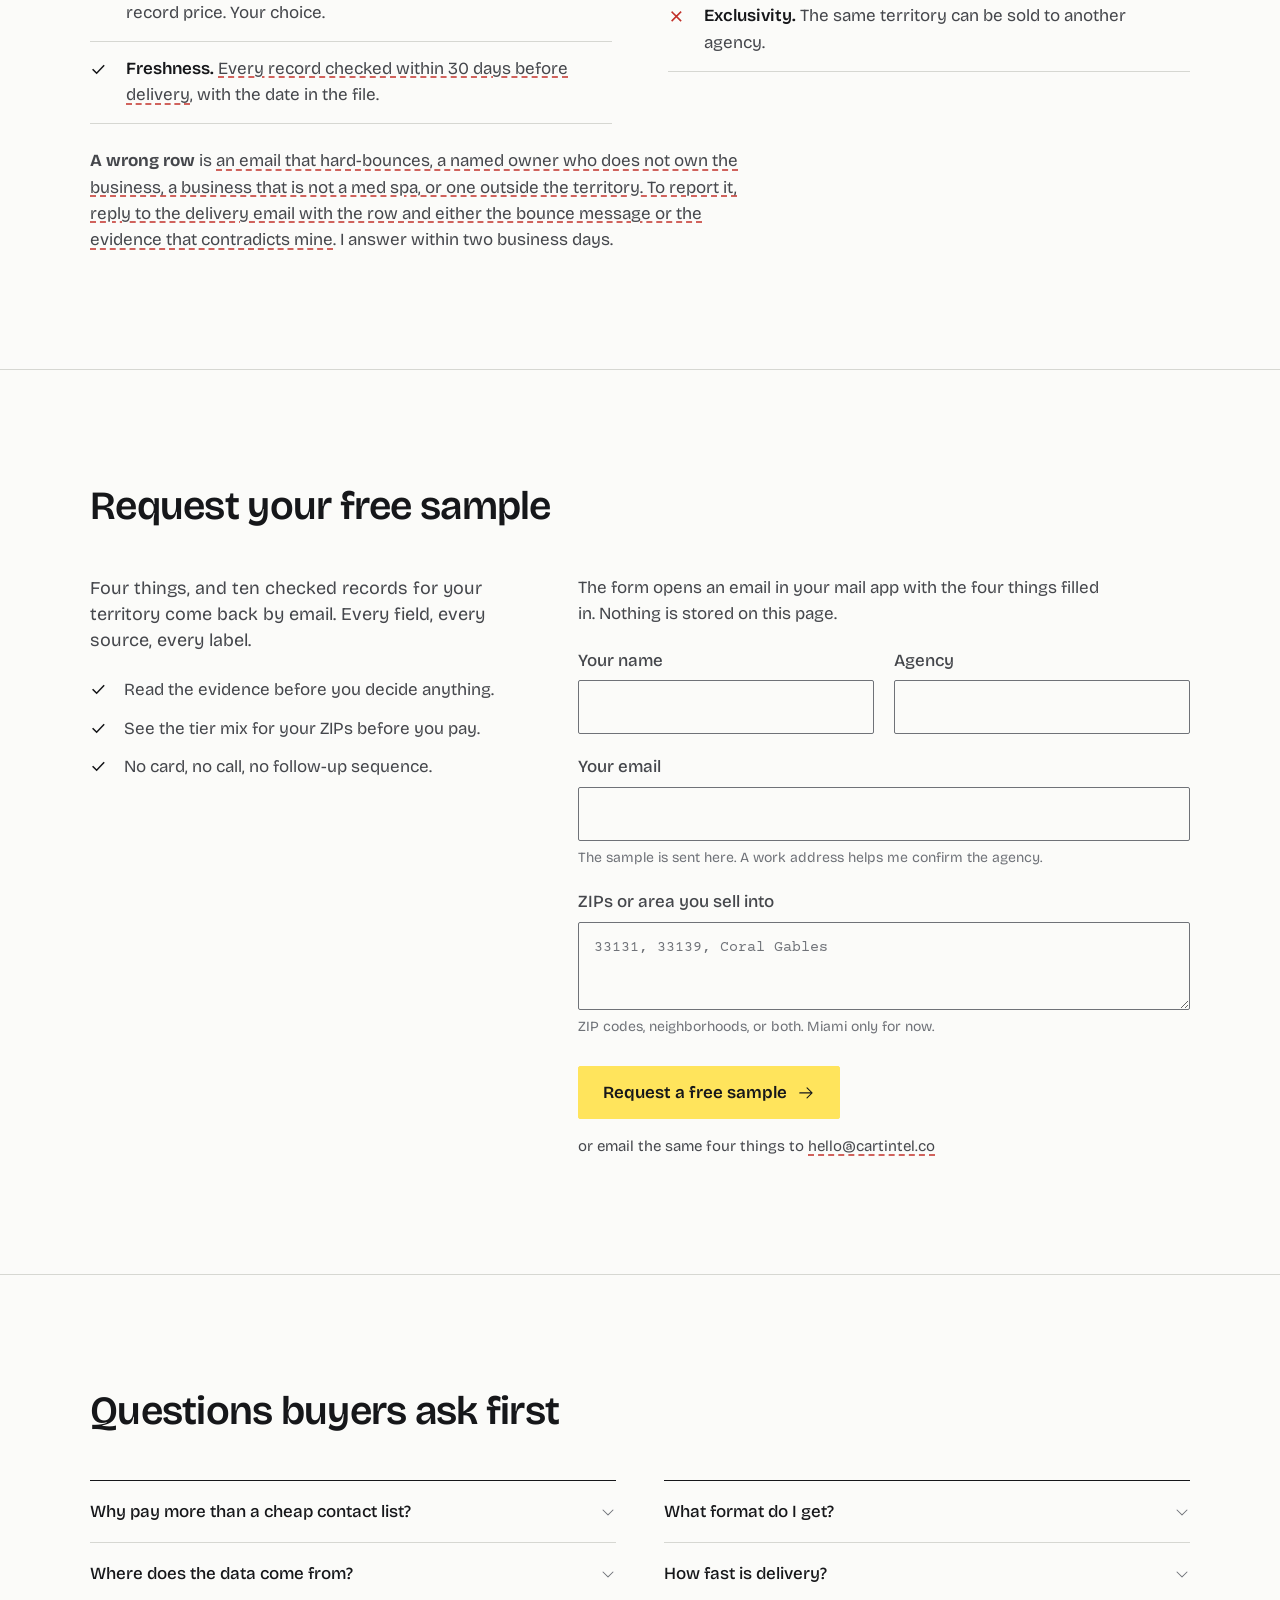
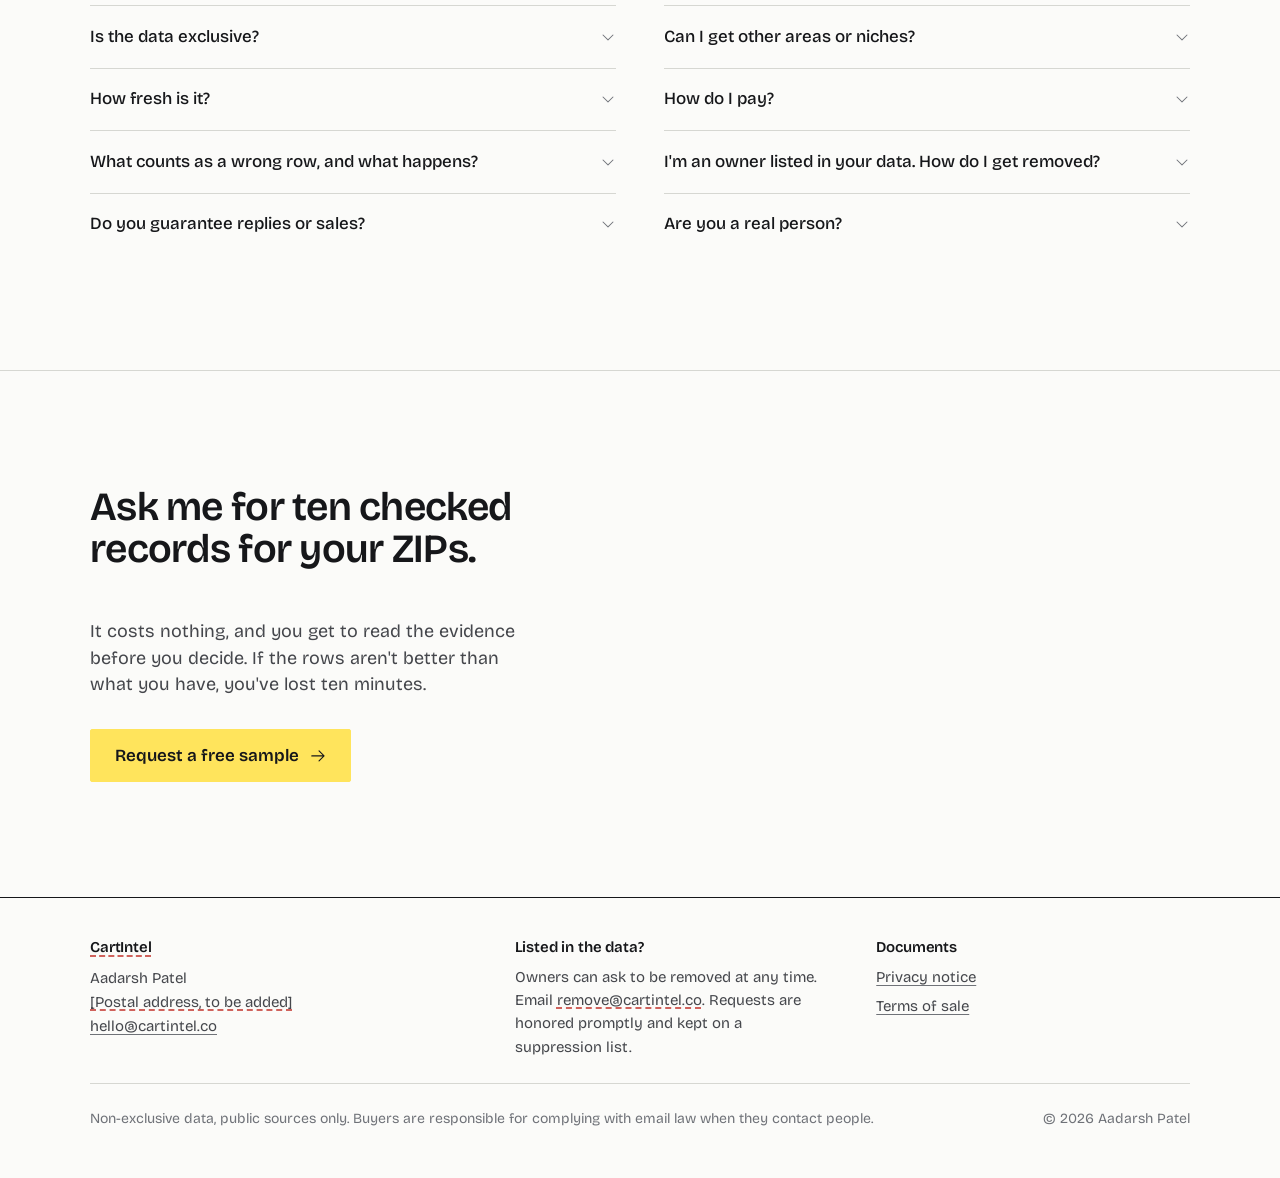
==== commit 3d7eee35: "Typewriter 2.5x faster again, measured pencil strike, stamp animation - Typewriter runs on a frame c" ====
--- a/index.html
+++ b/index.html
@@ -139,7 +139,7 @@
           <dl>
             <dt>Business</dt><dd>Glow Med Spa Miami</dd>
             <dt>Owner</dt><dd>Ma&#8226;&#8226;&#8226; Ro&#8226;&#8226;&#8226;, <span class="faint">owner and medical director</span></dd>
-            <dt>Email</dt><dd>m&#8226;&#8226;&#8226;&#8226;&#8226;@glowmedspa.com <span class="tag tag-a">Tier A</span></dd>
+            <dt>Email</dt><dd>m&#8226;&#8226;&#8226;&#8226;&#8226;@glowmedspa.com <span class="tag tag-a tag-stamp">Tier A</span></dd>
             <dt>Source</dt><dd>About page: &ldquo;<span class="hi">founded by Ma&#8226;&#8226;&#8226; Ro&#8226;&#8226;&#8226;, who owns the practice</span>&rdquo;</dd>
           </dl>
         </div>
--- a/assets/css/site.css
+++ b/assets/css/site.css
@@ -505,9 +505,9 @@
   html.js [data-typewriter] .evidence, html.js [data-typewriter] .sheet-foot { opacity: 0; transition: opacity 500ms var(--ease-out); }
   html.js [data-typewriter].typed .evidence, html.js [data-typewriter].typed .sheet-foot { opacity: 1; }
   /* The sweep is keyed to the end of typing, so it is seen. */
-  html.js [data-typewriter] .hi { background-size: 0% 100%; transition: background-size var(--t-slow) var(--ease-out) 380ms; }
+  html.js [data-typewriter] .hi { background-size: 0% 100%; transition: background-size 700ms var(--ease-out) 160ms; }
   html.js [data-typewriter].typed .hi { background-size: 100% 100%; }
-  html.js [data-typewriter] .margin-note { opacity: 0; transform: translateX(-6px); transition: opacity 500ms var(--ease-out) 900ms, transform 500ms var(--ease-out) 900ms; }
+  html.js [data-typewriter] .margin-note { opacity: 0; transform: translateX(-6px); transition: opacity 400ms var(--ease-out) 600ms, transform 400ms var(--ease-out) 600ms; }
   html.js [data-typewriter].typed .margin-note { opacity: 1; transform: none; }
 }
 
@@ -516,7 +516,7 @@
 html.js .in-view svg.draw, html.js .typed svg.draw, html.js .is-sent svg.draw { stroke-dashoffset: 0; }
 @media (prefers-reduced-motion: no-preference) {
   html.js svg.draw { transition: stroke-dashoffset 480ms var(--ease-out); transition-delay: calc(var(--i, 0) * 180ms + 160ms); }
-  [data-typewriter] .margin-note svg.draw { transition-delay: 1150ms; }
+  [data-typewriter] .margin-note svg.draw { transition-delay: 800ms; }
 }
 @media (prefers-reduced-motion: reduce) { svg.draw { stroke-dashoffset: 0; } }
 .margin-note svg.draw, .promise svg.draw, .ask-list svg.draw { width: 1.05rem; height: 1.05rem; stroke-width: 2.25; }
@@ -635,19 +635,24 @@
 /* Pencil line through the refused record: a slight curve, drawn left to right, then the stamp lands. */
 .refused .sheet .struck { position: relative; }
 .pencil-strike { position: absolute; left: -0.6rem; right: -0.6rem; top: 0; height: 100%; width: calc(100% + 1.2rem); color: var(--pencil); pointer-events: none; opacity: 0.92; }
-.pencil-strike line { stroke-dasharray: 100; stroke-dashoffset: 0; }
-html.js .refused.sweep .pencil-strike line { stroke-dashoffset: 100; }
-html.js .refused.sweep.in-view .pencil-strike line { stroke-dashoffset: 0; }
-@media (prefers-reduced-motion: no-preference) {
-  html.js .refused.sweep .pencil-strike line { transition: stroke-dashoffset 720ms cubic-bezier(0.3, 0, 0.2, 1) 240ms; }
+.pencil-strike line { stroke-dasharray: none; }
+@media (prefers-reduced-motion: no-preference) {
+  html.js .pencil-strike path { transition: stroke-dashoffset 560ms cubic-bezier(0.3, 0, 0.2, 1) 180ms; }
   /* The stamp: lands after the line, from slightly large to true size. */
-  html.js .sweep .tag-kill { opacity: 0; transform: scale(1.18); }
-  html.js .sweep.in-view .tag-kill { opacity: 1; transform: none; transition: opacity 220ms var(--ease-out), transform 260ms cubic-bezier(0.2, 0.9, 0.3, 1.2); transition-delay: 1000ms; }
-  html.js .tiers.sweep.in-view .tag-kill { transition-delay: 1150ms; }
+  html.js .sweep .tag-kill, html.js .sweep .tag-stamp { opacity: 0; }
+  html.js .sweep.in-view .tag-kill, html.js .sweep.in-view .tag-stamp { animation: stamp 460ms cubic-bezier(0.22, 1, 0.36, 1) both; animation-delay: 760ms; }
+  html.js .tiers.sweep.in-view .tag-kill { animation-delay: 950ms; }
+  html.js .compare.sweep.in-view .tag-stamp { animation-delay: 700ms; }
+  @keyframes stamp {
+    0%   { opacity: 0; transform: scale(1.7) rotate(-9deg); }
+    45%  { opacity: 1; transform: scale(0.94) rotate(-3deg); }
+    70%  { transform: scale(1.04) rotate(-3deg); }
+    100% { opacity: 1; transform: scale(1) rotate(-3deg); }
+  }
   /* Inline kill: a pencil stroke with a soft end, not a laser. */
   .kill::after { border-radius: 1px; height: 2.2px; }
 }
-@media (prefers-reduced-motion: reduce) { .pencil-strike line { stroke-dashoffset: 0; } .tag-kill { opacity: 1; transform: none; } }
+@media (prefers-reduced-motion: reduce) { .pencil-strike path { stroke-dashoffset: 0 !important; } .tag-kill, .tag-stamp { opacity: 1; animation: none; } }
 
 /* Blank fields in the cheap row: the dashed rule is drawn in, then reads as missing. */
 .sheet dd.blank { border-bottom: none; background-image: repeating-linear-gradient(90deg, var(--pencil) 0 4px, transparent 4px 8px); background-repeat: no-repeat; background-position: left bottom; background-size: 100% 1px; }
@@ -665,8 +670,8 @@
 /* Source marks appear once the highlight has landed. */
 @media (prefers-reduced-motion: no-preference) {
   html.js [data-typewriter] .src, html.js [data-typewriter] .cite { opacity: 0; transition: opacity 400ms var(--ease-out); }
-  html.js [data-typewriter].typed .src { opacity: 1; transition-delay: 1150ms; }
-  html.js [data-typewriter].typed .cite { opacity: 1; transition-delay: 1300ms; }
+  html.js [data-typewriter].typed .src { opacity: 1; transition-delay: 800ms; }
+  html.js [data-typewriter].typed .cite { opacity: 1; transition-delay: 950ms; }
 }
 @media (prefers-reduced-motion: reduce) { [data-typewriter] .src, [data-typewriter] .cite { opacity: 1; } }
 
@@ -679,3 +684,7 @@
 .field:focus-within label { color: var(--ink); }
 .faq summary:hover .i { transform: translateY(2px); }
 .faq details[open] summary:hover .i { transform: rotate(180deg) translateY(2px); }
+
+/* Stamps sit slightly askew once they have landed, like ink from a hand stamp. */
+.tag-kill, .tag-stamp { display: inline-block; transform: rotate(-3deg); transform-origin: center; }
+@media (prefers-reduced-motion: reduce) { .tag-kill, .tag-stamp { transform: rotate(-3deg); } }
